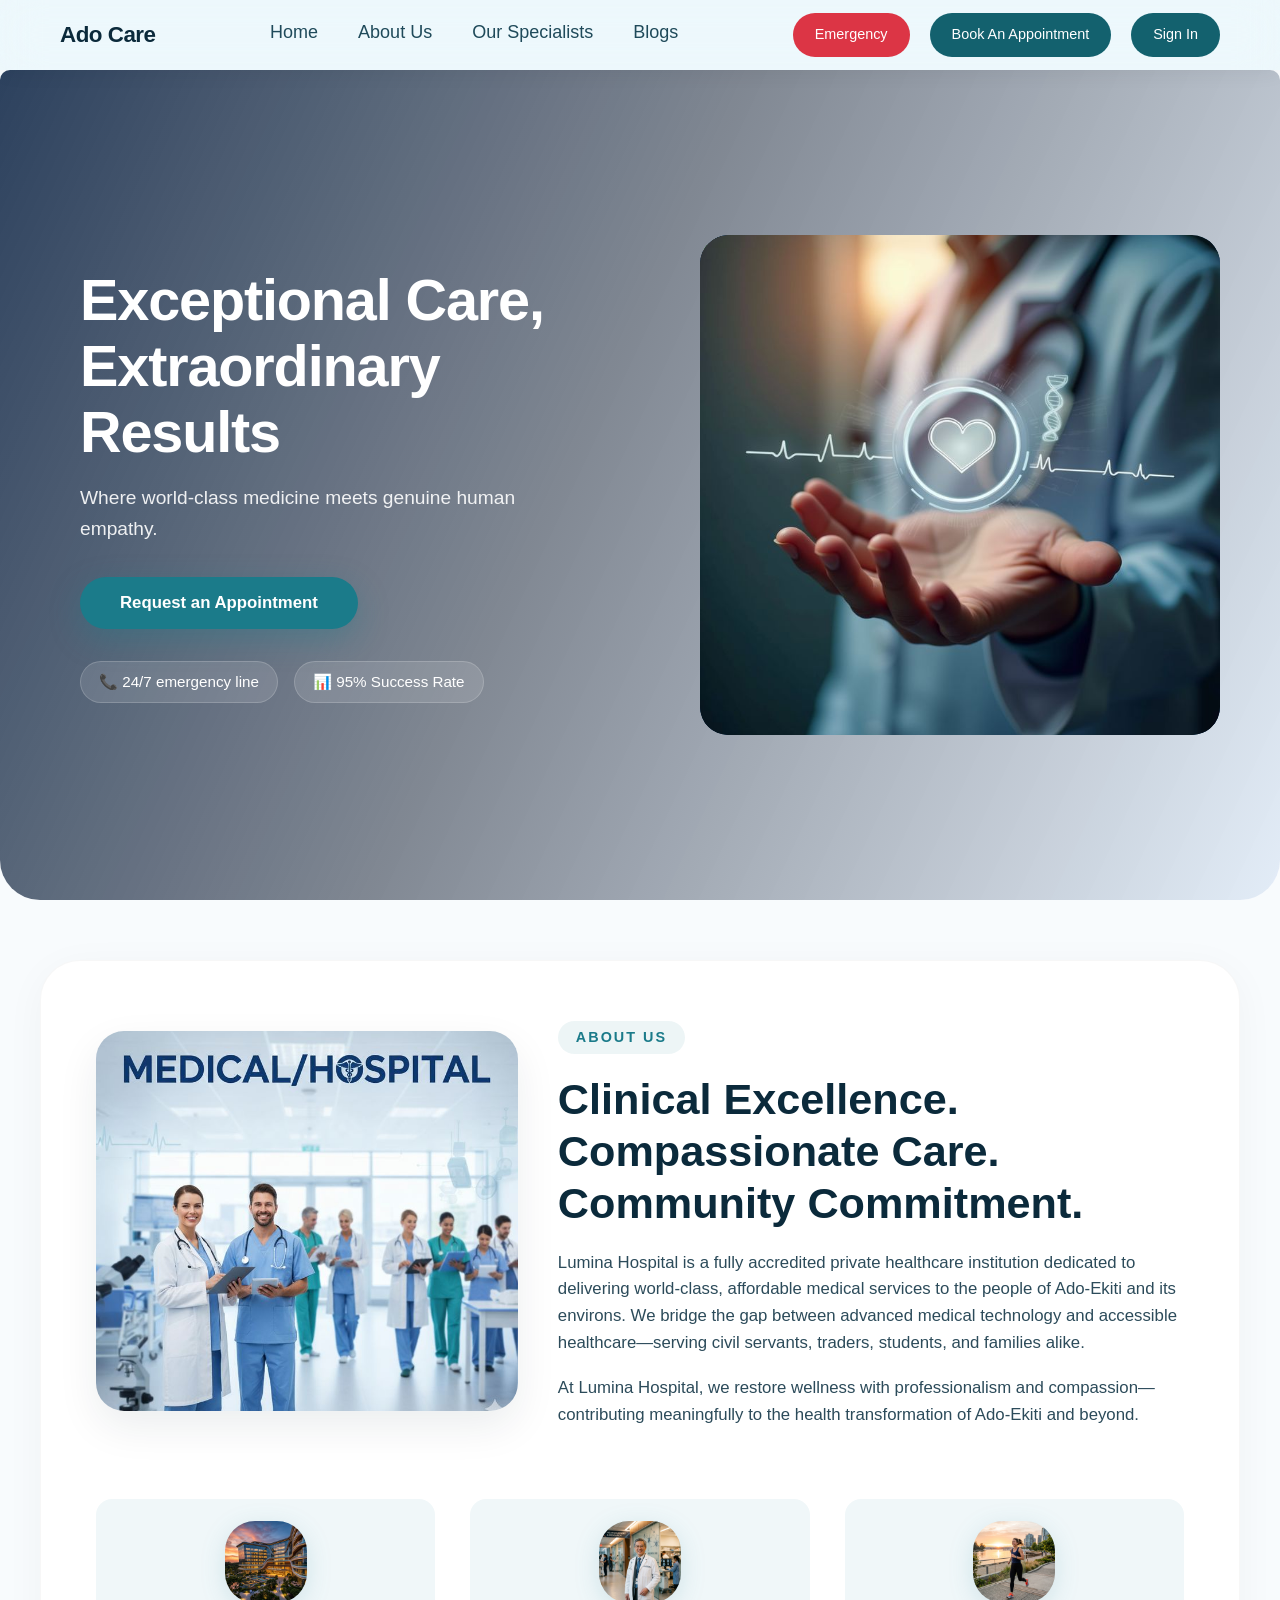
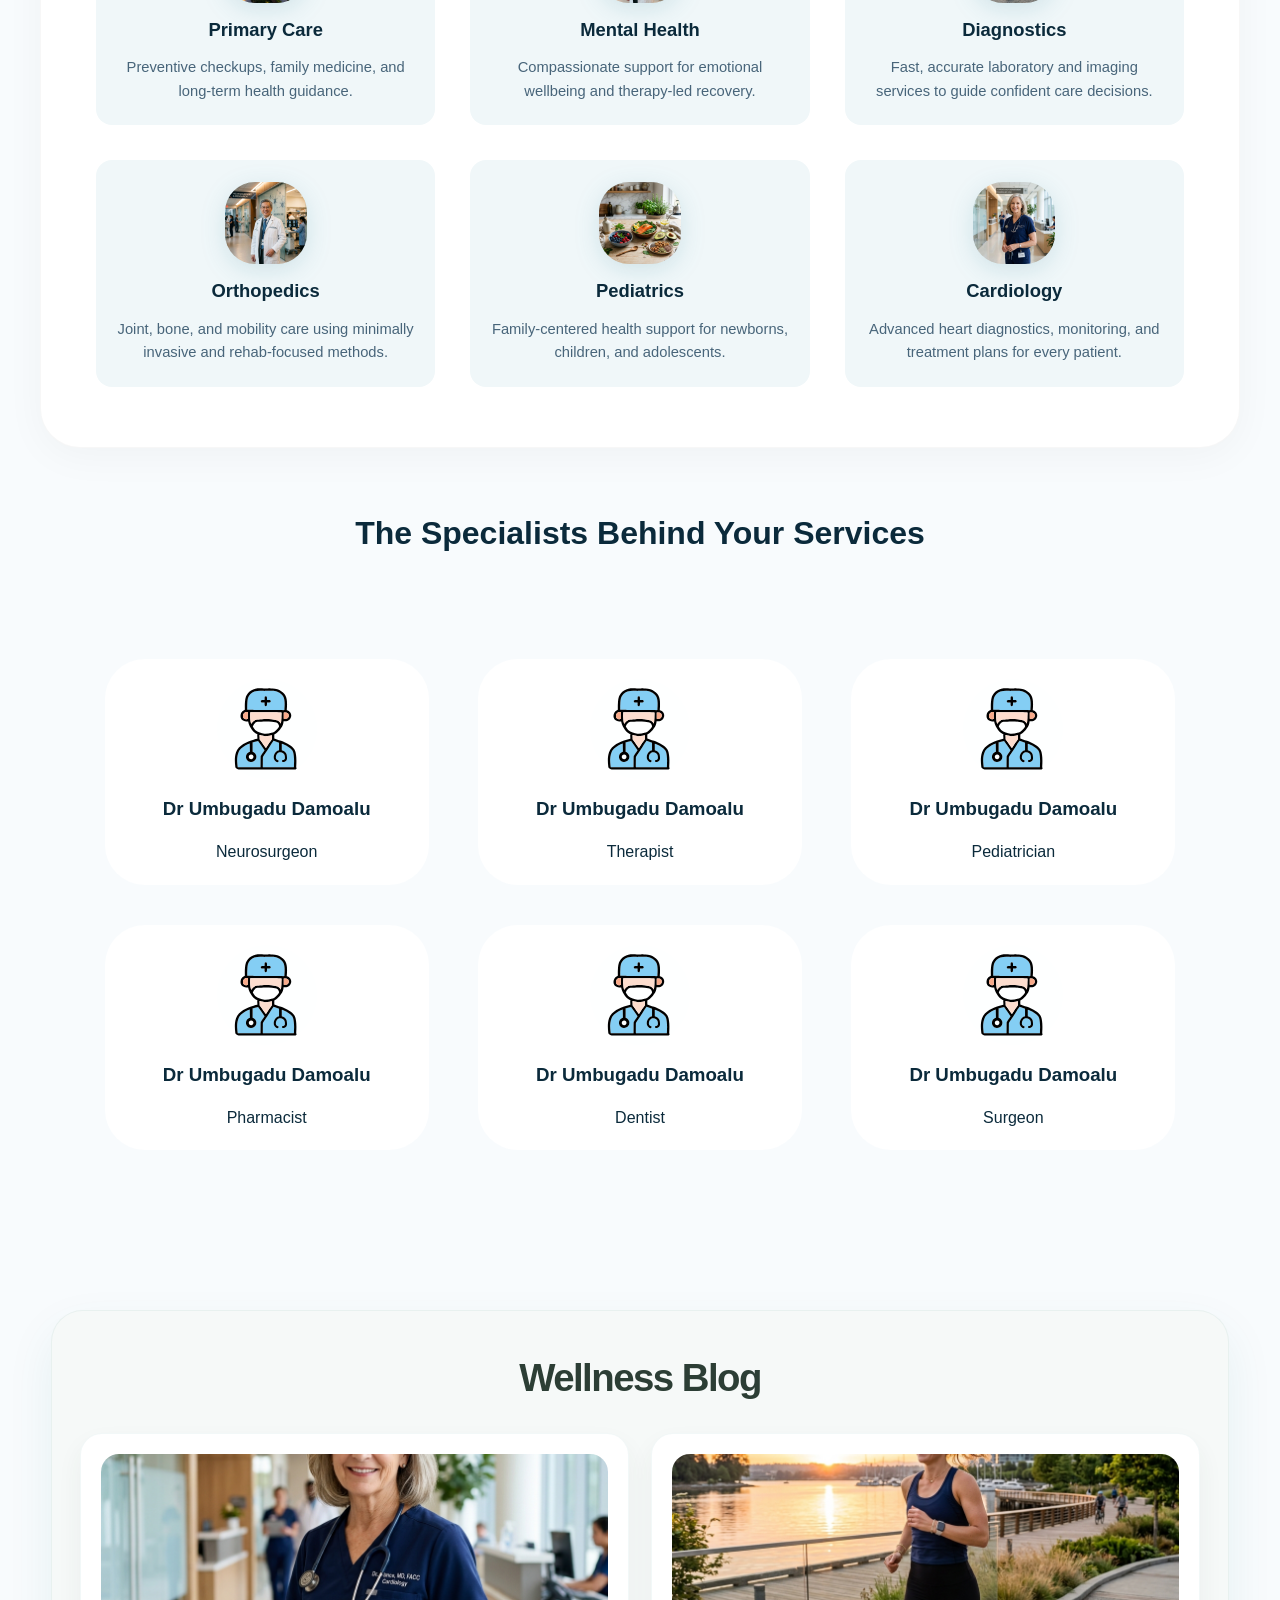
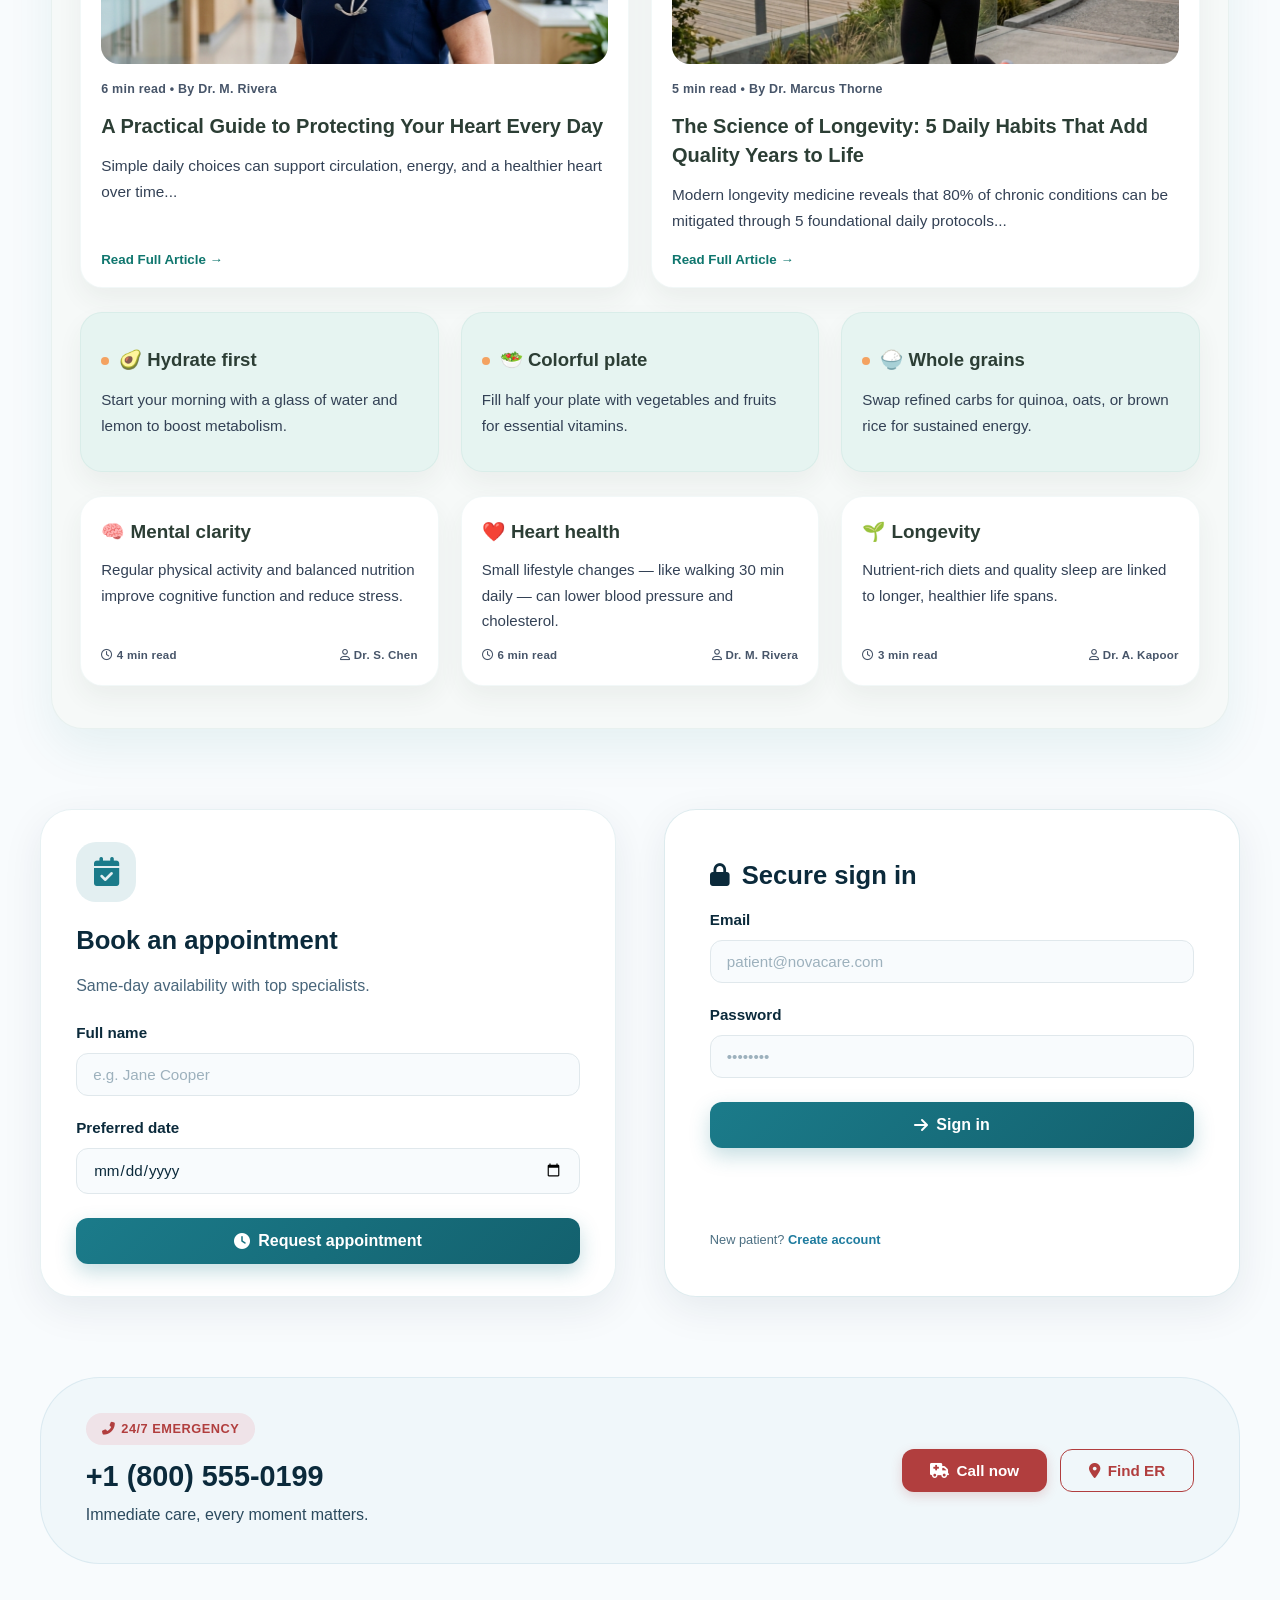
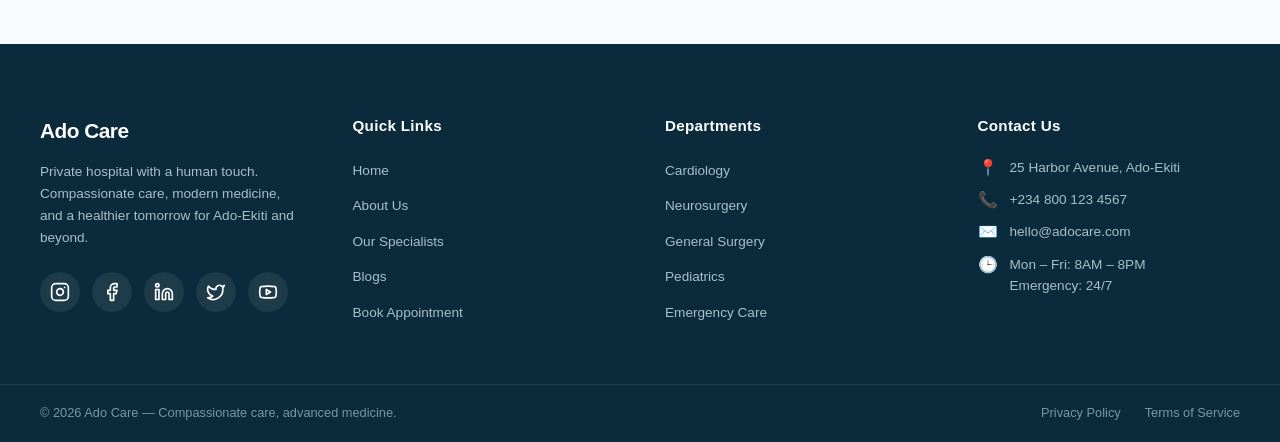
==== index.html @ afec9a69 "emercency, login and appointment pages" ====
<!DOCTYPE html>
<html lang="en">
<head>
    <meta charset="UTF-8">
    <meta name="viewport" content="width=device-width, initial-scale=1.0">
    <link rel="stylesheet" href="Style1.css">
    <link rel="stylesheet" href="https://cdnjs.cloudflare.com/ajax/libs/font-awesome/6.4.0/css/all.min.css">
    <title>Ado Care</title>
</head>
<body>
    <nav class="nav">
        <div class="logo">Ado Care</div>

        <div class="links">
            <a href="#">Home</a>
            <a href="about.html">About Us</a>
            <a href="specialists.html">Our Specialists</a>
            <a href="blogs.html">Blogs</a>
        </div>

        <div class="right-links">
            <a class="button emergency" href="">Emergency</a>
            <a class="button" href="#appointment">Book An Appointment</a>
            <a class="button" href="">Sign In</a>
        </div>

        <!-- Mobile Menu Toggle -->
        <button class="menu-toggle" id="menuToggle" aria-label="Toggle menu">
            <span></span>
            <span></span>
            <span></span>
        </button>

        <!-- Mobile Menu -->
        <div class="mobile-menu" id="mobileMenu">
            <div class="mobile-links">
                <a href="#">Home</a>
                <a href="#about-us">About Us</a>
                <a href="specialists.html">Our Specialists</a>
                <a href="blogs.html">Blogs</a>
            </div>
            <div class="mobile-actions">
                <a class="button emergency" href="">Emergency</a>
                <a class="button" href="#appointment">Book An Appointment</a>
                <a class="button" href="">Sign In</a>
            </div>
        </div>

    </nav>

    <main>
        <section>
            <div class="hero" id="home">
                <video class="hero-video" autoplay muted loop playsinline>
                    <source src="assets/background hero.mp4" type="video/mp4">
                    <!-- fallback if the browser doesn't support video -->
                    Your browser does not support the video tag.
                </video>
                <div class="hero-text">
                    <h1>Exceptional Care, Extraordinary Results</h1>
                    <p>Where world-class medicine meets genuine human empathy.</p>
                    <button>Request an Appointment</button>
                    <div>
                        <span>📞 24/7 emergency line</span>
                        <span>📊 95% Success Rate</span>
                    </div>
                </div>

                <div class="hero-img">
                    <img src="assets/hero2.jpg" alt="hospitalimg" class="hero-carousel-img">
                    <img src="assets/hero1.jpg" alt="hospitalimg" class="hero-carousel-img">
                    <img src="assets/hero3.jpg" alt="hospitalimg" class="hero-carousel-img">
                    <img src="assets/hero4.jpg" alt="hospitalimg" class="hero-carousel-img">
                    <img src="assets/hero5.jpg" alt="hospitalimg" class="hero-carousel-img">
                    <img src="assets/hero6.jpg" alt="hospitalimg" class="hero-carousel-img">
                </div>

            </div>

            <div class="about-us" id="about-us">
                <div class="about-image">
                    <img src="assets/download.jpg" alt="">
                </div>

                <div class="about-text">
                    <h2>About us</h2>

                    <h1>Clinical Excellence. Compassionate Care. Community Commitment.</h1>

                    <p>Lumina Hospital is a fully accredited private healthcare institution 
                        dedicated to delivering world-class, affordable medical services to the people of 
                        Ado-Ekiti and its environs. We bridge the gap between advanced medical technology 
                        and accessible healthcare—serving civil servants, traders, students, and families alike.
                    </p>

                    <p >
                        At Lumina Hospital, we restore wellness with professionalism and compassion—contributing meaningfully 
                        to the health transformation of Ado-Ekiti and beyond.
                    </p>

                </div>

                <div class="specializations">
                    <div>
                        <article class="service-card">
                        <img src="assets/hero_hospital.png" alt="Primary Care icon" class="service-icon">
                        <h3>Primary Care</h3>
                        <p>Preventive checkups, family medicine, and long-term health guidance.</p>
                        </article>
                    </div>
                    <div>
                        <article class="service-card">
                        <img src="assets/doctor_neurology.png" alt="Mental Health icon" class="service-icon">
                        <h3>Mental Health</h3>
                        <p>Compassionate support for emotional wellbeing and therapy-led recovery.</p>
                        </article>
                    </div>
                    <div>
                        <article class="service-card">
                        <img src="assets/healthy_lifestyle.png" alt="Diagnostics icon" class="service-icon">
                        <h3>Diagnostics</h3>
                        <p>Fast, accurate laboratory and imaging services to guide confident care decisions.</p>
                        </article>
                    </div>
                    <div>
                        <article class="service-card">
                        <img src="assets/doctor_neurology.png" alt="Orthopedics icon" class="service-icon">
                        <h3>Orthopedics</h3>
                        <p>Joint, bone, and mobility care using minimally invasive and rehab-focused methods.</p>
                        </article>
                    </div>
                    <div>
                        <article class="service-card">
                        <img src="assets/nutrition_superfoods.png" alt="Pediatrics icon" class="service-icon">
                        <h3>Pediatrics</h3>
                        <p>Family-centered health support for newborns, children, and adolescents.</p>
                        </article>
                    </div>

                    <div>
                        <article class="service-card">
                        <img src="assets/doctor_cardiology.png" alt="Cardiology icon" class="service-icon">
                        <h3>Cardiology</h3>
                        <p>Advanced heart diagnostics, monitoring, and treatment plans for every patient.</p>
                        </article>
                    </div>
                </div>

            </div>
        </section>


        <section id="specialists">
            <h1>The Specialists Behind Your Services</h1>

            <div class="doctor-cards">
                <div class="doctor-card">
                    <img src="assets/doctor.svg" alt="">
                    <h3>Dr Umbugadu Damoalu</h3>
                    <p>Neurosurgeon</p>
                </div>
                <div class="doctor-card">
                    <img src="assets/doctor.svg" alt="">
                    <h3>Dr Umbugadu Damoalu</h3>
                    <p>Therapist</p>
                </div>
                <div class="doctor-card">
                    <img src="assets/doctor.svg" alt="">
                    <h3>Dr Umbugadu Damoalu</h3>
                    <p>Pediatrician</p>
                </div>
                <div class="doctor-card">
                    <img src="assets/doctor.svg" alt="">
                    <h3>Dr Umbugadu Damoalu</h3>
                    <p>Pharmacist</p>
                </div>
                <div class="doctor-card">
                    <img src="assets/doctor.svg" alt="">
                    <h3>Dr Umbugadu Damoalu</h3>
                    <p>Dentist</p>
                </div>
                <div class="doctor-card">
                    <img src="assets/doctor.svg" alt="">
                    <h3>Dr Umbugadu Damoalu</h3>
                    <p>Surgeon</p>
                </div>
            </div>

        </section>


        <section id="blogs" class="blogs">
            
            <h1>Wellness Blog</h1>
            
            <div class="articles">
                <article class="article-card glass-card">
                    <div class="article-thumb">
                        <img src="assets/doctor_cardiology.png" alt="Heart health">
                    </div>
                    <div class="article-body">
                        <div class="article-meta">6 min read • By Dr. M. Rivera</div>
                        <h3 class="article-title">A Practical Guide to Protecting Your Heart Every Day</h3>
                        <p class="article-excerpt">
                        Simple daily choices can support circulation, energy, and a healthier heart over time...
                        </p>
                        <button class="btn-link read-article-btn" data-article="2">Read Full Article →</button>
                    </div>
                </article>
                
                <article class="article-card glass-card">
                    <div class="article-thumb">
                        <img src="assets/healthy_lifestyle.png" alt="Longevity Running">
                    </div>
                    <div class="article-body">
                        <div class="article-meta">5 min read • By Dr. Marcus Thorne</div>
                        <h3 class="article-title">The Science of Longevity: 5 Daily Habits That Add Quality Years to Life</h3>
                        <p class="article-excerpt">
                        Modern longevity medicine reveals that 80% of chronic conditions can be mitigated through 5 foundational daily protocols...
                        </p>
                        <button class="btn-link read-article-btn" data-article="1">Read Full Article →</button>
                    </div>
                </article>
            </div>

            <div class="health-matters">
                <div class="tip-card">
                    <h4>🥑 Hydrate first</h4>
                    <p>Start your morning with a glass of water and lemon to boost metabolism.</p>
                </div>
                <div class="tip-card">
                    <h4>🥗 Colorful plate</h4>
                    <p>Fill half your plate with vegetables and fruits for essential vitamins.</p>
                </div>
                <div class="tip-card">
                    <h4>🍚 Whole grains</h4>
                    <p>Swap refined carbs for quinoa, oats, or brown rice for sustained energy.</p>
                </div>
            </div>

            <div class="nutrition">
                <div class="article-card">
                    <h4>🧠 Mental clarity</h4>
                    <p>Regular physical activity and balanced nutrition improve cognitive function and reduce stress.</p>
                    <div class="article-meta"><span><i class="far fa-clock"></i> 4 min read</span> <span><i class="far fa-user"></i> Dr. S. Chen</span></div>
                </div>
                <div class="article-card">
                    <h4>❤️ Heart health</h4>
                    <p>Small lifestyle changes — like walking 30 min daily — can lower blood pressure and cholesterol.</p>
                    <div class="article-meta"><span><i class="far fa-clock"></i> 6 min read</span> <span><i class="far fa-user"></i> Dr. M. Rivera</span></div>
                </div>
                <div class="article-card">
                    <h4>🌱 Longevity</h4>
                    <p>Nutrient-rich diets and quality sleep are linked to longer, healthier life spans.</p>
                    <div class="article-meta"><span><i class="far fa-clock"></i> 3 min read</span> <span><i class="far fa-user"></i> Dr. A. Kapoor</span></div>
                </div>
            </div>

        </section>


        <section id="book-appointment">
            <div class="container grid-2col">
                <!-- Appointment booking -->
                <div class="card" style="padding:2rem 2.2rem;">
                    <div class="card-icon"><i class="fas fa-calendar-check"></i></div>
                    <h3>Book an appointment</h3>
                    <p style="margin-bottom:1.4rem;">Same-day availability with top specialists.</p>
                    <form id="appointmentForm">
                    <div class="form-group">
                        <label>Full name</label>
                        <input type="text" placeholder="e.g. Jane Cooper" required />
                    </div>
                    <div class="form-group">
                        <label>Preferred date</label>
                        <input type="date" required />
                    </div>
                    <button type="submit" class="btn-full"><i class="fas fa-clock" style="margin-right:8px;"></i>Request appointment</button>
                    </form>
                    <div id="appointmentMessage" style="margin-top:0.8rem; font-weight:500; color:#1e7b9e; display:none;">✓ Request received, we'll call you shortly.</div>
                </div>

                <!-- Sign in form -->
                <div class="signin-card" id="signinCard">
                    <h3><i class="fas fa-lock" style="font-size:1.4rem;"></i> Secure sign in</h3>
                    <form id="signinForm">
                    <div class="form-group">
                        <label>Email</label>
                        <input type="email" placeholder="patient@novacare.com" required />
                    </div>
                    <div class="form-group">
                        <label>Password</label>
                        <input type="password" placeholder="••••••••" required />
                    </div>
                    <button type="submit" class="btn-full"><i class="fas fa-arrow-right" style="margin-right:8px;"></i>Sign in</button>
                    </form>
                    <p style="margin-top:1.2rem; font-size:0.8rem; color:#4c6f82;">New patient? <a href="#" style="color:#1e7b9e; font-weight:600;">Create account</a></p>
                    <div id="signinMessage" style="margin-top:0.6rem; font-weight:500; color:#1e7b9e; display:none;">✓ Welcome back, you're signed in.</div>
                </div>
            </div>
        </section>

            <!-- EMERGENCY CONTACT -->
        <section style="padding-top:0;">
                <div class="container">
                <div style="background: #f0f7fa; border-radius: 60px; padding: 2.2rem 2.8rem; display: flex; flex-wrap: wrap; align-items: center; justify-content: space-between; border:1px solid rgba(30,123,158,0.1);">
                    <div>
                    <span class="emergency-badge"><i class="fas fa-phone-alt"></i> 24/7 emergency</span>
                    <h2 style="margin:0.5rem 0 0.2rem; font-weight:600; font-size:1.8rem;">+1 (800) 555‑0199</h2>
                    <p style="color:#2b4a5e;">Immediate care, every moment matters.</p>
                    </div>
                    <div style="display:flex; gap:0.8rem;">
                    <button class="btn-primary" style="background:#b13e3e; box-shadow:0 4px 12px rgba(177,62,62,0.2);"><i class="fas fa-ambulance"></i> Call now</button>
                    <button class="btn-outline" style="border-color:#b13e3e; color:#b13e3e;"><i class="fas fa-map-marker-alt"></i> Find ER</button>
                    </div>
                </div>
                </div>
        </section>

    </main>

   <footer class="footer">
        <div class="footer-container">

            <!-- Brand Column -->
            <div class="footer-brand">
                <div class="footer-logo">Ado Care</div>
                <p>
                    Private hospital with a human touch.  
                    Compassionate care, modern medicine, and a healthier tomorrow for Ado-Ekiti and beyond.
                </p>

                <div class="footer-social">
                    <a href="#" aria-label="Instagram" title="Instagram">
                        <svg xmlns="http://www.w3.org/2000/svg" width="20" height="20" viewBox="0 0 24 24" fill="none" stroke="currentColor" stroke-width="2" stroke-linecap="round" stroke-linejoin="round"><rect width="20" height="20" x="2" y="2" rx="5" ry="5"/><path d="M16 11.37A4 4 0 1 1 12.63 8 4 4 0 0 1 16 11.37z"/><line x1="17.5" x2="17.51" y1="6.5" y2="6.5"/></svg>
                    </a>
                    <a href="#" aria-label="Facebook" title="Facebook">
                        <svg xmlns="http://www.w3.org/2000/svg" width="20" height="20" viewBox="0 0 24 24" fill="none" stroke="currentColor" stroke-width="2" stroke-linecap="round" stroke-linejoin="round"><path d="M18 2h-3a5 5 0 0 0-5 5v3H7v4h3v8h4v-8h3l1-4h-4V7a1 1 0 0 1 1-1h3z"/></svg>
                    </a>
                    <a href="#" aria-label="LinkedIn" title="LinkedIn">
                        <svg xmlns="http://www.w3.org/2000/svg" width="20" height="20" viewBox="0 0 24 24" fill="none" stroke="currentColor" stroke-width="2" stroke-linecap="round" stroke-linejoin="round"><path d="M16 8a6 6 0 0 1 6 6v7h-4v-7a2 2 0 0 0-2-2 2 2 0 0 0-2 2v7h-4v-7a6 6 0 0 1 6-6z"/><rect width="4" height="12" x="2" y="9"/><circle cx="4" cy="4" r="2"/></svg>
                    </a>
                    <a href="#" aria-label="X (Twitter)" title="X">
                        <svg xmlns="http://www.w3.org/2000/svg" width="20" height="20" viewBox="0 0 24 24" fill="none" stroke="currentColor" stroke-width="2" stroke-linecap="round" stroke-linejoin="round"><path d="M22 4s-.7 2.1-2 3.4c1.6 10-9.4 17.3-18 11.6 2.2.1 4.4-.6 6-2C3 15.5.5 9.6 3 5c2.2 2.6 5.6 4.1 9 4-.9-4.2 4-6.6 7-3.8 1.1 0 3-1.2 3-1.2z"/></svg>
                    </a>
                    <a href="#" aria-label="YouTube" title="YouTube">
                        <svg xmlns="http://www.w3.org/2000/svg" width="20" height="20" viewBox="0 0 24 24" fill="none" stroke="currentColor" stroke-width="2" stroke-linecap="round" stroke-linejoin="round"><path d="M2.5 17a24.12 24.12 0 0 1 0-10 2 2 0 0 1 1.4-1.4 49.56 49.56 0 0 1 16.2 0A2 2 0 0 1 21.5 7a24.12 24.12 0 0 1 0 10 2 2 0 0 1-1.4 1.4 49.55 49.55 0 0 1-16.2 0A2 2 0 0 1 2.5 17"/><path d="m10 15 5-3-5-3z"/></svg>
                    </a>
                </div>
            </div>

            <!-- Quick Links -->
            <div class="footer-column">
                <h4>Quick Links</h4>
                <ul>
                    <li><a href="#">Home</a></li>
                    <li><a href="#">About Us</a></li>
                    <li><a href="specialists.html">Our Specialists</a></li>
                    <li><a href="blogs.html">Blogs</a></li>
                    <li><a href="#">Book Appointment</a></li>
                </ul>
            </div>

            <!-- Departments -->
            <div class="footer-column">
                <h4>Departments</h4>
                <ul>
                    <li><a href="#">Cardiology</a></li>
                    <li><a href="#">Neurosurgery</a></li>
                    <li><a href="#">General Surgery</a></li>
                    <li><a href="#">Pediatrics</a></li>
                    <li><a href="#">Emergency Care</a></li>
                </ul>
            </div>

            <!-- Contact -->
            <div class="footer-column">
                <h4>Contact Us</h4>
                <ul class="footer-contact">
                    <li>
                        <span>📍</span>
                        <span>25 Harbor Avenue, Ado-Ekiti</span>
                    </li>
                    <li>
                        <span>📞</span>
                        <span>+234 800 123 4567</span>
                    </li>
                    <li>
                        <span>✉️</span>
                        <span>hello@adocare.com</span>
                    </li>
                    <li>
                        <span>🕒</span>
                        <span>Mon – Fri: 8AM – 8PM<br>Emergency: 24/7</span>
                    </li>
                </ul>
            </div>

        </div>

        <!-- Bottom Bar -->
        <div class="footer-bottom">
            <p>© 2026 Ado Care — Compassionate care, advanced medicine.</p>
            <div class="footer-bottom-links">
                <a href="#">Privacy Policy</a>
                <a href="#">Terms of Service</a>
            </div>
        </div>
    </footer>
    
    <div class="article-reader" id="articleReader" aria-hidden="true">
        <div class="reader-backdrop" data-close-reader></div>
        <article class="reader-panel" role="dialog" aria-modal="true" aria-labelledby="readerTitle">
            <button class="reader-close" type="button" data-close-reader aria-label="Close article">&times;</button>
            <img class="reader-image" src="assets/healthy_lifestyle.png" alt="">
            <div class="reader-body">
                <span class="reader-category"></span>
                <h2 class="reader-title" id="readerTitle"></h2>
                <div class="reader-meta"></div>
                <div class="reader-content"></div>
            </div>
        </article>
    </div>

    <script src="script.js"></script>
</body>
</html>
---- Style1.css ----
/* ============================================
   1. RESET & BASE
============================================ */
* {
    margin: 0;
    padding: 0;
    box-sizing: border-box;
}

html {
    scroll-behavior: smooth;
}

body {
    font-family: "Manrope", sans-serif;
    color: #0b2a3b;
    background: #f8fbfd;
    line-height: 1.6;
}

main {
    padding-top: 70px; /* height of fixed navbar */
}

/* ============================================
   2. KEYFRAMES (defined once)
============================================ */
@keyframes carouselFade {
    0% {
        opacity: 1;
        transform: scale(1);
    }
    16.66% {
        opacity: 1;
        transform: scale(1);
    }
    20% {
        opacity: 0;
        transform: scale(1.05);
    }
    83.33% {
        opacity: 0;
        transform: scale(1.05);
    }
    86.66% {
        opacity: 1;
        transform: scale(1);
    }
    100% {
        opacity: 1;
        transform: scale(1);
    }
}

@keyframes slideInLeft {
    from {
        opacity: 0;
        transform: translateX(-30px);
    }
    to {
        opacity: 1;
        transform: translateX(0);
    }
}

@keyframes slideInRight {
    from {
        opacity: 0;
        transform: translateX(30px);
    }
    to {
        opacity: 1;
        transform: translateX(0);
    }
}

@keyframes slideInBottom {
    from {
        opacity: 0;
        transform: translateY(30px);
    }
    to {
        opacity: 1;
        transform: translateY(0);
    }
}

@keyframes fadeIn {
    from {
        opacity: 0;
    }
    to {
        opacity: 1;
    }
}

/* ============================================
   3. BUTTONS (shared)
============================================ */
.button {
    display: inline-flex;
    align-items: center;
    justify-content: center;
    padding: 10px 22px;
    border-radius: 999px;
    font-size: 0.9rem;
    font-weight: 500;
    text-decoration: none;
    border: none;
    cursor: pointer;
    transition: transform 0.2s ease, box-shadow 0.2s ease, background 0.2s ease;
}

.button:hover {
    transform: translateY(-2px);
    box-shadow: 0 6px 18px rgba(0, 0, 0, 0.12);
}

.emergency {
    background: #dc3545;
    color: #fff;
}

.emergency:hover {
    background: #c82333;
}

.button:not(.emergency) {
    background: #13616e;
    color: #fff;
}

.button:not(.emergency):hover {
    background: #13616e;
}

.btn-full {
    display: flex;
    align-items: center;
    justify-content: center;
    padding: 14px 28px;
    background: linear-gradient(135deg, #1b7b8a 0%, #13616e 100%);
    color: #ffffff;
    border: none;
    border-radius: 12px;
    font-size: 1rem;
    font-weight: 600;
    font-family: "Manrope", sans-serif;
    cursor: pointer;
    transition: all 0.3s ease;
    box-shadow: 0 8px 20px rgba(27, 123, 138, 0.25);
    width: 100%;
}

.btn-full:hover {
    background: linear-gradient(135deg, #13616e 0%, #0a4a5f 100%);
    transform: translateY(-2px);
    box-shadow: 0 12px 30px rgba(27, 123, 138, 0.35);
}

.btn-full:active {
    transform: translateY(0);
    box-shadow: 0 6px 15px rgba(27, 123, 138, 0.25);
}

.btn-primary,
.btn-outline {
    padding: 12px 28px;
    border-radius: 12px;
    font-size: 0.95rem;
    font-weight: 600;
    cursor: pointer;
    transition: all 0.3s ease;
    display: inline-flex;
    align-items: center;
    gap: 8px;
    border: none;
    font-family: "Manrope", sans-serif;
}

.btn-primary {
    background: #b13e3e;
    color: #ffffff;
    box-shadow: 0 6px 16px rgba(177, 62, 62, 0.25);
}

.btn-primary:hover {
    background: #9b3434;
    transform: translateY(-2px);
    box-shadow: 0 10px 24px rgba(177, 62, 62, 0.35);
}

.btn-outline {
    background: transparent;
    color: #b13e3e;
    border: 1.5px solid #b13e3e;
}

.btn-outline:hover {
    background: rgba(177, 62, 62, 0.08);
    transform: translateY(-2px);
}

.btn-link {
    border: none;
    background: transparent;
    color: #0F766E;
    font-weight: 700;
    text-align: left;
    padding: 0;
    cursor: pointer;
    margin-top: 6px;
}

/* ============================================
   4. NAVIGATION
============================================ */
.nav {
    position: fixed;
    top: 0;
    left: 0;
    width: 100%;
    height: 70px;
    padding: 0 40px;
    display: flex;
    justify-content: space-between;
    align-items: center;
    background: #afebf527;
    backdrop-filter: blur(20px);
    box-shadow: 0 2px 20px rgba(0, 0, 0, 0.06);
    z-index: 1000;
}

.nav .logo {
    font-size: 1.4rem;
    font-weight: 700;
    color: #0b2a3b;
    letter-spacing: -0.5px;
    padding-left: 100px;
}

.nav .links {
    display: flex;
    gap: 40px;
}

.nav .links a {
    text-decoration: none;
    color: #1f4a5a;
    font-size: 18px;
    font-weight: 500;
    padding-bottom: 4px;
    transition: color 0.25s ease, border-color 0.25s ease;
    border-bottom: 2px solid transparent;
}

.nav .links a:hover,
.nav .links a.active {
    color: #1b7b8a;
    border-bottom-color: #1b7b8a;
}

.nav .right-links {
    display: flex;
    gap: 20px;
    align-items: center;
}

/* Mobile menu toggle */
.menu-toggle {
    display: none;
    flex-direction: column;
    background: none;
    border: none;
    cursor: pointer;
    gap: 5px;
    padding: 8px;
}

.menu-toggle span {
    width: 24px;
    height: 2.5px;
    background: #0b2a3b;
    border-radius: 2px;
    transition: all 0.3s ease;
}

.menu-toggle.active span:nth-child(1) {
    transform: rotate(45deg) translate(10px, 10px);
}

.menu-toggle.active span:nth-child(2) {
    opacity: 0;
}

.menu-toggle.active span:nth-child(3) {
    transform: rotate(-45deg) translate(7px, -7px);
}

/* Mobile menu panel */
.mobile-menu {
    display: none;
    position: absolute;
    top: 70px;
    left: 0;
    right: 0;
    background: #ffffff;
    border-bottom: 1px solid rgba(27, 123, 138, 0.1);
    box-shadow: 0 8px 24px rgba(0, 0, 0, 0.12);
    z-index: 999;
    flex-direction: column;
    max-height: calc(100vh - 70px);
    overflow-y: auto;
}

.mobile-menu.active {
    display: flex;
}

.mobile-links {
    display: flex;
    flex-direction: column;
    padding: 20px 0;
    border-bottom: 1px solid rgba(0, 0, 0, 0.05);
}

.mobile-links a {
    padding: 14px 24px;
    color: #1f4a5a;
    text-decoration: none;
    font-weight: 500;
    transition: all 0.2s ease;
    border-left: 3px solid transparent;
}

.mobile-links a:hover {
    background: #f8fbfd;
    border-left-color: #1b7b8a;
    color: #1b7b8a;
}

.mobile-actions {
    display: flex;
    flex-direction: column;
    gap: 12px;
    padding: 16px 20px;
}

.mobile-actions .button {
    padding: 11px 16px;
    font-size: 0.85rem;
    border-radius: 8px;
}

/* --- Navigation Responsive --- */
@media (min-width: 1200px) {
    .nav {
        padding: 0 60px;
    }

    .nav .logo {
        padding-left: 0;
    }
}

@media (max-width: 1199px) {
    .nav {
        padding: 0 24px;
    }

    .nav .links {
        gap: 32px;
    }

    .nav .links a {
        font-size: 16px;
    }

    .nav .logo {
        font-size: 1.2rem;
        padding-left: 0;
    }
}

@media (max-width: 1023px) {
    .nav {
        padding: 0 20px;
    }

    .nav .logo {
        font-size: 1.1rem;
        padding-left: 0;
    }

    .nav .links {
        display: none;
    }

    .nav .right-links {
        gap: 12px;
    }

    .button {
        padding: 10px 18px;
        font-size: 0.85rem;
        border-radius: 8px;
    }

    .menu-toggle {
        display: flex;
    }

    .mobile-menu {
        position: fixed;
        top: 50px;
        right: 0;
        left: auto;
        width: 50%;
        max-width: 280px;
        border-left: 1px solid rgba(27, 123, 138, 0.1);
        box-shadow: -4px 8px 20px rgba(0, 0, 0, 0.1);
        max-height: calc(80vh - 50px);
    }
}

@media (max-width: 767px) {
    .nav {
        padding: 0 16px;
    }

    .nav .logo {
        font-size: 1rem;
        letter-spacing: -0.3px;
    }

    .nav .right-links {
        display: none;
    }

    .nav .links {
        display: none;
    }

    .menu-toggle {
        display: flex;
    }

    .mobile-menu {
        position: fixed;
        top: 50px;
        right: 0;
        left: auto;
        width: 50%;
        max-width: 200px;
        border-left: 1px solid rgba(27, 123, 138, 0.1);
        box-shadow: -4px 8px 20px rgba(0, 0, 0, 0.1);
        max-height: calc(80vh - 50px);
    }
}

@media (max-width: 599px) {
    * {
        -webkit-tap-highlight-color: transparent;
    }

    .nav {
        height: 50px;
        padding: 0 12px;
    }

    .nav .logo {
        font-size: 0.95rem;
        padding-left: 0;
    }

    .nav .right-links,
    .nav .links {
        display: none;
    }

    .menu-toggle {
        display: flex;
    }

    .menu-toggle span {
        width: 20px;
        height: 2px;
    }

    .mobile-menu {
        position: fixed;
        top: 50px;
        right: 0;
        left: auto;
        width: 50%;
        max-width: 150px;
        border-left: 1px solid rgba(27, 123, 138, 0.1);
        box-shadow: -4px 8px 20px rgba(0, 0, 0, 0.1);
        max-height: calc(100vh - 50px);
    }

    .mobile-links {
        padding: 12px 0;
    }

    .mobile-links a {
        padding: 12px 16px;
        font-size: 0.7rem;
    }

    .mobile-actions {
        gap: 8px;
        padding: 12px;
    }

    .mobile-actions .button {
        padding: 10px 14px;
        font-size: 0.6rem;
        border-radius: 8px;
    }

    main {
        padding-top: 50px;
    }
}

/* ============================================
   5. HERO SECTION
============================================ */
.hero {
    position: relative;
    width: 100%;
    min-height: calc(100vh - 70px);
    display: flex;
    align-items: center;
    justify-content: space-between;
    gap: 40px;
    padding: 60px 60px 60px 80px;
    overflow: hidden;
    border-radius: 10px 10px 40px 40px;
}

.hero-video {
    position: absolute;
    inset: 0;
    width: 100%;
    height: 100%;
    object-fit: cover;
    z-index: 0;
}

.hero::before {
    content: "";
    position: absolute;
    inset: 0;
    background: linear-gradient(
        115deg,
        rgba(42, 63, 92, 0.99) 0%,
        rgba(77, 86, 100, 0.7) 45%,
        rgba(214, 227, 245, 0.6) 100%
    );
    z-index: 1;
}

.hero-text {
    position: relative;
    z-index: 2;
    flex: 1 1 48%;
    max-width: 560px;
    color: #fff;
}

.hero-text h1 {
    font-size: clamp(2.4rem, 5vw, 3.6rem);
    font-weight: 700;
    line-height: 1.15;
    letter-spacing: -0.02em;
    margin-bottom: 18px;
    color: #fff;
    animation: slideInLeft 0.8s ease-out 0.2s both;
}

.hero-text p {
    font-size: 1.2rem;
    color: rgba(255, 255, 255, 0.9);
    margin-bottom: 32px;
    max-width: 460px;
    animation: slideInLeft 0.8s ease-out 0.4s both;
}

.hero-text button {
    background: #1b7b8a;
    color: #fff;
    border: none;
    padding: 16px 40px;
    border-radius: 60px;
    font-size: 1.05rem;
    font-weight: 600;
    cursor: pointer;
    transition: all 0.25s ease;
    box-shadow: 0 10px 30px rgba(27, 123, 138, 0.35);
    margin-bottom: 32px;
    animation: slideInLeft 0.8s ease-out 0.6s both;
}

.hero-text button:hover {
    background: #13616e;
    transform: translateY(-3px);
    box-shadow: 0 14px 40px rgba(27, 123, 138, 0.45);
}

.hero-text > div {
    display: flex;
    flex-wrap: wrap;
    gap: 16px;
    animation: slideInLeft 0.8s ease-out 0.8s both;
}

.hero-text > div span {
    display: inline-flex;
    align-items: center;
    gap: 8px;
    background: rgba(255, 255, 255, 0.12);
    backdrop-filter: blur(6px);
    padding: 8px 18px;
    border-radius: 40px;
    font-size: 0.95rem;
    font-weight: 500;
    border: 1px solid rgba(255, 255, 255, 0.18);
}

.hero-img {
    position: relative;
    z-index: 2;
    flex: 1 1 42%;
    max-width: 520px;
    overflow: hidden;
    border-radius: 28px;
    min-height: 500px;
    display: flex;
    align-items: center;
    justify-content: center;
    background: #f0f0f0;
}

.hero-carousel-img {
    position: absolute;
    top: 0;
    left: 0;
    width: 100%;
    height: 100%;
    object-fit: cover;
    border-radius: 28px;
    box-shadow: 0 25px 60px rgba(0, 0, 0, 0.25);
    animation: carouselFade 120s infinite;
}

.hero-carousel-img:nth-child(1) { animation-delay: 0s; }
.hero-carousel-img:nth-child(2) { animation-delay: -20s; }
.hero-carousel-img:nth-child(3) { animation-delay: -40s; }
.hero-carousel-img:nth-child(4) { animation-delay: -60s; }
.hero-carousel-img:nth-child(5) { animation-delay: -80s; }
.hero-carousel-img:nth-child(6) { animation-delay: -100s; }

/* --- Hero Responsive --- */
@media (min-width: 1200px) {
    .hero {
        padding: 60px 60px 60px 80px;
    }
}

@media (max-width: 1199px) {
    .hero {
        padding: 50px 40px;
        gap: 32px;
    }

    .hero-text h1 {
        font-size: 38px;
    }

    .hero-text p {
        font-size: 1.1rem;
    }

    .hero-img {
        max-width: 400px;
        min-height: 400px;
    }
}

@media (max-width: 1023px) {
    .hero {
        flex-direction: column;
        text-align: center;
        padding: 80px 80px 50px;
        min-height: auto;
        gap: 28px;
        border-radius: 0 0 32px 32px;
    }

    .hero-text {
        max-width: 100%;
    }

    .hero-text h1 {
        font-size: clamp(1.8rem, 5vw, 2.6rem);
    }

    .hero-text p {
        font-size: 1rem;
        margin-left: auto;
        margin-right: auto;
    }

    .hero-text button {
        padding: 14px 36px;
        font-size: 0.95rem;
    }

    .hero-text > div {
        justify-content: center;
    }

    .hero-text > div span {
        font-size: 0.88rem;
        padding: 7px 14px;
    }

    .hero-img {
        max-width: 100%;
        width: 100%;
        min-height: 380px;
        border-radius: 24px;
    }
}

@media (max-width: 767px) {
    .hero {
        padding: 60px 40px 40px;
        gap: 24px;
        border-radius: 0 0 24px 24px;
    }

    .hero-text h1 {
        font-size: clamp(1.5rem, 5vw, 2.2rem);
    }

    .hero-text p {
        font-size: 0.95rem;
    }

    .hero-text button {
        padding: 12px 30px;
        font-size: 0.7rem;
    }

    .hero-text > div span {
        font-size: 0.8rem;
        padding: 6px 12px;
        gap: 6px;
    }

    .hero-img {
        min-height: 320px;
        width: 50%;
        border-radius: 20px;
    }
}

@media (max-width: 599px) {
    .hero {
        flex-direction: column;
        text-align: center;
        padding: 28px 16px 32px;
        gap: 20px;
        border-radius: 0 0 20px 20px;
        min-height: auto;
    }

    .hero::before {
        background: linear-gradient(
            115deg,
            rgba(42, 63, 92, 0.98) 0%,
            rgba(77, 86, 100, 0.75) 50%,
            rgba(214, 227, 245, 0.65) 100%
        );
    }

    .hero-text h1 {
        font-size: clamp(1.4rem, 6vw, 1.9rem);
        margin-bottom: 14px;
    }

    .hero-text p {
        font-size: 0.7rem;
        margin-bottom: 20px;
    }

    .hero-text button {
        padding: 12px 28px;
        font-size: 0.6rem;
        margin-bottom: 20px;
        width: auto;
    }

    .hero-text > div {
        flex-direction: column;
        gap: 10px;
        align-items: center;
    }

    .hero-text > div span {
        font-size: 0.8rem;
        padding: 6px 14px;
        width: auto;
    }

    .hero-img {
        width: 50%;
        max-width: 60%;
        min-height: 240px;
        border-radius: 18px;
    }
}

/* ============================================
   6. ABOUT SECTION
============================================ */
.about-us {
    display: flex;
    flex-wrap: wrap;
    align-items: center;
    gap: 50px 40px;
    background: #ffffff;
    border-radius: 40px;
    padding: 60px 55px;
    margin: 60px 40px;
    box-shadow: 0 8px 40px rgba(0, 0, 0, 0.04);
    border: 1px solid rgba(0, 0, 0, 0.03);
}

.about-image {
    flex: 1 1 35%;
}

.about-image img {
    width: 100%;
    height: auto;
    max-height: 380px;
    object-fit: cover;
    border-radius: 28px;
    box-shadow: 0 16px 40px rgba(8, 40, 50, 0.08);
    transition: transform 0.3s ease;
    opacity: 0;
}

.about-image img.animate-on-scroll {
    animation: slideInLeft 0.8s ease-out 0.3s both;
}

.about-image img:hover {
    transform: scale(1.02);
}

.about-text {
    flex: 2 1 50%;
}

.about-text h2 {
    display: inline-block;
    font-size: 0.9rem;
    text-transform: uppercase;
    letter-spacing: 2px;
    color: #1b7b8a;
    font-weight: 600;
    background: rgba(27, 123, 138, 0.08);
    padding: 5px 18px;
    border-radius: 40px;
    margin-bottom: 12px;
    opacity: 0;
}

.about-text h2.animate-on-scroll {
    animation: slideInBottom 0.6s ease-out 0.2s both;
}

.about-text h1 {
    font-size: clamp(1.9rem, 4vw, 2.7rem);
    font-weight: 700;
    line-height: 1.2;
    color: #0b2a3b;
    margin: 8px 0 20px;
    opacity: 0;
}

.about-text h1.animate-on-scroll {
    animation: slideInRight 0.8s ease-out 0.4s both;
}

.about-text p {
    color: #2c4b5a;
    font-size: 1.05rem;
    max-width: 640px;
    margin-bottom: 18px;
    opacity: 0;
}

.about-text p.animate-on-scroll {
    animation: slideInRight 0.8s ease-out 0.5s both;
}

.about-text p:last-of-type {
    margin-bottom: 0;
}

/* Specializations grid (inside about) */
.specializations {
    width: 100%;
    display: grid;
    grid-template-columns: repeat(3, 1fr);
    gap: 35px;
    margin-top: 20px;
}

.specializations > div {
    background: #f0f7f9;
    border-radius: 16px;
    min-height: 200px;
    opacity: 0;
    padding: 22px 18px;
}

.service-card {
    display: flex;
    flex-direction: column;
    align-items: center;
    justify-content: center;
    text-align: center;
    height: 100%;
    gap: 12px;
}

.service-icon {
    width: 82px;
    height: 82px;
    border-radius: 30px;
    object-fit: contain;
    display: block;
    filter: drop-shadow(0 6px 12px rgba(27, 123, 138, 0.15));
}

.service-card h3 {
    font-size: 1.15rem;
    color: #0b2a3b;
    margin: 0;
}

.service-card p {
    font-size: 0.92rem;
    line-height: 1.6;
    color: #48657a;
    margin: 0;
}

.specializations > div.animate-on-scroll {
    animation: fadeIn 0.6s ease-out forwards;
}

.specializations > div.animate-on-scroll:nth-child(1) { animation-delay: 0.7s; }
.specializations > div.animate-on-scroll:nth-child(2) { animation-delay: 0.8s; }
.specializations > div.animate-on-scroll:nth-child(3) { animation-delay: 0.9s; }
.specializations > div.animate-on-scroll:nth-child(4) { animation-delay: 1s; }
.specializations > div.animate-on-scroll:nth-child(5) { animation-delay: 1.1s; }
.specializations > div.animate-on-scroll:nth-child(6) { animation-delay: 1.2s; }

/* Connected values network */
.values-about {
    margin-top: 0;
    padding-top: 30px;
}

.values-about > .about-text {
    margin-bottom: -8px;
}

.values-flow {
    width: min(88%, 820px);
    height: 28px;
    margin: 8px auto -2px;
    opacity: 0.9;
}

.values-flow svg {
    display: block;
    width: 100%;
    height: 100%;
    overflow: visible;
}

.values-flow path {
    fill: none;
    stroke: rgba(27, 123, 138, 0.3);
    stroke-width: 1.5;
    stroke-dasharray: 8 12;
}

.values-flow .flow-arrow {
    stroke: #1b7b8a;
    stroke-dasharray: none;
}

.values-flow circle {
    fill: #f0a261;
    filter: drop-shadow(0 2px 3px rgba(240, 162, 97, 0.35));
}

.values-network {
    width: 100%;
    min-height: 560px;
    margin-top: 38px;
    position: relative;
    isolation: isolate;
}

.values-wireframe {
    position: absolute;
    inset: 0;
    width: 100%;
    height: 100%;
    z-index: -1;
    overflow: visible;
}

.values-wireframe path {
    fill: none;
    stroke: rgba(27, 123, 138, 0.2);
    stroke-width: 1.5;
    stroke-dasharray: 6 90;
}

.values-wireframe circle {
    fill: #f0a261;
    opacity: 0.75;
}

.values-wireframe .wire-pulse {
    stroke: #1b7b8a;
    stroke-width: 2;
    stroke-dasharray: 6 90;
    animation: wireTravel 5s linear infinite;
}

@keyframes wireTravel {
    to { stroke-dashoffset: -150; }
}

.value-card {
    position: absolute;
    width: 22%;
    min-height: 158px;
    padding: 20px 22px;
    background: rgba(255, 255, 255, 0.94);
    border: 1px solid rgba(27, 123, 138, 0.14);
    border-radius: 18px;
    box-shadow: 0 14px 30px rgba(11, 42, 59, 0.09);
    transition: transform 0.3s ease, box-shadow 0.3s ease, border-color 0.3s ease, background 0.3s ease;
    opacity: 0;
    transform: translateY(18px) scale(0.98);
}

.value-card.animate-on-scroll {
    opacity: 1;
    transform: translateY(0) scale(1);
}

.value-card:hover {
    z-index: 3;
    background: #ffffff;
    border-color: #1b7b8a;
    box-shadow: 0 20px 38px rgba(11, 42, 59, 0.16);
    transform: translateY(-8px) scale(1.03);
}

.value-card i {
    display: block;
    margin-bottom: 12px;
    color: #1b7b8a;
    font-size: 1.2rem;
}

.value-card h3 {
    margin: 0 0 6px;
    color: #0b2a3b;
    font-size: 1.05rem;
}

.value-card p {
    margin: 0;
    color: #48657a;
    font-size: 0.82rem;
    line-height: 1.55;
}

.value-number {
    position: absolute;
    top: 16px;
    right: 18px;
    color: #b4d9d5;
    font-size: 0.7rem;
    font-weight: 800;
    letter-spacing: 0.08em;
}

.value-card--compassion { left: 0%; top: 3%; }
.value-card--excellence { right: 0%; top: 3%; }
.value-card--integrity { left: 0%; bottom: 3%; }
.value-card--access { right: 0%; bottom: 3%; }
.value-card--teamwork { left: 18%; top: 37%; }
.value-card--community { right: 18%; top: 37%; }

.values-center {
    position: absolute;
    left: 50%;
    top: 50%;
    display: grid;
    place-items: center;
    width: 100px;
    height: 100px;
    padding: 12px;
    border: 1px solid rgba(27, 123, 138, 0.25);
    border-radius: 50%;
    background: #e6f4f1;
    color: #0b2a3b;
    text-align: center;
    transform: translate(-50%, -50%);
    box-shadow: 0 0 0 12px rgba(230, 244, 241, 0.7), 0 12px 25px rgba(11, 42, 59, 0.1);
}

.values-center i {
    color: #1b7b8a;
    font-size: 1rem;
}

.values-center span {
    font-size: 0.65rem;
    font-weight: 800;
    line-height: 1.15;
    text-transform: uppercase;
    letter-spacing: 0.05em;
}

/* --- About Responsive --- */
@media (max-width: 1199px) {
    .about-us {
        margin: 50px 32px;
        padding: 50px 40px;
        gap: 36px;
    }

    .about-image img {
        max-height: 320px;
    }

    .specializations {
        grid-template-columns: repeat(2, 1fr);
        gap: 28px;
    }

    .value-card {
        width: 25%;
    }

    .value-card--teamwork { left: 15%; }
    .value-card--community { right: 15%; }
}

@media (max-width: 1023px) {
    .about-us {
        flex-direction: column;
        text-align: center;
        margin: 40px 20px;
        padding: 40px 28px;
        gap: 32px;
    }

    .about-text h2 {
        font-size: 0.8rem;
    }

    .about-text h1 {
        font-size: 20;
    }

    .about-text p {
        font-size: 0.8rem;
        margin-left: auto;
        margin-right: auto;
    }

    .about-image img {
        max-height: 300px;
        border-radius: 20px;
    }

    .specializations {
        grid-template-columns: 1fr 1fr;
        gap: 34px;
        margin-top: 16px;
    }

    .specializations > div {
        padding: 18px 16px;
        min-height: 150px;
    }

    .service-icon {
        width: 60px;
        height: 60px;
    }

    .service-card h3 {
        font-size: 0.95rem;
    }

    .service-card p {
        font-size: 0.7rem;
    }
}

@media (max-width: 767px) {
    .about-us {
        margin: 32px 16px;
        padding: 32px 40px;
        gap: 24px;
    }

    .about-text h2 {
        font-size: 0.75rem;
        margin-bottom: 8px;
    }

    .about-text h1 {
        font-size: 24;
    }

    .about-text p {
        font-size: 0.9rem;
    }

    .about-image img {
        max-height: 240px;
        border-radius: 18px;
    }

    .specializations {
        grid-template-columns: 1fr 1fr;
        gap: 20px;
    }

    .specializations > div {
        padding: 20px 18px;
        min-height: 150px;
    }

    .service-icon {
        width: 60px;
        height: 60px;
    }

    .service-card h3 {
        font-size: 1rem;
    }

    .service-card p {
        font-size: 0.65rem;
    }
}

@media (max-width: 599px) {
    .about-us {
        margin: 28px 12px;
        padding: 40px 35px;
        gap: 20px;
    }

    .about-text h2 {
        font-size: 0.7rem;
        margin-bottom: 6px;
    }

    .about-text h1 {
        font-size: 16px;
        line-height: 1.25;
        margin: 4px 0 12px;
    }

    .about-text p {
        font-size: 0.7rem;
        line-height: 1.55;
    }

    .about-image img {
        max-height: 200px;
        border-radius: 16px;
    }

    .specializations {
        grid-template-columns: 1fr 1fr;
        gap: 14px;
        margin-top: 12px;
    }

    .specializations > div {
        padding: 14px 10px;
        min-height: 140px;
    }

    .service-icon {
        width: 48px;
        height: 48px;
    }

    .service-card h3 {
        font-size: 0.7rem;
    }

    .service-card p {
        font-size: 0.58rem;
        line-height: 1.4;
    }
}

/* ============================================
   6b. SPECIALIZATIONS (about page — alternating rows)
============================================ */
.spec-section {
    background: #ffffff;
    border-radius: 40px;
    padding: 60px 55px 70px;
    margin: 40px 40px 60px;
    box-shadow: 0 8px 40px rgba(0, 0, 0, 0.04);
    border: 1px solid rgba(0, 0, 0, 0.03);
}

.spec-intro {
    text-align: center;
    max-width: 640px;
    margin: 0 auto 56px;
}

.spec-intro h2 {
    display: inline-flex;
    align-items: center;
    gap: 8px;
    font-size: 0.9rem;
    text-transform: uppercase;
    letter-spacing: 2px;
    color: #1b7b8a;
    font-weight: 600;
    background: rgba(27, 123, 138, 0.08);
    padding: 5px 18px;
    border-radius: 40px;
    margin-bottom: 14px;
}

.spec-intro h1 {
    font-size: clamp(1.8rem, 3.4vw, 2.4rem);
    font-weight: 700;
    line-height: 1.25;
    color: #0b2a3b;
    margin: 0;
}

.spec-list {
    display: flex;
    flex-direction: column;
    gap: 90px;
}

.spec-row {
    display: flex;
    align-items: center;
    gap: 64px;
}

.spec-row.reverse {
    flex-direction: row-reverse;
}

.spec-content {
    flex: 1 1 44%;
}

.spec-content .specialist-dept {
    margin-bottom: 14px;
}

.spec-content h3 {
    font-size: 1.55rem;
    font-weight: 700;
    color: #0b2a3b;
    line-height: 1.3;
    margin: 0 0 14px;
}

.spec-content p {
    font-size: 1rem;
    line-height: 1.75;
    color: #2c4b5a;
    max-width: 480px;
    margin: 0;
}

/* Image pair */
.spec-images {
    position: relative;
    flex: 1 1 56%;
    height: 380px;
}

.spec-images .img-a,
.spec-images .img-b {
    position: absolute;
    object-fit: cover;
    border-radius: 24px;
    box-shadow: 0 20px 44px rgba(8, 40, 50, 0.14);
    transition: transform 0.5s cubic-bezier(0.22, 1, 0.36, 1), box-shadow 0.5s ease, filter 0.5s ease;
}

.spec-images .img-a {
    top: 0;
    left: 0;
    width: 76%;
    height: 82%;
    z-index: 1;
}

.spec-images .img-b {
    right: 0;
    bottom: 0;
    width: 52%;
    height: 54%;
    border: 6px solid #ffffff;
    z-index: 2;
}

.spec-row.reverse .spec-images .img-a {
    left: auto;
    right: 0;
}

.spec-row.reverse .spec-images .img-b {
    right: auto;
    left: 0;
}

/* Hover: images trade places — the front image steps forward, the back one eases away */
.spec-images:hover .img-a {
    transform: scale(0.94) translateY(6px);
    filter: brightness(0.92);
}

.spec-images:hover .img-b {
    transform: scale(1.1);
    box-shadow: 0 26px 56px rgba(8, 40, 50, 0.22);
}

/* --- Specializations Responsive --- */
@media (max-width: 1199px) {
    .spec-section {
        margin: 32px 32px 50px;
        padding: 50px 40px 60px;
    }

    .spec-list {
        gap: 70px;
    }

    .spec-row,
    .spec-row.reverse {
        gap: 44px;
    }

    .spec-images {
        height: 320px;
    }
}

@media (max-width: 1023px) {
    .spec-section {
        margin: 24px 20px 40px;
        padding: 40px 28px 50px;
        border-radius: 32px;
    }

    .spec-row,
    .spec-row.reverse {
        flex-direction: column;
        gap: 28px;
    }

    .spec-content {
        text-align: center;
    }

    .spec-content p {
        margin-left: auto;
        margin-right: auto;
    }

    .spec-images {
        width: 100%;
        height: 300px;
    }
}

@media (max-width: 767px) {
    .spec-section {
        margin: 20px 16px 32px;
        padding: 32px 20px 40px;
        border-radius: 26px;
    }

    .spec-intro {
        margin-bottom: 40px;
    }

    .spec-list {
        gap: 48px;
    }

    .spec-content h3 {
        font-size: 1.25rem;
    }

    .spec-content p {
        font-size: 0.9rem;
    }

    .spec-images {
        height: 240px;
    }

    .spec-images .img-b {
        border-width: 4px;
    }
}

@media (max-width: 599px) {
    .spec-section {
        margin: 16px 12px 28px;
        padding: 28px 16px 32px;
        border-radius: 22px;
    }

    .spec-intro h2 {
        font-size: 0.7rem;
    }

    .spec-content .specialist-dept {
        font-size: 0.65rem;
    }

    .spec-content h3 {
        font-size: 1.05rem;
    }

    .spec-content p {
        font-size: 0.75rem;
        line-height: 1.6;
    }

    .spec-images {
        height: 190px;
    }
}

/* ============================================
   7. SPECIALISTS SECTION
============================================ */
#specialists h1 {
    font-size: 32px;
    text-align: center;
}

.doctor-cards {
    display: flex;
    padding: 100px;
    flex-wrap: wrap;
    justify-content: space-around;
    gap: 40px;
}

.doctor-cards img {
    width: 100px;
    border-radius: 50%;
}

.doctor-card {
    display: flex;
    gap: 15px;
    justify-content: center;
    flex-direction: column;
    flex-basis: 30%;
    align-items: center;
    background: white;
    border-radius: 40px;
    padding: 20px 0;
    transition: all 0.3s ease;
}

.doctor-card:hover {
    transform: translateY(-20px);
    cursor: pointer;
    background: transparent;
}

/* --- Specialists Responsive --- */
@media (max-width: 1199px) {
    .doctor-cards {
        padding: 60px 40px;
        gap: 30px;
    }

    .doctor-card {
        flex-basis: 28%;
    }
}

@media (max-width: 1023px) {
    #specialists h1 {
        font-size: clamp(1.8rem, 5vw, 2.4rem);
        margin: 40px 0;
    }

    .doctor-cards {
        padding: 50px 24px;
        gap: 24px;
    }

    .doctor-cards img {
        width: 90px;
    }

    .doctor-card {
        flex-basis: 30%;
        padding: 18px 0;
        border-radius: 32px;
    }

    .doctor-card h3 {
        font-size: 1rem;
    }

    .doctor-card p {
        font-size: 0.9rem;
    }
}

@media (max-width: 767px) {
    #specialists h1 {
        font-size: clamp(1.6rem, 4vw, 2.2rem);
        margin: 32px 16px;
    }

    .doctor-cards {
        padding: 40px 16px;
        gap: 20px;
    }

    .doctor-cards img {
        width: 80px;
    }

    .doctor-card {
        flex-basis: 30%;
        padding: 14px 0;
        border-radius: 28px;
    }

    .doctor-card h3 {
        font-size: 0.75rem;
    }

    .doctor-card p {
        font-size: 0.55rem;
    }
}

@media (max-width: 599px) {
    #specialists h1 {
        font-size: clamp(1.4rem, 5vw, 1.8rem);
        margin: 28px 14px;
    }

    .doctor-cards {
        padding: 28px 14px;
        gap: 16px;
    }

    .doctor-cards img {
        width: 50px;
    }

    .doctor-card {
        flex-basis: 30%;
        width: 100%;
        padding: 16px 0;
        border-radius: 24px;
        text-align: center;
    }

    .doctor-card h3 {
        font-size: 0.75rem;
    }

    .doctor-card p {
        font-size: 0.65rem;
    }
}

/* ============================================
   8. BLOG SECTION
============================================ */
.blogs {
    display: flex;
    flex-direction: column;
    gap: 24px;
    margin: 60px auto 0;
    padding: 36px 28px 42px;
    background: #F6F9F8;
    width: min(92%, 1200px);
    border-radius: 32px;
    box-shadow: 0 20px 48px rgba(15, 118, 110, 0.08);
    border: 1px solid rgba(15, 118, 110, 0.06);
}

#blogs > h1 {
    color: #2C3E35;
    font-size: clamp(2.1rem, 3vw, 3rem);
    text-align: center;
    margin: 0;
    letter-spacing: -0.04em;
}

.articles,
.health-matters,
.nutrition {
    width: 100%;
    display: grid;
    gap: 22px;
    box-sizing: border-box;
}

.articles {
    grid-template-columns: repeat(2, minmax(0, 1fr));
}

.health-matters {
    grid-template-columns: repeat(3, minmax(0, 1fr));
}

.nutrition {
    grid-template-columns: repeat(3, minmax(0, 1fr));
}

.article-card,
.tip-card {
    background: #FFFFFF;
    padding: 20px;
    border-radius: 22px;
    display: flex;
    flex-direction: column;
    height: 100%;
    box-sizing: border-box;
    box-shadow: 0 12px 26px rgba(44, 62, 53, 0.06);
    border: 1px solid rgba(15, 118, 110, 0.05);
    transition: transform 0.25s ease, box-shadow 0.25s ease;
}

.article-card:hover,
.tip-card:hover {
    transform: translateY(-4px);
    box-shadow: 0 18px 34px rgba(44, 62, 53, 0.08);
}

.article-card {
    overflow: hidden;
}

.article-thumb img {
    width: 100%;
    height: 210px;
    object-fit: cover;
    border-radius: 18px;
    display: block;
}

.article-body {
    display: flex;
    flex-direction: column;
    gap: 12px;
    flex: 1;
    padding-top: 16px;
}

.article-meta {
    color: #475569;
    font-size: 0.78rem;
    font-weight: 700;
    letter-spacing: 0.02em;
}

.article-title {
    font-size: 1.25rem;
    line-height: 1.45;
    margin: 0;
    color: #2C3E35;
}

.article-excerpt {
    color: #334155;
    line-height: 1.7;
    margin: 0;
    flex: 1;
    font-size: 0.96rem;
}

.tip-card {
    background: #E6F4F1;
    border: 1px solid rgba(15, 118, 110, 0.06);
    min-height: 160px;
    justify-content: center;
}

.tip-card h4 {
    margin: 0 0 12px;
    font-size: 1.16rem;
    color: #2C3E35;
}

.tip-card h4::before {
    content: "";
    display: inline-block;
    width: 8px;
    height: 8px;
    background: #F4A261;
    border-radius: 50%;
    margin-right: 10px;
    vertical-align: middle;
}

.tip-card p {
    margin: 0;
    line-height: 1.7;
    color: #334155;
    font-size: 0.95rem;
}

.nutrition .article-card {
    background: #FFFFFF;
    min-height: 190px;
}

.nutrition .article-card h4 {
    margin: 0 0 10px;
    color: #2C3E35;
    font-size: 1.18rem;
}

.nutrition .article-card p {
    margin: 0 0 12px;
    color: #334155;
    line-height: 1.7;
    flex: 1;
    font-size: 0.94rem;
}

.nutrition .article-meta {
    display: flex;
    justify-content: space-between;
    gap: 12px;
    font-size: 0.72rem;
    color: #475569;
}

/* --- Blog Responsive --- */
@media (max-width: 1023px) {
    .blogs {
        margin: 50px auto 0;
        padding: 28px 20px 36px;
        width: min(95%, 1100px);
        border-radius: 28px;
    }

    #blogs > h1 {
        font-size: clamp(1.8rem, 4vw, 2.4rem);
    }

    .articles,
    .health-matters,
    .nutrition {
        gap: 18px;
    }

    .article-card,
    .tip-card {
        padding: 18px;
        border-radius: 18px;
    }

    .article-thumb img {
        height: 180px;
        border-radius: 14px;
    }

    .article-title {
        font-size: 1.1rem;
    }

    .article-excerpt {
        font-size: 0.9rem;
    }

    .tip-card h4 {
        font-size: 1.05rem;
    }

    .tip-card p {
        font-size: 0.9rem;
    }
}

@media (max-width: 900px) {
    .articles {
        grid-template-columns: 1fr 1fr;
    }

    .health-matters,
    .nutrition {
        grid-template-columns: 1fr 1fr 1fr;
    }
}

@media (max-width: 767px) {
    .blogs {
        margin: 40px auto 0;
        padding: 20px 30px 28px;
        width: min(98%, 600px);
        border-radius: 24px;
    }

    #blogs > h1 {
        font-size: 24;
    }

    .articles {
        grid-template-columns: 1fr 1fr;
    }

    .health-matters,
    .nutrition {
        grid-template-columns: 1fr 1fr;
    }

    .article-card,
    .tip-card {
        padding: 20px;
        border-radius: 16px;
    }

    .article-thumb img {
        height: 120px;
        border-radius: 12px;
        width: 70%;
    }

    .article-body {
        gap: 10px;
        padding-top: 12px;
    }

    .article-meta {
        font-size: 0.6rem;
    }

    .article-title {
        font-size: 0.9rem;
    }

    .article-excerpt {
        font-size: 0.78rem;
    }

    .tip-card h4 {
        font-size: 0.85rem;
        margin-bottom: 8px;
    }

    .tip-card p {
        font-size: 0.75rem;
    }

    .nutrition .article-card h4 {
        font-size: 0.9rem;
    }

    .nutrition .article-card p {
        font-size: 0.78rem;
    }
}

@media (max-width: 599px) {
    .blogs {
        margin: 32px auto 0;
        padding: 32px 14px 28px;
        width: min(99%, 100%);
        border-radius: 20px;
    }

    #blogs > h1 {
        font-size: 1rem;
        margin: 0 0 16px 0;
    }

    .articles,
    .health-matters,
    .nutrition {
        gap: 12px;
        grid-template-columns: 1fr 1fr;
    }

    .article-card,
    .tip-card {
        padding: 20px;
        border-radius: 14px;
    }

    .article-thumb img {
        height: 100px;
        border-radius: 12px;
    }

    .article-body {
        gap: 10px;
        padding-top: 10px;
    }

    .article-meta {
        font-size: 0.5rem;
    }

    .article-title {
        font-size: 0.75rem;
        line-height: 1.2;
    }

    .article-excerpt {
        font-size: 0.65rem;
        line-height: 1.5;
    }

    .btn-link {
        font-size: 0.65rem;
        margin-top: 4px;
    }

    .tip-card {
        min-height: 120px;
    }

    .tip-card h4 {
        font-size: 0.7rem;
        margin-bottom: 6px;
    }

    .tip-card p {
        font-size: 0.6rem;
        line-height: 1.5;
    }

    .nutrition .article-card h4 {
        font-size: 0.75rem;
    }

    .nutrition .article-card p {
        font-size: 0.62rem;
        margin-bottom: 8px;
    }

    .nutrition .article-meta {
        flex-direction: row;
        gap: 8px;
        font-size: 0.48rem;
    }
}

@media (max-width: 379px) {
    .article-body {
        gap: 8px;
        padding-top: 8px;
        height: 50vh;
    }
    .article-meta {
        font-size: 0.1rem;
    }

    .article-title {
        font-size: 0.5rem;
        line-height: 1.2;
    }

    .article-excerpt {
        font-size: 0.3rem;
        line-height: 1.5;
    }

    .article-thumb img {
        height: 80px;
        border-radius: 15px;
    }

}

/* ============================================
   BLOG PAGE & ARTICLE READER
============================================ */
.blog-page {
    background: linear-gradient(145deg, #f8fbfd 0%, #e6f4f1 48%, #fff8ef 100%);
}

.blog-hero {
    max-width: 1120px;
    margin: 0 auto;
    padding: 90px 28px 44px;
    text-align: center;
}

.blog-hero p,
.blog-intro {
    max-width: 650px;
    margin: 12px auto 0;
    color: #475569;
}

.blog-hero h1 {
    color: #0b2a3b;
    font-size: clamp(2.4rem, 5vw, 4.4rem);
    line-height: 1.05;
}

.blog-page .blogs {
    margin-top: 0;
    background: rgba(255, 255, 255, 0.72);
}

.blog-page .articles {
    grid-template-columns: repeat(3, minmax(0, 1fr));
}

.blog-page .blog-reveal {
    opacity: 0;
    transform: translateY(22px);
    transition: opacity 0.65s ease, transform 0.65s ease;
}

.blog-page .blog-reveal.animate-on-scroll {
    opacity: 1;
    transform: translateY(0);
}

.article-reader {
    display: none;
    position: fixed;
    inset: 0;
    z-index: 2000;
}

.article-reader.is-open {
    display: block;
    animation: fadeIn 0.25s ease both;
}

.reader-backdrop {
    position: absolute;
    inset: 0;
    background: rgba(11, 42, 59, 0.58);
    backdrop-filter: blur(5px);
}

.reader-panel {
    position: relative;
    width: min(92%, 760px);
    max-height: 88vh;
    margin: 6vh auto;
    overflow-y: auto;
    background: #fff;
    border-radius: 22px;
    box-shadow: 0 24px 70px rgba(11, 42, 59, 0.28);
    animation: slideInBottom 0.35s ease both;
}

.reader-image {
    display: block;
    width: 100%;
    height: 260px;
    object-fit: cover;
}

.reader-body {
    padding: 32px 40px 42px;
}

.reader-category {
    color: #0f766e;
    font-size: 0.78rem;
    font-weight: 800;
    letter-spacing: 0.12em;
    text-transform: uppercase;
}

.reader-title {
    margin: 10px 0 8px;
    color: #0b2a3b;
    font-size: clamp(1.65rem, 4vw, 2.5rem);
    line-height: 1.15;
}

.reader-meta {
    color: #64748b;
    font-size: 0.82rem;
    font-weight: 700;
}

.reader-content {
    margin-top: 24px;
    color: #334155;
    line-height: 1.85;
}

.reader-content p + p {
    margin-top: 16px;
}

.reader-close {
    position: absolute;
    top: 14px;
    right: 16px;
    width: 38px;
    height: 38px;
    border: 0;
    border-radius: 50%;
    background: rgba(255, 255, 255, 0.9);
    color: #0b2a3b;
    font-size: 1.8rem;
    line-height: 1;
    cursor: pointer;
    z-index: 1;
}

body.reader-open {
    overflow: hidden;
}

/* ============================================
   ABOUT MISSION
============================================ */
.mission-section {
    width: min(92%, 1200px);
    margin: 20px auto 0;
    padding: clamp(34px, 5vw, 68px);
    background: #0b2a3b;
    color: #fff;
    border-radius: 30px;
    overflow: hidden;
    position: relative;
}

.mission-section::after {
    content: "";
    position: absolute;
    width: 340px;
    height: 340px;
    right: -150px;
    top: -160px;
    border: 1px solid rgba(129, 211, 198, 0.28);
    border-radius: 50%;
    box-shadow: 0 0 0 32px rgba(129, 211, 198, 0.04), 0 0 0 64px rgba(129, 211, 198, 0.03);
    pointer-events: none;
}

.mission-layout {
    display: grid;
    grid-template-columns: minmax(0, 1fr) minmax(300px, 0.8fr);
    align-items: center;
    gap: clamp(34px, 7vw, 90px);
    position: relative;
    z-index: 1;
}

.mission-copy {
    max-width: 610px;
}

.mission-label {
    display: flex;
    align-items: center;
    gap: 10px;
    color: #81d3c6;
    font-size: 0.78rem;
    font-weight: 800;
    letter-spacing: 0.14em;
    text-transform: uppercase;
}

.mission-mark,
.mission-note-icon {
    display: grid;
    place-items: center;
    width: 34px;
    height: 34px;
    border-radius: 50%;
    background: rgba(129, 211, 198, 0.14);
}

.mission-copy h1 {
    max-width: 540px;
    margin: 18px 0 20px;
    color: #fff;
    font-size: clamp(2.25rem, 4.5vw, 4.2rem);
    line-height: 1.04;
    letter-spacing: -0.04em;
}

.mission-copy p {
    max-width: 590px;
    color: #c5d9de;
    line-height: 1.8;
}

.mission-copy .mission-lead {
    color: #f3fbfa;
    font-size: 1.12rem;
    line-height: 1.65;
    margin-bottom: 14px;
}

.mission-link {
    display: inline-flex;
    align-items: center;
    gap: 10px;
    margin-top: 28px;
    color: #81d3c6;
    font-weight: 800;
    text-decoration: none;
}

.mission-link i {
    transition: transform 0.25s ease;
}

.mission-link:hover i {
    transform: translateX(5px);
}

.mission-visual {
    position: relative;
    min-height: 390px;
}

.mission-visual > img {
    display: block;
    width: 100%;
    height: 390px;
    object-fit: cover;
    border-radius: 20px;
    filter: saturate(0.9);
}

.mission-note {
    position: absolute;
    right: -22px;
    bottom: 24px;
    display: flex;
    align-items: center;
    gap: 12px;
    width: min(88%, 270px);
    padding: 15px 18px;
    background: #fff;
    color: #0b2a3b;
    border-radius: 12px;
    box-shadow: 0 16px 34px rgba(0, 0, 0, 0.2);
}

.mission-note-icon {
    flex: 0 0 auto;
    color: #0f766e;
}

.mission-note p {
    font-size: 0.82rem;
    font-weight: 800;
    line-height: 1.4;
}

.mission-commitments {
    display: grid;
    grid-template-columns: repeat(3, 1fr);
    gap: 1px;
    margin-top: 58px;
    border-top: 1px solid rgba(197, 217, 222, 0.2);
    position: relative;
    z-index: 1;
}

.commitment {
    display: flex;
    gap: 16px;
    padding: 24px 22px 0 0;
}

.commitment + .commitment {
    padding-left: 22px;
    border-left: 1px solid rgba(197, 217, 222, 0.2);
}

.commitment strong {
    color: #81d3c6;
    font-size: 0.78rem;
    letter-spacing: 0.08em;
}

.commitment h3 {
    margin-bottom: 5px;
    color: #fff;
    font-size: 1rem;
}

.commitment p {
    color: #a9c3ca;
    font-size: 0.82rem;
    line-height: 1.5;
}

.mission-reveal {
    opacity: 0;
    transform: translateY(20px);
    transition: opacity 0.65s ease, transform 0.65s ease;
}

.mission-reveal.animate-on-scroll {
    opacity: 1;
    transform: translateY(0);
}

@media (max-width: 767px) {
    .mission-section {
        width: min(94%, 600px);
        padding: 32px 22px;
        border-radius: 22px;
    }

    .mission-layout {
        grid-template-columns: 1fr;
        gap: 30px;
    }

    .mission-copy h1 {
        font-size: clamp(2.2rem, 11vw, 3.3rem);
    }

    .mission-visual,
    .mission-visual > img {
        min-height: 300px;
        height: 300px;
    }

    .mission-note {
        right: 12px;
        bottom: 14px;
    }

    .mission-commitments {
        grid-template-columns: 1fr;
        margin-top: 42px;
    }

    .commitment,
    .commitment + .commitment {
        padding: 20px 0 0;
        border-left: 0;
    }

    .values-network {
        min-height: 0;
        display: grid;
        grid-template-columns: 1fr 1fr;
        gap: 14px;
        padding: 4px 0;
    }

    .values-about {
        padding-top: 24px;
    }

    .values-flow {
        width: 94%;
        margin-top: 4px;
    }

    .values-wireframe,
    .values-center {
        display: none;
    }

    .value-card,
    .value-card--compassion,
    .value-card--excellence,
    .value-card--integrity,
    .value-card--access,
    .value-card--teamwork,
    .value-card--community {
        position: relative;
        inset: auto;
        width: auto;
        min-height: 170px;
    }

    .value-card:hover {
        transform: translateY(-5px) scale(1.01);
    }
}

@media (max-width: 767px) {
    .blog-hero {
        padding: 78px 20px 30px;
    }

    .blog-page .articles {
        grid-template-columns: 1fr;
    }

    .reader-panel {
        width: 94%;
        margin: 4vh auto;
        max-height: 92vh;
    }

    .reader-image {
        height: 180px;
    }

    .reader-body {
        padding: 26px 24px 32px;
    }
}


/* ============================================
   9. APPOINTMENT & SIGN-IN SECTION
============================================ */
#book-appointment {
    margin: 80px 40px;
    padding: 0;
}

.container {
    max-width: 1200px;
    margin: 0 auto;
    padding: 0;
}

.grid-2col {
    display: grid;
    grid-template-columns: 1fr 1fr;
    gap: 48px;
    align-items: stretch;
}

.card,
.signin-card {
    background: #ffffff;
    border-radius: 32px;
    padding: 2.8rem;
    box-shadow: 0 12px 40px rgba(11, 42, 59, 0.08);
    border: 1px solid rgba(27, 123, 138, 0.1);
    display: flex;
    flex-direction: column;
    transition: all 0.3s ease;
    position: relative;
}

.card:hover,
.signin-card:hover {
    box-shadow: 0 20px 60px rgba(11, 42, 59, 0.12);
    transform: translateY(-4px);
}

.card-icon {
    display: inline-flex;
    align-items: center;
    justify-content: center;
    width: 60px;
    height: 60px;
    background: rgba(27, 123, 138, 0.12);
    border-radius: 20px;
    font-size: 1.8rem;
    color: #1b7b8a;
    margin-bottom: 18px;
}

.card h3,
.signin-card h3 {
    font-size: 1.6rem;
    font-weight: 700;
    color: #0b2a3b;
    margin: 0 0 12px 0;
    display: flex;
    align-items: center;
    gap: 12px;
}

.card p {
    color: #48657a;
    font-size: 1rem;
    line-height: 1.6;
    margin: 0 0 24px 0;
}

.signin-card p {
    color: #48657a;
    font-size: 0.95rem;
    line-height: 1.6;
    margin: 0;
}

.signin-card {
    border: 1.5px solid rgba(27, 123, 138, 0.15);
}

.signin-card form {
    flex: 1;
}

.signin-card p a {
    text-decoration: none;
    transition: color 0.2s ease;
}

.signin-card p a:hover {
    color: #13616e;
}

.form-group {
    display: flex;
    flex-direction: column;
    margin-bottom: 20px;
}

.form-group:last-of-type {
    margin-bottom: 24px;
}

.form-group label {
    font-size: 0.95rem;
    font-weight: 600;
    color: #0b2a3b;
    margin-bottom: 8px;
    display: block;
}

.form-group input {
    padding: 12px 16px;
    border: 1.5px solid #e0e8ec;
    border-radius: 12px;
    font-size: 0.95rem;
    font-family: "Manrope", sans-serif;
    color: #0b2a3b;
    background: #f8fbfd;
    transition: all 0.25s ease;
}

.form-group input:focus {
    outline: none;
    border-color: #1b7b8a;
    background: #ffffff;
    box-shadow: 0 0 0 3px rgba(27, 123, 138, 0.1);
}

.form-group input::placeholder {
    color: #9db1bd;
}

#appointmentMessage,
#signinMessage {
    padding: 12px 16px;
    background: rgba(27, 123, 138, 0.1);
    border-left: 4px solid #1b7b8a;
    border-radius: 8px;
    color: #1b7b8a;
    font-weight: 500;
    font-size: 0.9rem;
    animation: slideInBottom 0.4s ease-out;
}

/* Emergency contact block */
.emergency-badge {
    display: inline-flex;
    align-items: center;
    gap: 6px;
    background: rgba(220, 53, 69, 0.1);
    color: #b13e3e;
    padding: 6px 16px;
    border-radius: 20px;
    font-size: 0.8rem;
    font-weight: 600;
    text-transform: uppercase;
    letter-spacing: 0.5px;
}

/* --- Appointment / Sign-in Responsive --- */
@media (max-width: 1024px) {
    #book-appointment {
        margin: 60px 24px;
    }

    .grid-2col {
        gap: 36px;
    }

    .card,
    .signin-card {
        padding: 2.2rem;
    }
}

@media (max-width: 1023px) {
    #book-appointment {
        margin: 60px 20px;
    }

    .grid-2col {
        gap: 32px;
    }

    .card,
    .signin-card {
        padding: 2rem;
        border-radius: 28px;
    }

    .card h3,
    .signin-card h3 {
        font-size: 1.4rem;
    }

    .card p {
        font-size: 0.95rem;
        margin-bottom: 20px;
    }

    .form-group label {
        font-size: 0.9rem;
    }

    .form-group input {
        padding: 11px 14px;
        font-size: 0.9rem;
    }

    .btn-full {
        padding: 12px 24px;
        font-size: 0.95rem;
    }
}

@media (max-width: 768px) {
    #book-appointment {
        margin: 50px auto;
        width: 70%;
        align-self: center;
    }

    .grid-2col {
        grid-template-columns: 1fr;
        gap: 50px;
    }

    .card,
    .signin-card {
        padding: 5rem;
    }

    .card h3,
    .signin-card h3 {
        font-size: 0.8rem;
    }

    .btn-full {
        padding: 12px 24px;
        font-size: 0.55rem;
    }
}

@media (max-width: 767px) {
    #book-appointment {
        margin: 50px auto;
        width: 70%;
        align-self: center;
    }

    .grid-2col {
        gap: 24px;
    }

    .card,
    .signin-card {
        padding: 1.8rem;
        border-radius: 24px;
    }

    .card-icon {
        width: 50px;
        height: 50px;
        font-size: 1.6rem;
        margin-bottom: 14px;
    }

    .card h3,
    .signin-card h3 {
        font-size: 0.5rem;
        margin-bottom: 10px;
    }

    .card p {
        font-size: 0.5rem;
        margin-bottom: 18px;
    }

    .form-group {
        margin-bottom: 16px;
    }

    .form-group label {
        font-size: 0.5rem;
        margin-bottom: 6px;
    }

    .form-group input {
        padding: 10px 12px;
        font-size: 0.5rem;
        border-radius: 10px;
    }

    .btn-full {
        padding: 11px 20px;
        font-size: 0.5rem;
    }
    .emergency-badge {
        font-size: 0.5rem;
        padding: 5px 12px;
        gap: 4px;
    }

    .emergency {
        font-size: 0.5rem;
        padding: 5px 12px;
        gap: 4px;
    }
}

@media (max-width: 599px) {
    .container {
        padding: 0;
    }

    .grid-2col {
        grid-template-columns: 1fr;
        gap: 20px;
    }

    .card,
    .signin-card {
        padding: 1.5rem;
        border-radius: 20px;
    }

    .card-icon {
        width: 46px;
        height: 46px;
        font-size: 1.4rem;
        margin-bottom: 12px;
    }

    .card h3,
    .signin-card h3 {
        font-size: 0.5rem;
        margin-bottom: 8px;
        gap: 8px;
    }

    .card p {
        font-size: 0.58rem;
        margin-bottom: 16px;
    }

    .signin-card p {
        font-size: 0.5rem;
    }

    .form-group {
        margin-bottom: 14px;
    }

    .form-group label {
        font-size: 0.5rem;
        margin-bottom: 5px;
    }

    .form-group input {
        padding: 10px 12px;
        font-size: 0.5rem;
        border-radius: 8px;
    }

    .btn-full {
        padding: 12px 18px;
        font-size: 0.5rem;
    }

    .emergency-badge {
        font-size: 0.5rem;
        padding: 5px 12px;
        gap: 4px;
    }

    .btn-primary,
    .btn-outline {
        padding: 10px 16px;
        font-size: 0.5rem;
        gap: 6px;
    }
}

@media (max-width: 480px) {

    .card,
    .signin-card {
        padding: 1.6rem;
        border-radius: 24px;
    }

    .card h3,
    .signin-card h3 {
        font-size: 0.5rem;
    }

    .form-group input {
        padding: 10px 14px;
        font-size: 0.5rem;
    }

    .btn-full {
        padding: 11px 20px;
        font-size: 0.5rem;
    }
    .emergency-badge {
        font-size: 0.5rem;
        padding: 5px 12px;
        gap: 4px;
    }
}

/* ============================================
   10. FOOTER
============================================ */
.footer {
    background: #0b2a3b;
    color: #c8d9e0;
    padding-top: 70px;
    margin-top: 80px;
}

.footer-container {
    max-width: 1280px;
    margin: 0 auto;
    padding: 0 40px 50px;
    display: grid;
    grid-template-columns: 1fr 1fr 1fr 1fr;
    gap: 50px;
}

.footer-logo {
    font-size: 1.3rem;
    font-weight: 700;
    color: #ffffff;
    margin-bottom: 14px;
    letter-spacing: -0.5px;
}

.footer-brand p {
    font-size: 0.85rem;
    line-height: 1.6;
    margin-bottom: 24px;
    max-width: 320px;
    color: #a8c0ca;
}

.footer-social {
    display: flex;
    gap: 12px;
}

.footer-social a {
    display: flex;
    align-items: center;
    justify-content: center;
    width: 40px;
    height: 40px;
    border-radius: 50%;
    background: rgba(255, 255, 255, 0.08);
    color: #ffffff;
    transition: all 0.25s ease;
}

.footer-social a:hover {
    background: #1b7b8a;
    transform: translateY(-3px);
}

.footer-column h4 {
    color: #ffffff;
    font-size: 0.95rem;
    font-weight: 600;
    margin-bottom: 18px;
    letter-spacing: 0.3px;
}

.footer-column ul {
    list-style: none;
}

.footer-column ul li {
    margin-bottom: 10px;
}

.footer-column ul li a {
    color: #a8c0ca;
    text-decoration: none;
    font-size: 0.85rem;
    transition: color 0.2s ease;
}

.footer-column ul li a:hover {
    color: #1b7b8a;
}

.footer-contact li {
    display: flex;
    gap: 12px;
    align-items: flex-start;
    margin-bottom: 14px;
    font-size: 0.85rem;
    color: #a8c0ca;
}

.footer-contact li span:first-child {
    font-size: 1rem;
    line-height: 1.4;
}

.footer-bottom {
    border-top: 1px solid rgba(255, 255, 255, 0.08);
    padding: 18px 40px;
    display: flex;
    justify-content: space-between;
    align-items: center;
    max-width: 1280px;
    margin: 0 auto;
    font-size: 0.8rem;
    color: #7a96a3;
}

.footer-bottom-links {
    display: flex;
    gap: 24px;
}

.footer-bottom-links a {
    color: #7a96a3;
    text-decoration: none;
    transition: color 0.2s ease;
}

.footer-bottom-links a:hover {
    color: #1b7b8a;
}

/* --- Footer Responsive --- */
@media (max-width: 1024px) {
    .footer-container {
        grid-template-columns: 1fr 1fr;
        gap: 40px;
        padding: 0 30px 40px;
    }

    .footer-logo {
        font-size: 1.15rem;
    }

    .footer-brand p {
        font-size: 0.8rem;
    }

    .footer-column h4 {
        font-size: 0.9rem;
    }

    .footer-column ul li a {
        font-size: 0.8rem;
    }

    .footer-contact li {
        font-size: 0.8rem;
    }
}

@media (max-width: 767px) {
    .footer {
        padding-top: 50px;
        margin-top: 60px;
    }

    .footer-container {
        grid-template-columns: 1fr 1fr;
        padding: 0 20px 30px;
        gap: 28px;
    }

    .footer-logo {
        font-size: 1rem;
        margin-bottom: 10px;
    }

    .footer-brand p {
        font-size: 0.75rem;
        line-height: 1.5;
        margin-bottom: 18px;
    }

    .footer-social {
        gap: 10px;
    }

    .footer-social a {
        width: 36px;
        height: 36px;
    }

    .footer-column h4 {
        font-size: 0.85rem;
        margin-bottom: 14px;
    }

    .footer-column ul li {
        margin-bottom: 8px;
    }

    .footer-column ul li a {
        font-size: 0.75rem;
    }

    .footer-contact li {
        font-size: 0.75rem;
        margin-bottom: 10px;
        gap: 8px;
    }

    .footer-contact li span:first-child {
        font-size: 0.9rem;
    }

    .footer-bottom {
        flex-direction: column;
        gap: 12px;
        text-align: center;
        padding: 16px 20px;
        font-size: 0.75rem;
    }
}

@media (max-width: 599px) {
    .footer {
        padding-top: 40px;
        margin-top: 50px;
    }

    .footer-container {
        grid-template-columns: 1fr 1fr;
        padding: 0 16px 24px;
        gap: 24px;
    }

    .footer-logo {
        font-size: 0.55rem;
        margin-bottom: 8px;
    }

    .footer-brand p {
        font-size: 0.5rem;
        line-height: 1.45;
        margin-bottom: 14px;
    }

    .footer-social {
        gap: 8px;
    }

    .footer-social a {
        width: 20px;
        height: 20px;
    }

    .footer-column h4 {
        font-size: 0.45rem;
        margin-bottom: 12px;
    }

    .footer-column ul li {
        margin-bottom: 6px;
    }

    .footer-column ul li a {
        font-size: 0.4rem;
    }

    .footer-contact li {
        font-size: 0.5rem;
        margin-bottom: 8px;
        gap: 6px;
    }

    .footer-contact li span:first-child {
        font-size: 0.5rem;
    }

    .footer-bottom {
        flex-direction: column;
        gap: 10px;
        text-align: center;
        padding: 14px 16px;
        font-size: 0.45rem;
    }

    .footer-bottom-links {
        gap: 12px;
        flex-direction: column;
    }
}

/* ============================================
   11. SPECIALISTS PAGE
============================================ */

/* --- Specialists Hero --- */
.specialists-hero {
    background: #ffffff;
    border-radius: 40px;
    padding: 60px 55px;
    margin: 100px 40px 0;
    box-shadow: 0 8px 40px rgba(0, 0, 0, 0.04);
    border: 1px solid rgba(0, 0, 0, 0.03);
    text-align: center;
}

.specialists-hero-content h2 {
    display: inline-flex;
    align-items: center;
    gap: 8px;
    font-size: 0.9rem;
    text-transform: uppercase;
    letter-spacing: 2px;
    color: #1b7b8a;
    font-weight: 600;
    background: rgba(27, 123, 138, 0.08);
    padding: 5px 18px;
    border-radius: 40px;
    margin-bottom: 12px;
    animation: slideInBottom 0.6s ease-out 0.2s both;
}

.specialists-hero-content h1 {
    font-size: clamp(1.9rem, 4vw, 2.7rem);
    font-weight: 700;
    line-height: 1.2;
    color: #0b2a3b;
    margin: 8px 0 20px;
    animation: slideInBottom 0.8s ease-out 0.4s both;
}

.specialists-hero-content p {
    color: #2c4b5a;
    font-size: 1.05rem;
    max-width: 680px;
    margin: 0 auto;
    line-height: 1.7;
    animation: slideInBottom 0.8s ease-out 0.6s both;
}

/* --- Specialists Grid --- */
.specialists-section {
    padding: 40px 40px 20px;
}

.specialists-grid {
    display: grid;
    grid-template-columns: repeat(2, 1fr);
    gap: 32px;
    max-width: 1200px;
    margin: 0 auto;
}

/* --- Specialist Card --- */
.specialist-card {
    background: #ffffff;
    border-radius: 28px;
    overflow: hidden;
    box-shadow: 0 8px 32px rgba(0, 0, 0, 0.06);
    border: 1px solid rgba(27, 123, 138, 0.06);
    transition: transform 0.35s ease, box-shadow 0.35s ease;
    display: flex;
    flex-direction: column;
    animation: fadeIn 0.6s ease-out both;
}

.specialist-card:nth-child(1) { animation-delay: 0.1s; }
.specialist-card:nth-child(2) { animation-delay: 0.2s; }
.specialist-card:nth-child(3) { animation-delay: 0.3s; }
.specialist-card:nth-child(4) { animation-delay: 0.4s; }
.specialist-card:nth-child(5) { animation-delay: 0.5s; }
.specialist-card:nth-child(6) { animation-delay: 0.6s; }

.specialist-card:hover {
    transform: translateY(-8px);
    box-shadow: 0 20px 48px rgba(27, 123, 138, 0.12);
}

/* --- Specialist Image --- */
.specialist-image-wrapper {
    position: relative;
    width: 100%;
    height: 320px;
    overflow: hidden;
    background: linear-gradient(135deg, #e8f4f6 0%, #d0eef3 100%);
}

.specialist-image-wrapper img {
    width: 100%;
    height: 100%;
    object-fit: cover;
    transition: transform 0.5s ease;
}

.specialist-card:hover .specialist-image-wrapper img {
    transform: scale(1.05);
}

.specialist-badge {
    position: absolute;
    bottom: 16px;
    right: 16px;
    width: 48px;
    height: 48px;
    background: linear-gradient(135deg, #1b7b8a 0%, #13616e 100%);
    border-radius: 14px;
    display: flex;
    align-items: center;
    justify-content: center;
    color: #ffffff;
    font-size: 1.2rem;
    box-shadow: 0 6px 20px rgba(27, 123, 138, 0.35);
    transition: transform 0.3s ease;
}

.specialist-card:hover .specialist-badge {
    transform: scale(1.1) rotate(-5deg);
}

/* --- Specialist Info --- */
.specialist-info {
    padding: 28px 28px 32px;
    display: flex;
    flex-direction: column;
    gap: 10px;
    flex: 1;
}

.specialist-dept {
    display: inline-block;
    font-size: 0.78rem;
    text-transform: uppercase;
    letter-spacing: 1.5px;
    color: #1b7b8a;
    font-weight: 700;
    background: rgba(27, 123, 138, 0.08);
    padding: 4px 14px;
    border-radius: 20px;
    width: fit-content;
}

.specialist-info h3 {
    font-size: 1.35rem;
    font-weight: 700;
    color: #0b2a3b;
    margin: 2px 0 0;
    line-height: 1.3;
}

.specialist-title {
    font-size: 0.88rem;
    color: #48657a;
    font-weight: 500;
    margin: 0;
    font-style: italic;
}

.specialist-bio {
    font-size: 0.94rem;
    color: #2c4b5a;
    line-height: 1.7;
    margin: 4px 0 8px;
}

/* --- Specialist Stats --- */
.specialist-stats {
    display: flex;
    gap: 16px;
    margin: 8px 0 12px;
}

.specialist-stats .stat {
    flex: 1;
    text-align: center;
    background: #f0f7f9;
    border-radius: 14px;
    padding: 12px 8px;
    transition: background 0.3s ease;
}

.specialist-stats .stat:hover {
    background: rgba(27, 123, 138, 0.1);
}

.stat-number {
    display: block;
    font-size: 1.25rem;
    font-weight: 800;
    color: #1b7b8a;
    line-height: 1.2;
}

.stat-label {
    display: block;
    font-size: 0.72rem;
    color: #48657a;
    font-weight: 600;
    text-transform: uppercase;
    letter-spacing: 0.5px;
    margin-top: 2px;
}

/* --- Specialist Book Button --- */
.specialist-book-btn {
    margin-top: auto;
    gap: 8px;
    font-size: 0.88rem;
    padding: 12px 24px;
    border-radius: 14px;
    width: 100%;
    justify-content: center;
    background: linear-gradient(135deg, #1b7b8a 0%, #13616e 100%) !important;
    box-shadow: 0 6px 18px rgba(27, 123, 138, 0.2);
}

.specialist-book-btn:hover {
    background: linear-gradient(135deg, #13616e 0%, #0a4a5f 100%) !important;
    box-shadow: 0 10px 28px rgba(27, 123, 138, 0.3);
}

/* --- Specialists Responsive --- */
@media (max-width: 1199px) {
    .specialists-hero {
        margin: 90px 32px 0;
        padding: 50px 40px;
    }

    .specialists-section {
        padding: 32px 32px 16px;
    }

    .specialists-grid {
        gap: 28px;
    }

    .specialist-image-wrapper {
        height: 280px;
    }
}

@media (max-width: 1023px) {
    .specialists-hero {
        margin: 80px 20px 0;
        padding: 40px 28px;
    }

    .specialists-hero-content h1 {
        font-size: clamp(1.5rem, 4vw, 2.2rem);
    }

    .specialists-hero-content p {
        font-size: 0.9rem;
    }

    .specialists-section {
        padding: 28px 20px 16px;
    }

    .specialists-grid {
        grid-template-columns: 1fr;
        gap: 24px;
        max-width: 600px;
        margin: 0 auto;
    }

    .specialist-image-wrapper {
        height: 300px;
    }

    .specialist-info {
        padding: 24px 24px 28px;
    }
}

@media (max-width: 767px) {
    .specialists-hero {
        margin: 70px 16px 0;
        padding: 32px 24px;
    }

    .specialists-hero-content h2 {
        font-size: 0.75rem;
    }

    .specialists-hero-content h1 {
        font-size: clamp(1.3rem, 4vw, 1.8rem);
    }

    .specialists-hero-content p {
        font-size: 0.85rem;
    }

    .specialists-section {
        padding: 24px 16px 12px;
    }

    .specialist-image-wrapper {
        height: 260px;
    }

    .specialist-info {
        padding: 20px 20px 24px;
    }

    .specialist-info h3 {
        font-size: 1.15rem;
    }

    .specialist-bio {
        font-size: 0.85rem;
    }

    .specialist-stats .stat {
        padding: 10px 6px;
    }

    .stat-number {
        font-size: 1.1rem;
    }

    .stat-label {
        font-size: 0.65rem;
    }
}

@media (max-width: 599px) {
    .specialists-hero {
        margin: 60px 12px 0;
        padding: 28px 20px;
    }

    .specialists-hero-content h2 {
        font-size: 0.68rem;
    }

    .specialists-hero-content h1 {
        font-size: clamp(1.1rem, 5vw, 1.5rem);
        margin: 4px 0 12px;
    }

    .specialists-hero-content p {
        font-size: 0.78rem;
    }

    .specialists-section {
        padding: 20px 12px 10px;
    }

    .specialists-grid {
        gap: 20px;
    }

    .specialist-card {
        border-radius: 22px;
    }

    .specialist-image-wrapper {
        height: 220px;
    }

    .specialist-badge {
        width: 40px;
        height: 40px;
        border-radius: 12px;
        font-size: 1rem;
        bottom: 12px;
        right: 12px;
    }

    .specialist-info {
        padding: 18px 16px 22px;
        gap: 8px;
    }

    .specialist-dept {
        font-size: 0.68rem;
        padding: 3px 10px;
    }

    .specialist-info h3 {
        font-size: 1.05rem;
    }

    .specialist-title {
        font-size: 0.78rem;
    }

    .specialist-bio {
        font-size: 0.78rem;
        line-height: 1.6;
    }

    .specialist-stats {
        gap: 10px;
    }

    .specialist-stats .stat {
        padding: 8px 4px;
        border-radius: 10px;
    }

    .stat-number {
        font-size: 0.95rem;
    }

    .stat-label {
        font-size: 0.58rem;
    }

    .specialist-book-btn {
        padding: 10px 20px;
        font-size: 0.8rem;
        border-radius: 12px;
    }
}
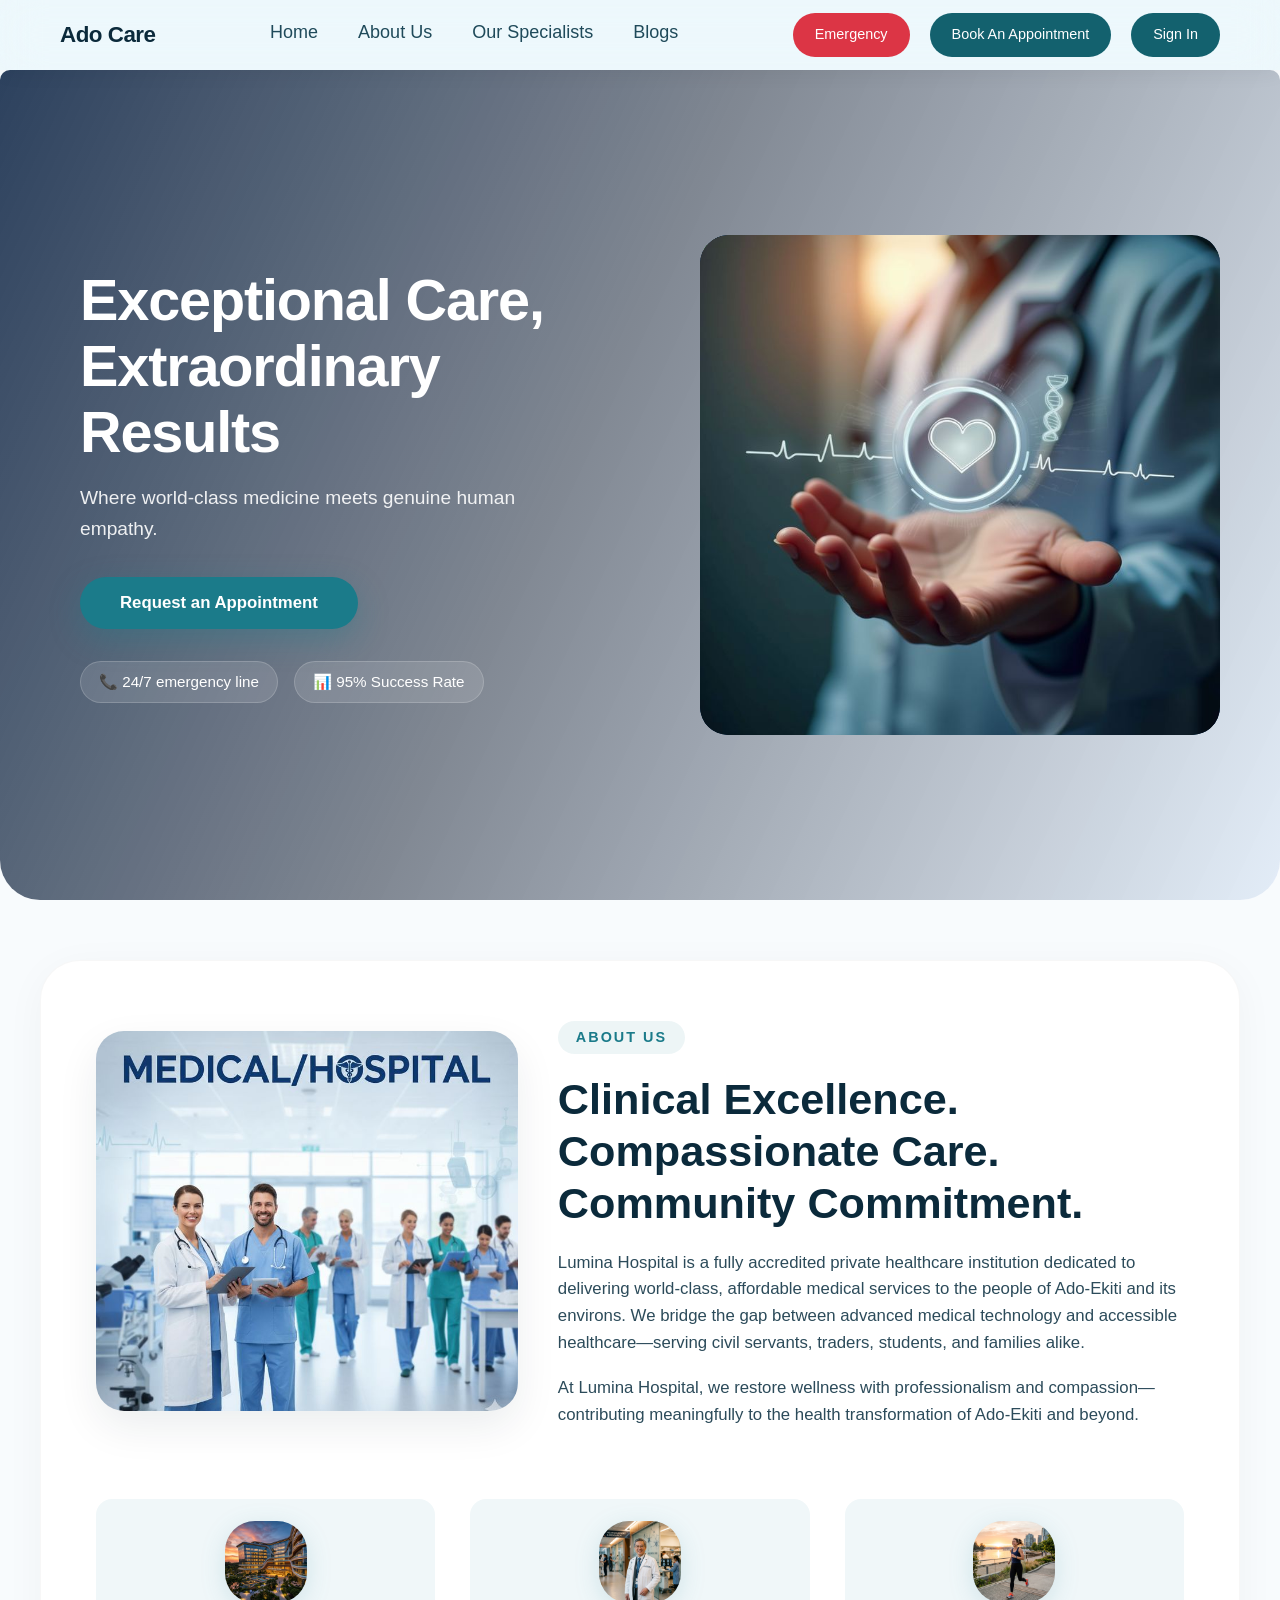
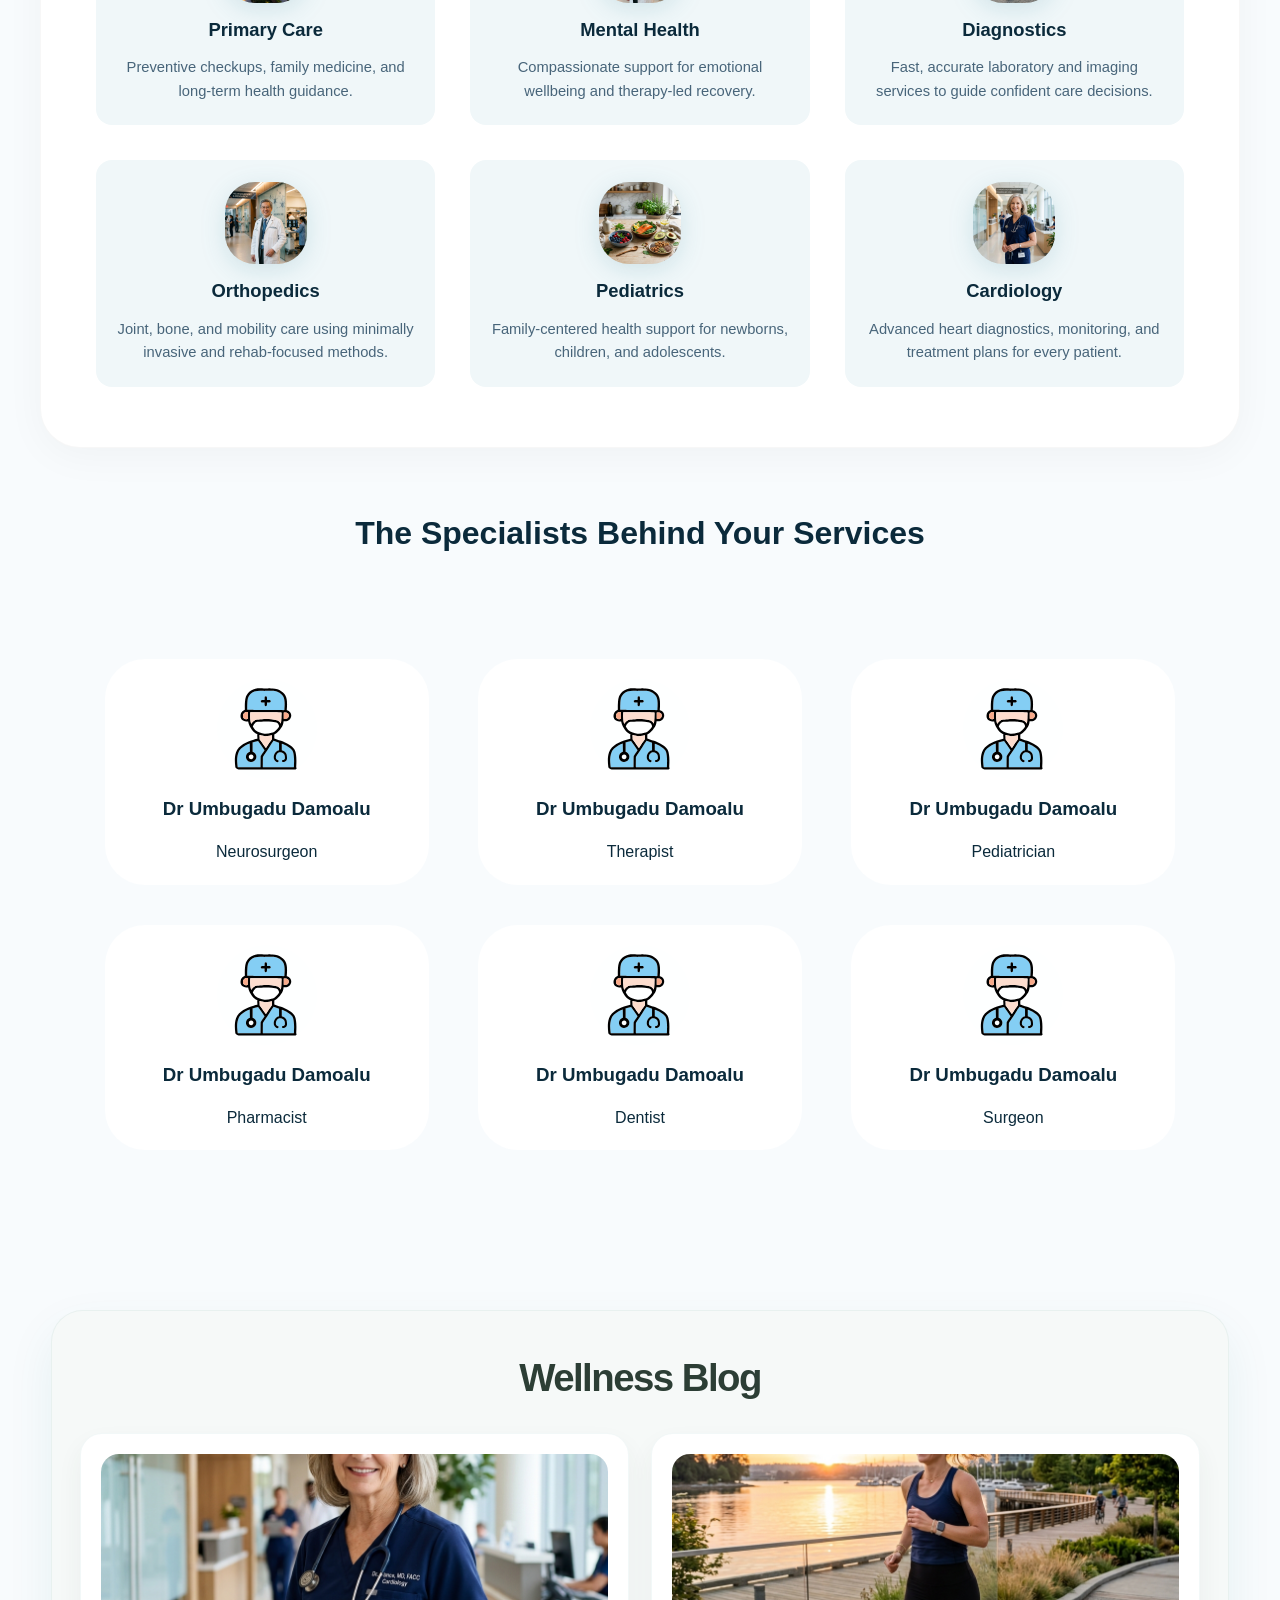
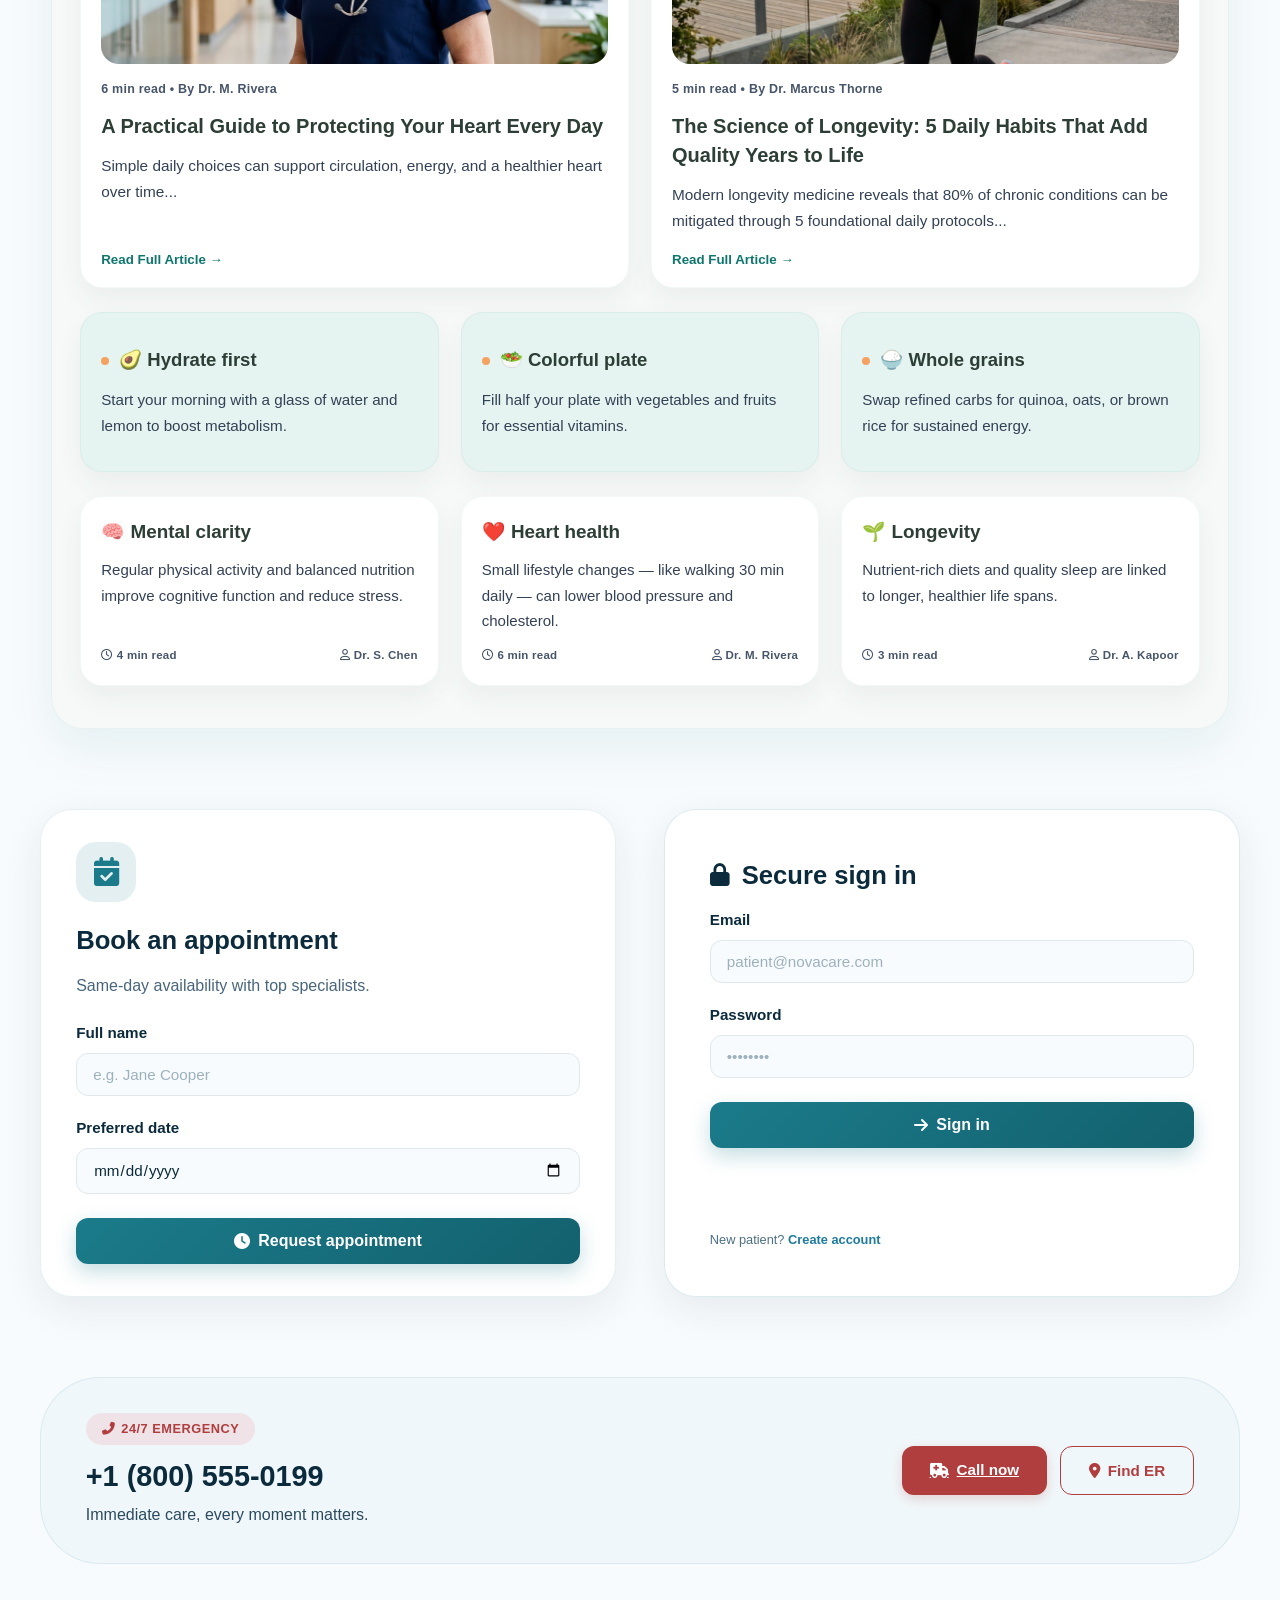
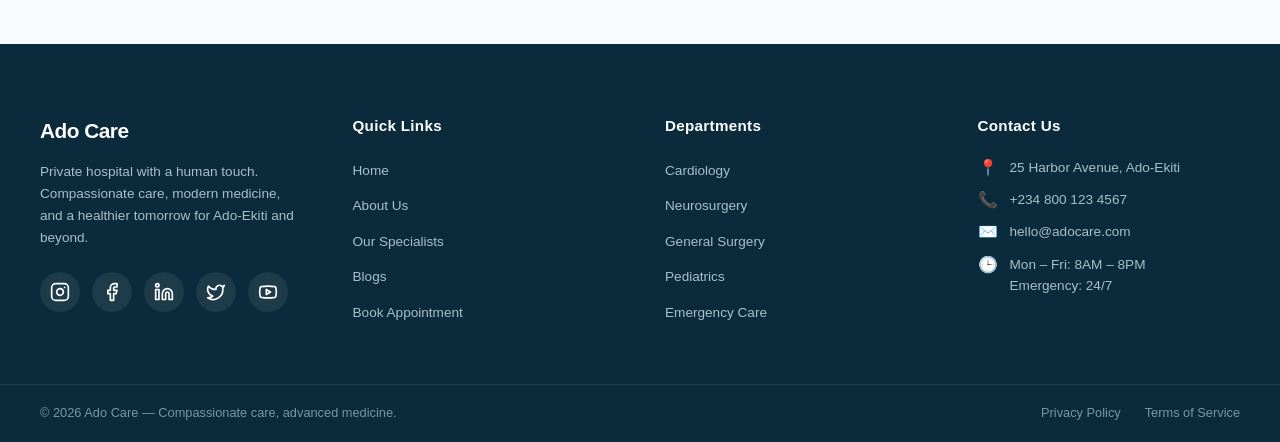
==== commit b4865f63: "review" ====
--- a/index.html
+++ b/index.html
@@ -19,9 +19,9 @@
         </div>
 
         <div class="right-links">
-            <a class="button emergency" href="">Emergency</a>
-            <a class="button" href="#appointment">Book An Appointment</a>
-            <a class="button" href="">Sign In</a>
+            <a class="button emergency" href="emergency.html">Emergency</a>
+            <a class="button" href="appointment.html">Book An Appointment</a>
+            <a class="button nav-auth-link" href="appointment.html#auth-panel">Sign In</a>
         </div>
 
         <!-- Mobile Menu Toggle -->
@@ -40,9 +40,9 @@
                 <a href="blogs.html">Blogs</a>
             </div>
             <div class="mobile-actions">
-                <a class="button emergency" href="">Emergency</a>
-                <a class="button" href="#appointment">Book An Appointment</a>
-                <a class="button" href="">Sign In</a>
+                <a class="button emergency" href="emergency.html">Emergency</a>
+                <a class="button" href="appointment.html">Book An Appointment</a>
+                <a class="button nav-auth-link" href="appointment.html#auth-panel">Sign In</a>
             </div>
         </div>
 
@@ -297,6 +297,16 @@
                     <p style="margin-top:1.2rem; font-size:0.8rem; color:#4c6f82;">New patient? <a href="#" style="color:#1e7b9e; font-weight:600;">Create account</a></p>
                     <div id="signinMessage" style="margin-top:0.6rem; font-weight:500; color:#1e7b9e; display:none;">✓ Welcome back, you're signed in.</div>
                 </div>
+
+                <div class="signed-in-home" id="signedInHome" hidden>
+                    <img src="assets/Modern miracle workers - Catholic Review.jpg" alt="Ado Care team member supporting a patient">
+                    <div class="signed-in-overlay">
+                        <span class="appointment-kicker">Welcome back</span>
+                        <h3>Your care is in good hands.</h3>
+                        <p>Review your visits, manage appointments, and keep your health goals moving forward.</p>
+                        <a class="button" href="dashboard.html"><i class="fas fa-chart-line"></i> Open dashboard</a>
+                    </div>
+                </div>
             </div>
         </section>
 
@@ -310,7 +320,7 @@
                     <p style="color:#2b4a5e;">Immediate care, every moment matters.</p>
                     </div>
                     <div style="display:flex; gap:0.8rem;">
-                    <button class="btn-primary" style="background:#b13e3e; box-shadow:0 4px 12px rgba(177,62,62,0.2);"><i class="fas fa-ambulance"></i> Call now</button>
+                    <a class="btn-primary" href="tel:+2348001234567" style="background:#b13e3e; box-shadow:0 4px 12px rgba(177,62,62,0.2);"><i class="fas fa-ambulance"></i> Call now</a>
                     <button class="btn-outline" style="border-color:#b13e3e; color:#b13e3e;"><i class="fas fa-map-marker-alt"></i> Find ER</button>
                     </div>
                 </div>
@@ -369,7 +379,7 @@
                     <li><a href="#">Neurosurgery</a></li>
                     <li><a href="#">General Surgery</a></li>
                     <li><a href="#">Pediatrics</a></li>
-                    <li><a href="#">Emergency Care</a></li>
+                    <li><a href="emergency.html">Emergency Care</a></li>
                 </ul>
             </div>
 
--- a/Style1.css
+++ b/Style1.css
@@ -984,6 +984,10 @@
     margin-bottom: -8px;
 }
 
+.values-about .values-heading {
+    opacity: 1;
+}
+
 .values-flow {
     width: min(88%, 820px);
     height: 28px;
@@ -1150,6 +1154,119 @@
     letter-spacing: 0.05em;
 }
 
+/* SVG-free values cards */
+.values-grid {
+    display: grid;
+    grid-template-columns: repeat(3, minmax(0, 1fr));
+    gap: 18px;
+    width: 100%;
+    margin-top: 10px;
+}
+
+.values-grid .value-card,
+.values-grid .value-card--compassion,
+.values-grid .value-card--excellence,
+.values-grid .value-card--integrity,
+.values-grid .value-card--access,
+.values-grid .value-card--teamwork,
+.values-grid .value-card--community {
+    position: relative;
+    inset: auto;
+    width: auto;
+    min-height: 190px;
+    padding: 25px 22px 22px;
+    overflow: hidden;
+    background: #f0f7f9;
+    border: 1px solid rgba(27, 123, 138, 0.08);
+    border-radius: 17px;
+    opacity: 0;
+    transform: translateY(18px);
+    box-shadow: none;
+}
+
+.values-grid .value-card:nth-child(even) {
+    background: #fff8ef;
+}
+
+.values-grid .value-card::before {
+    content: "";
+    position: absolute;
+    inset: 0 auto 0 0;
+    width: 4px;
+    background: #1b7b8a;
+    transition: width 0.25s ease;
+}
+
+.values-grid .value-card:nth-child(even)::before {
+    background: #f0a261;
+}
+
+.values-grid .value-card.animate-on-scroll {
+    opacity: 1;
+    transform: translateY(0);
+    transition: opacity 0.6s ease, transform 0.6s ease, box-shadow 0.25s ease, border-color 0.25s ease;
+}
+
+.values-grid .value-card:hover {
+    z-index: 2;
+    border-color: rgba(27, 123, 138, 0.3);
+    box-shadow: 0 16px 30px rgba(11, 42, 59, 0.1);
+    transform: translateY(-7px);
+}
+
+.values-grid .value-card:hover::before {
+    width: 8px;
+}
+
+.values-grid .value-card i {
+    display: grid;
+    place-items: center;
+    width: 42px;
+    height: 42px;
+    margin-bottom: 20px;
+    border-radius: 12px;
+    background: rgba(255, 255, 255, 0.8);
+    color: #1b7b8a;
+    font-size: 1rem;
+}
+
+.values-grid .value-card:nth-child(even) i {
+    color: #cf783d;
+}
+
+.values-grid .value-card h3 {
+    margin-bottom: 7px;
+    font-size: 1.08rem;
+}
+
+.values-grid .value-card p {
+    max-width: 250px;
+    font-size: 0.84rem;
+}
+
+@media (max-width: 767px) {
+    .values-grid {
+        grid-template-columns: 1fr 1fr;
+        gap: 14px;
+        margin-top: 20px;
+    }
+
+    .values-grid .value-card,
+    .values-grid .value-card--compassion,
+    .values-grid .value-card--excellence,
+    .values-grid .value-card--integrity,
+    .values-grid .value-card--access,
+    .values-grid .value-card--teamwork,
+    .values-grid .value-card--community {
+        min-height: 175px;
+        padding: 20px 17px 18px;
+    }
+
+    .values-grid .value-card i {
+        margin-bottom: 14px;
+    }
+}
+
 /* --- About Responsive --- */
 @media (max-width: 1199px) {
     .about-us {
@@ -2261,6 +2378,838 @@
 
 body.reader-open {
     overflow: hidden;
+}
+
+/* ============================================
+   APPOINTMENT PAGE
+============================================ */
+.appointment-page {
+    background: #f8fbfd;
+}
+
+.appointment-hero {
+    max-width: 900px;
+    margin: 0 auto;
+    padding: 86px 24px 38px;
+    text-align: center;
+}
+
+.appointment-kicker {
+    display: inline-flex;
+    align-items: center;
+    gap: 9px;
+    color: #1b7b8a;
+    font-size: 0.76rem;
+    font-weight: 800;
+    letter-spacing: 0.12em;
+    text-transform: uppercase;
+}
+
+.appointment-hero h1 {
+    margin: 16px 0 12px;
+    color: #0b2a3b;
+    font-size: clamp(2.4rem, 5vw, 4.5rem);
+    line-height: 1.05;
+    letter-spacing: -0.05em;
+}
+
+.appointment-hero p {
+    max-width: 620px;
+    margin: 0 auto;
+    color: #48657a;
+    font-size: 1.05rem;
+    line-height: 1.75;
+}
+
+.appointment-workspace {
+    display: grid;
+    gap: 24px;
+    width: min(920px, calc(100% - 40px));
+    margin: 0 auto 80px;
+}
+
+.auth-panel,
+.booking-panel {
+    padding: clamp(24px, 5vw, 44px);
+    background: #fff;
+    border: 1px solid rgba(27, 123, 138, 0.1);
+    border-radius: 22px;
+    box-shadow: 0 15px 38px rgba(11, 42, 59, 0.07);
+}
+
+.auth-heading h2,
+.booking-heading h2 {
+    margin: 9px 0 5px;
+    color: #0b2a3b;
+    font-size: clamp(1.6rem, 3vw, 2.2rem);
+}
+
+.auth-heading p,
+.booking-heading p {
+    color: #597084;
+}
+
+.auth-tabs {
+    display: flex;
+    gap: 6px;
+    width: fit-content;
+    margin: 28px 0 24px;
+    padding: 5px;
+    background: #e6f4f1;
+    border-radius: 10px;
+}
+
+.auth-tab {
+    padding: 10px 24px;
+    border: 0;
+    border-radius: 7px;
+    background: transparent;
+    color: #48657a;
+    font: inherit;
+    font-weight: 800;
+    cursor: pointer;
+}
+
+.auth-tab.is-active {
+    background: #13616e;
+    color: #fff;
+    box-shadow: 0 4px 12px rgba(19, 97, 110, 0.18);
+}
+
+.auth-form,
+.booking-form {
+    display: grid;
+    gap: 18px;
+}
+
+.auth-form.is-hidden {
+    display: none;
+}
+
+.appointment-page .form-group {
+    display: grid;
+    gap: 7px;
+}
+
+.appointment-page .form-group label {
+    color: #2c4b5a;
+    font-size: 0.83rem;
+    font-weight: 800;
+}
+
+.appointment-page .form-group input,
+.appointment-page .form-group select,
+.appointment-page .form-group textarea {
+    width: 100%;
+    padding: 13px 14px;
+    border: 1px solid #d7e3e7;
+    border-radius: 9px;
+    background: #f8fbfd;
+    color: #0b2a3b;
+    font: inherit;
+    outline: none;
+    transition: border-color 0.2s ease, box-shadow 0.2s ease;
+}
+
+.appointment-page .form-group input:focus,
+.appointment-page .form-group select:focus,
+.appointment-page .form-group textarea:focus {
+    border-color: #1b7b8a;
+    box-shadow: 0 0 0 3px rgba(27, 123, 138, 0.12);
+}
+
+.appointment-page .btn-full {
+    gap: 9px;
+    margin-top: 4px;
+}
+
+.form-message {
+    min-height: 1.3em;
+    margin: 0;
+    font-size: 0.85rem;
+    font-weight: 700;
+}
+
+.form-message.is-success { color: #1b7b8a; }
+.form-message.is-error { color: #b13e3e; }
+
+.booking-heading {
+    margin-bottom: 24px;
+}
+
+.booking-form-grid {
+    display: grid;
+    grid-template-columns: 1fr 1fr;
+    gap: 18px;
+}
+
+.booking-full {
+    grid-column: 1 / -1;
+}
+
+.dashboard-shell {
+    width: min(760px, calc(100% - 40px));
+    margin: 90px auto;
+    padding: clamp(30px, 6vw, 64px);
+    background: #fff;
+    border-radius: 24px;
+    box-shadow: 0 15px 38px rgba(11, 42, 59, 0.07);
+}
+
+.dashboard-shell h1 {
+    margin: 14px 0 10px;
+    color: #0b2a3b;
+    font-size: clamp(2rem, 5vw, 3.5rem);
+    line-height: 1.05;
+}
+
+.dashboard-shell > p {
+    max-width: 530px;
+    color: #48657a;
+}
+
+.dashboard-actions {
+    display: flex;
+    flex-wrap: wrap;
+    gap: 12px;
+    margin-top: 28px;
+}
+
+.dashboard-signout {
+    border: 1px solid #d7e3e7;
+}
+
+.signed-in-home {
+    position: relative;
+    min-height: 390px;
+    overflow: hidden;
+    border-radius: 18px;
+    background: #0b2a3b;
+    box-shadow: 0 15px 32px rgba(11, 42, 59, 0.14);
+}
+
+.signed-in-home[hidden] {
+    display: none;
+}
+
+.signed-in-home > img {
+    display: block;
+    width: 100%;
+    height: 100%;
+    min-height: 390px;
+    object-fit: cover;
+    opacity: 0.68;
+}
+
+.signed-in-overlay {
+    position: absolute;
+    inset: auto 0 0;
+    padding: 30px 28px 28px;
+    background: linear-gradient(transparent, rgba(11, 42, 59, 0.94) 32%);
+    color: #fff;
+}
+
+.signed-in-overlay .appointment-kicker {
+    color: #81d3c6;
+}
+
+.signed-in-overlay h3 {
+    margin: 8px 0 7px;
+    color: #fff;
+    font-size: 1.6rem;
+}
+
+.signed-in-overlay p {
+    margin-bottom: 18px;
+    color: #d5e4e7;
+    font-size: 0.88rem;
+    line-height: 1.6;
+}
+
+.signed-in-overlay .button {
+    gap: 9px;
+}
+
+.dashboard-main {
+    width: min(1180px, calc(100% - 48px));
+    margin: 0 auto;
+    padding: 78px 0 80px;
+}
+
+.dashboard-header {
+    display: flex;
+    align-items: end;
+    justify-content: space-between;
+    gap: 30px;
+    margin-bottom: 32px;
+}
+
+.dashboard-header h1 {
+    margin: 12px 0 8px;
+    color: #0b2a3b;
+    font-size: clamp(2.2rem, 5vw, 4rem);
+    line-height: 1.05;
+    letter-spacing: -0.05em;
+}
+
+.dashboard-header p {
+    color: #48657a;
+}
+
+.dashboard-grid {
+    display: grid;
+    grid-template-columns: minmax(0, 1.12fr) minmax(320px, 0.88fr);
+    gap: 22px;
+}
+
+.dashboard-column {
+    display: grid;
+    align-content: start;
+    gap: 22px;
+}
+
+.dashboard-card {
+    padding: 26px;
+    background: #fff;
+    border: 1px solid rgba(27, 123, 138, 0.1);
+    border-radius: 18px;
+    box-shadow: 0 14px 32px rgba(11, 42, 59, 0.06);
+}
+
+.dashboard-card-top {
+    display: flex;
+    align-items: start;
+    justify-content: space-between;
+    gap: 15px;
+}
+
+.dashboard-card h2 {
+    margin: 7px 0 0;
+    color: #0b2a3b;
+    font-size: 1.35rem;
+}
+
+.status-pill,
+.visit-count {
+    padding: 6px 10px;
+    border-radius: 999px;
+    background: #e6f4f1;
+    color: #1b7b8a;
+    font-size: 0.7rem;
+    font-weight: 800;
+    white-space: nowrap;
+}
+
+.next-visit-card {
+    display: grid;
+    grid-template-columns: auto 1fr;
+    gap: 18px 22px;
+    background: #e6f4f1;
+}
+
+.next-visit-card .dashboard-card-top,
+.next-visit-card .dashboard-text-link {
+    grid-column: 1 / -1;
+}
+
+.next-visit-date {
+    display: flex;
+    align-items: center;
+    gap: 7px;
+    color: #1b7b8a;
+}
+
+.next-visit-date strong {
+    font-size: 3.4rem;
+    line-height: 0.9;
+}
+
+.next-visit-date span {
+    font-size: 0.72rem;
+    font-weight: 800;
+    line-height: 1.3;
+}
+
+.next-visit-card h2 {
+    margin: 0 0 8px;
+}
+
+.next-visit-card p {
+    margin-top: 5px;
+    color: #48657a;
+    font-size: 0.82rem;
+}
+
+.dashboard-text-link {
+    display: inline-flex;
+    align-items: center;
+    gap: 9px;
+    width: fit-content;
+    color: #1b7b8a;
+    font-size: 0.84rem;
+    font-weight: 800;
+    text-decoration: none;
+}
+
+.visit-list {
+    display: grid;
+    margin-top: 20px;
+}
+
+.visit-row {
+    display: grid;
+    grid-template-columns: 58px 1fr auto;
+    align-items: center;
+    gap: 14px;
+    padding: 16px 0;
+    border-top: 1px solid #edf2f4;
+}
+
+.visit-date {
+    color: #1b7b8a;
+    font-size: 1.3rem;
+    font-weight: 800;
+    line-height: 1;
+}
+
+.visit-date small {
+    color: #79939d;
+    font-size: 0.55rem;
+    letter-spacing: 0.06em;
+}
+
+.visit-row h3,
+.tip-line h3 {
+    margin: 0 0 3px;
+    color: #0b2a3b;
+    font-size: 0.91rem;
+}
+
+.visit-row p,
+.tip-line p {
+    margin: 0;
+    color: #718594;
+    font-size: 0.75rem;
+}
+
+.visit-row > i {
+    color: #1b7b8a;
+}
+
+.tips-card {
+    background: #fff8ef;
+}
+
+.dashboard-feature-icon {
+    color: #f0a261;
+    font-size: 1.4rem;
+}
+
+.tip-line {
+    display: flex;
+    gap: 14px;
+    padding: 18px 0;
+    border-bottom: 1px solid rgba(240, 162, 97, 0.2);
+}
+
+.tip-line i {
+    display: grid;
+    place-items: center;
+    flex: 0 0 auto;
+    width: 34px;
+    height: 34px;
+    border-radius: 10px;
+    background: #fff;
+    color: #d78346;
+}
+
+.tips-card .dashboard-text-link {
+    margin-top: 20px;
+}
+
+.feedback-card > p {
+    margin: 12px 0 20px;
+    color: #597084;
+    font-size: 0.86rem;
+    line-height: 1.65;
+}
+
+.feedback-card form {
+    display: grid;
+    gap: 14px;
+}
+
+.rating {
+    display: flex;
+    gap: 5px;
+}
+
+.rating-star {
+    padding: 0 2px;
+    border: 0;
+    background: transparent;
+    color: #d7e3e7;
+    font-size: 2rem;
+    cursor: pointer;
+    transition: color 0.2s ease, transform 0.2s ease;
+}
+
+.rating-star:hover,
+.rating-star.is-selected {
+    color: #f0a261;
+    transform: translateY(-2px);
+}
+
+.feedback-card textarea {
+    width: 100%;
+    padding: 12px 14px;
+    resize: vertical;
+    border: 1px solid #d7e3e7;
+    border-radius: 9px;
+    background: #f8fbfd;
+    color: #0b2a3b;
+    font: inherit;
+}
+
+.sr-only {
+    position: absolute;
+    width: 1px;
+    height: 1px;
+    padding: 0;
+    margin: -1px;
+    overflow: hidden;
+    clip: rect(0, 0, 0, 0);
+    white-space: nowrap;
+    border: 0;
+}
+
+@media (max-width: 600px) {
+    .appointment-hero {
+        padding-top: 74px;
+    }
+
+    .appointment-workspace,
+    .dashboard-shell {
+        width: min(94%, 560px);
+    }
+
+    .booking-form-grid {
+        grid-template-columns: 1fr;
+    }
+
+    .booking-full {
+        grid-column: auto;
+    }
+
+    .dashboard-main {
+        width: min(94%, 560px);
+        padding-top: 70px;
+    }
+
+    .dashboard-header {
+        display: block;
+    }
+
+    .dashboard-header .dashboard-actions {
+        margin-top: 22px;
+    }
+
+    .dashboard-grid {
+        grid-template-columns: 1fr;
+    }
+
+    .dashboard-card {
+        padding: 22px;
+    }
+}
+
+/* ============================================
+   EMERGENCY PAGE
+============================================ */
+.emergency-page {
+    background: #f8fbfd;
+}
+
+.emergency-hero {
+    display: grid;
+    grid-template-columns: minmax(0, 1.25fr) minmax(260px, 0.75fr);
+    align-items: center;
+    gap: 60px;
+    max-width: 1200px;
+    min-height: 480px;
+    margin: 0 auto;
+    padding: 82px 40px 54px;
+}
+
+.emergency-hero-copy {
+    max-width: 700px;
+}
+
+.emergency-kicker {
+    display: inline-flex;
+    align-items: center;
+    gap: 9px;
+    color: #b13e3e;
+    font-size: 0.76rem;
+    font-weight: 800;
+    letter-spacing: 0.12em;
+    text-transform: uppercase;
+}
+
+.emergency-hero h1 {
+    max-width: 680px;
+    margin: 18px 0;
+    color: #0b2a3b;
+    font-size: clamp(2.6rem, 6vw, 5.3rem);
+    line-height: 1.02;
+    letter-spacing: -0.05em;
+}
+
+.emergency-hero-copy > p {
+    max-width: 610px;
+    color: #48657a;
+    font-size: 1.08rem;
+    line-height: 1.75;
+}
+
+.emergency-actions {
+    display: flex;
+    flex-wrap: wrap;
+    gap: 14px;
+    margin-top: 28px;
+}
+
+.emergency-actions .button {
+    gap: 10px;
+    padding: 14px 26px;
+    font-size: 1rem;
+}
+
+.emergency-hero-panel {
+    display: flex;
+    flex-direction: column;
+    gap: 9px;
+    padding: 32px;
+    background: #dc3545;
+    border-radius: 24px;
+    color: #c5d9de;
+    box-shadow: 18px 18px 0 rgba(220, 53, 69, 0.18);
+}
+
+.emergency-hero-panel strong {
+    margin: 12px 0 2px;
+    color: #fff;
+    font-size: clamp(1.65rem, 3vw, 2.3rem);
+    line-height: 1.1;
+}
+
+.emergency-hero-panel small {
+    color: #fff;
+    font-weight: 700;
+}
+
+.live-dot {
+    width: 12px;
+    height: 12px;
+    border-radius: 50%;
+    background: #f0a261;
+    box-shadow: 0 0 0 7px rgba(240, 162, 97, 0.15);
+}
+
+.emergency-alert {
+    display: flex;
+    align-items: center;
+    gap: 16px;
+    width: min(1120px, calc(100% - 80px));
+    margin: 0 auto 72px;
+    padding: 18px 22px;
+    border-left: 4px solid #b13e3e;
+    background: #fff;
+    color: #5c3a3a;
+    box-shadow: 0 10px 25px rgba(177, 62, 62, 0.07);
+}
+
+.emergency-alert > i {
+    color: #b13e3e;
+    font-size: 1.25rem;
+}
+
+.emergency-alert p {
+    font-size: 0.92rem;
+}
+
+.emergency-content,
+.emergency-columns {
+    width: min(1120px, calc(100% - 80px));
+    margin: 0 auto 78px;
+}
+
+.emergency-heading {
+    max-width: 650px;
+    margin-bottom: 30px;
+}
+
+.emergency-heading h2,
+.emergency-info-card h2 {
+    margin: 10px 0 12px;
+    color: #0b2a3b;
+    font-size: clamp(1.75rem, 3vw, 2.7rem);
+    line-height: 1.15;
+}
+
+.emergency-heading p,
+.emergency-info-card p {
+    color: #48657a;
+    line-height: 1.7;
+}
+
+.procedure-grid {
+    display: grid;
+    grid-template-columns: repeat(4, 1fr);
+    gap: 16px;
+}
+
+.procedure-card {
+    position: relative;
+    min-height: 238px;
+    padding: 24px 20px;
+    background: #fff;
+    border: 1px solid rgba(177, 62, 62, 0.12);
+    border-radius: 16px;
+    box-shadow: 0 12px 25px rgba(11, 42, 59, 0.06);
+    transition: transform 0.25s ease, box-shadow 0.25s ease;
+}
+
+.procedure-card:hover {
+    transform: translateY(-7px);
+    box-shadow: 0 19px 32px rgba(11, 42, 59, 0.11);
+}
+
+.procedure-card > span {
+    position: absolute;
+    top: 18px;
+    right: 18px;
+    color: #e9b8ae;
+    font-size: 0.72rem;
+    font-weight: 800;
+}
+
+.procedure-card > i {
+    display: grid;
+    place-items: center;
+    width: 42px;
+    height: 42px;
+    margin-bottom: 20px;
+    border-radius: 12px;
+    background: #fff0ed;
+    color: #b13e3e;
+}
+
+.procedure-card h3 {
+    margin-bottom: 9px;
+    color: #0b2a3b;
+    font-size: 1.05rem;
+}
+
+.procedure-card p {
+    color: #597084;
+    font-size: 0.86rem;
+    line-height: 1.65;
+}
+
+.emergency-columns {
+    display: grid;
+    grid-template-columns: 1fr 1fr;
+    gap: 20px;
+}
+
+.emergency-info-card {
+    padding: 32px;
+    background: #fff;
+    border-radius: 20px;
+    box-shadow: 0 12px 25px rgba(11, 42, 59, 0.05);
+}
+
+.emergency-info-card--soft {
+    background: #e6f4f1;
+}
+
+.emergency-info-card ul {
+    display: grid;
+    gap: 15px;
+    margin-top: 24px;
+    list-style: none;
+}
+
+.emergency-info-card li {
+    display: flex;
+    align-items: flex-start;
+    gap: 12px;
+    color: #48657a;
+    font-size: 0.92rem;
+}
+
+.emergency-info-card li i {
+    margin-top: 4px;
+    color: #1b7b8a;
+}
+
+.emergency-info-card .muted {
+    margin-top: 12px;
+    color: #597084;
+    font-size: 0.9rem;
+}
+
+.emergency-text-link {
+    display: inline-flex;
+    gap: 9px;
+    margin-top: 24px;
+    color: #1b7b8a;
+    font-weight: 800;
+    text-decoration: none;
+}
+
+@media (max-width: 800px) {
+    .emergency-hero {
+        grid-template-columns: 1fr;
+        gap: 34px;
+        padding: 72px 22px 42px;
+    }
+
+    .emergency-hero h1 {
+        font-size: clamp(2.7rem, 12vw, 4.2rem);
+    }
+
+    .emergency-alert,
+    .emergency-content,
+    .emergency-columns {
+        width: min(92%, 600px);
+    }
+
+    .emergency-alert {
+        margin-bottom: 50px;
+    }
+
+    .procedure-grid,
+    .emergency-columns {
+        grid-template-columns: 1fr 1fr;
+    }
+}
+
+@media (max-width: 540px) {
+    .procedure-grid,
+    .emergency-columns {
+        grid-template-columns: 1fr;
+    }
+
+    .emergency-hero-panel,
+    .emergency-info-card {
+        padding: 24px;
+    }
+
+    .emergency-alert {
+        align-items: flex-start;
+    }
 }
 
 /* ============================================
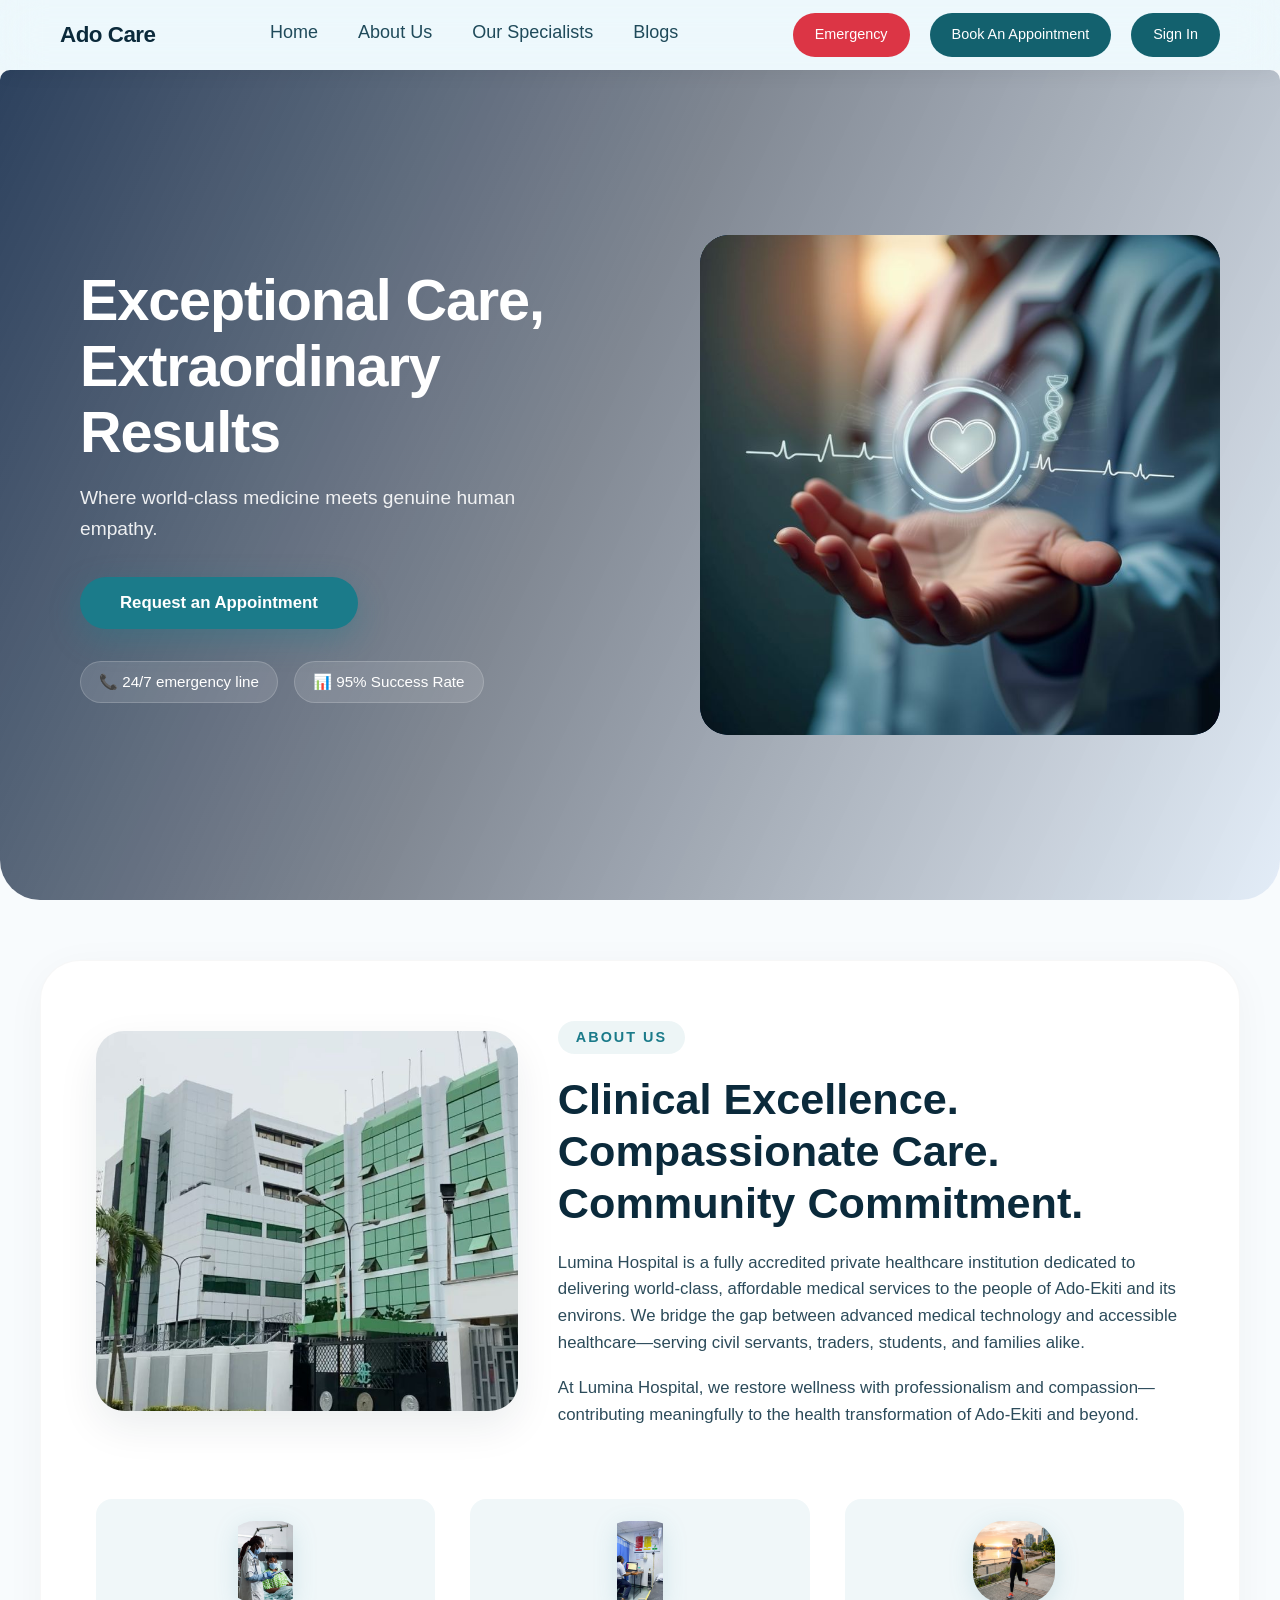
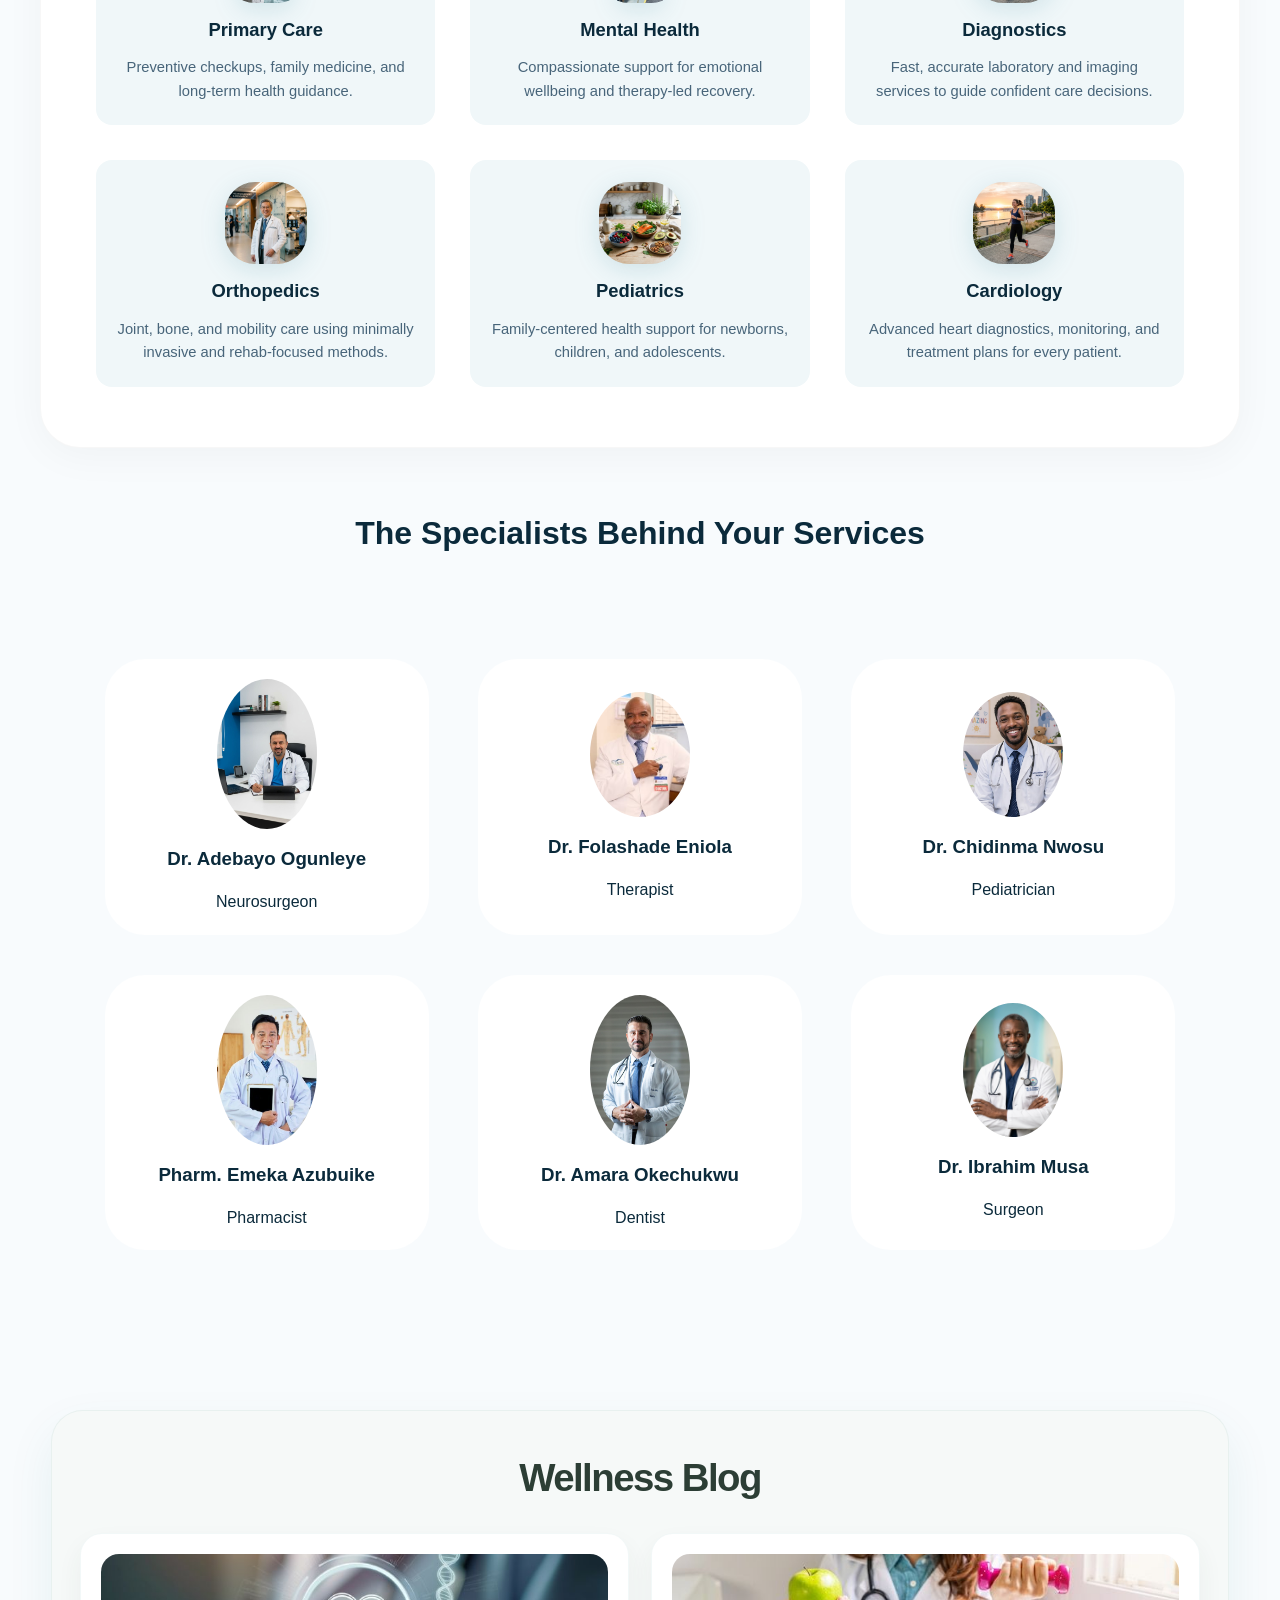
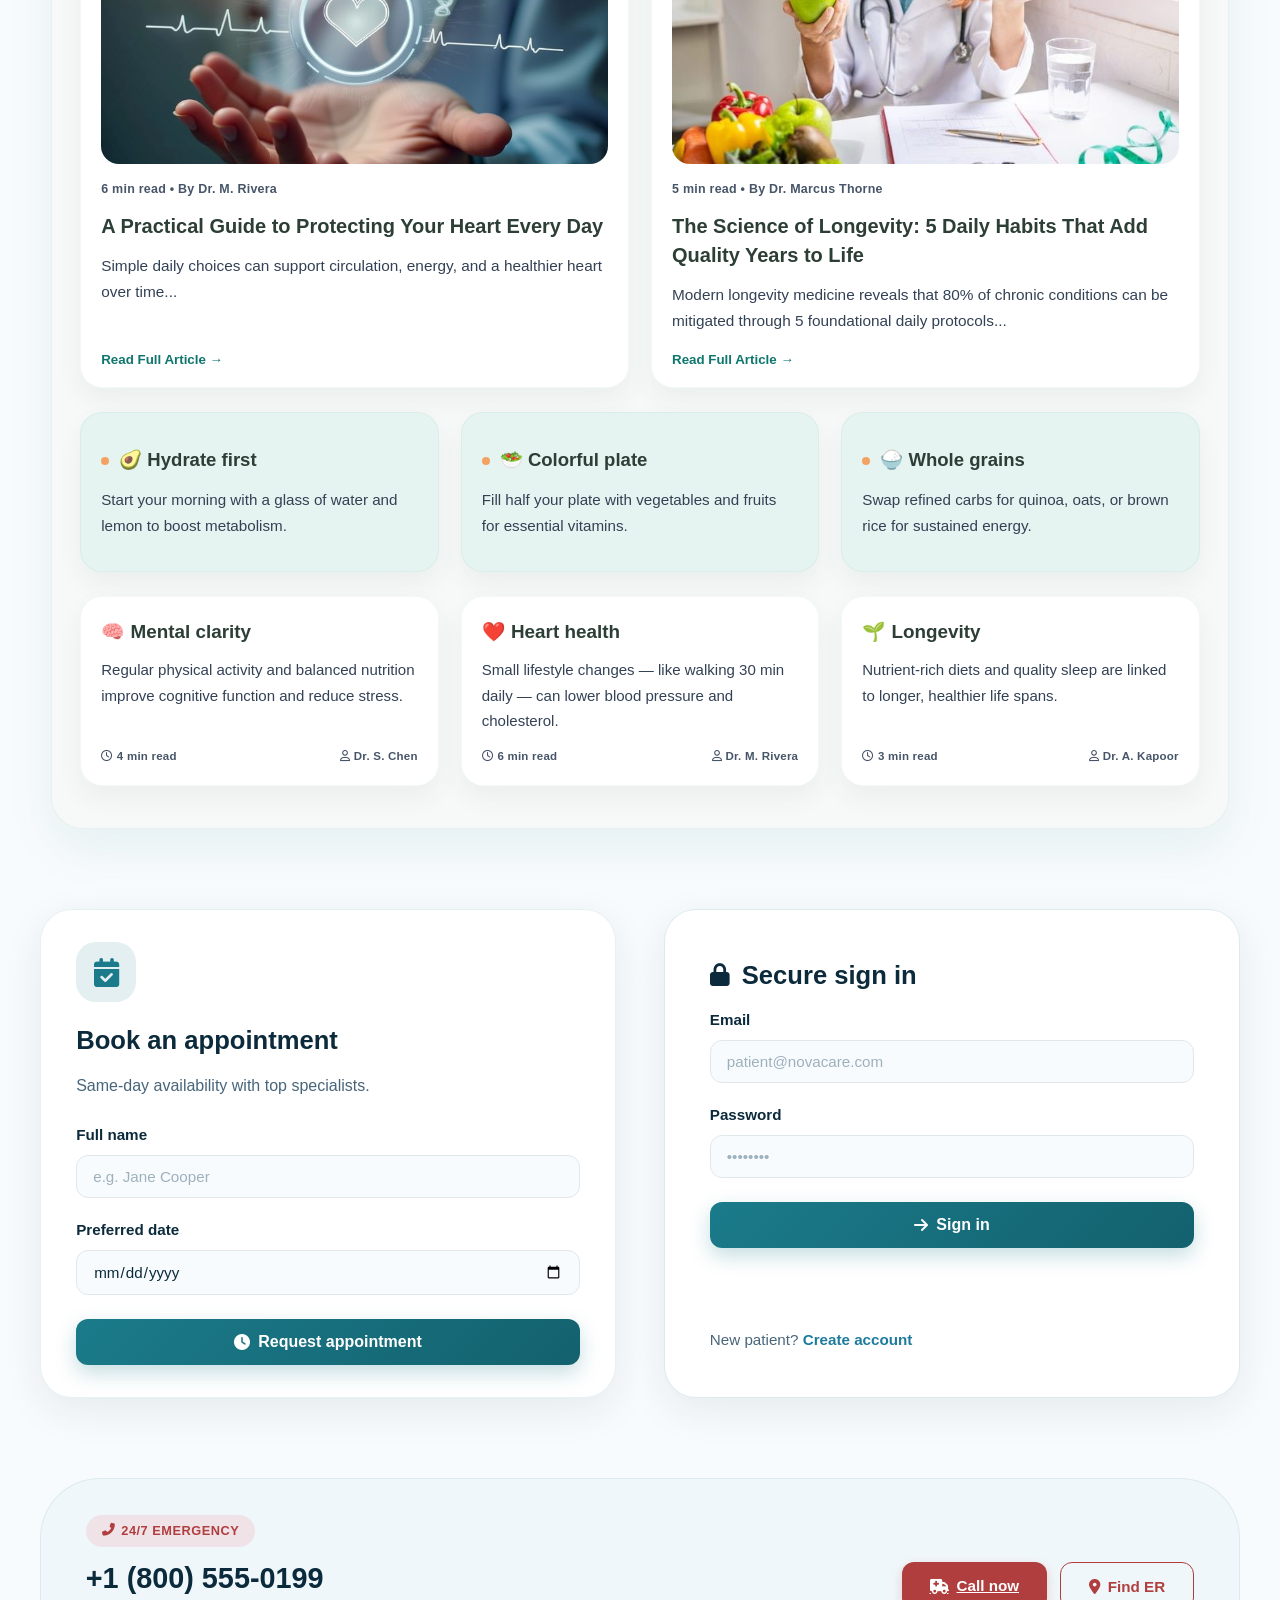
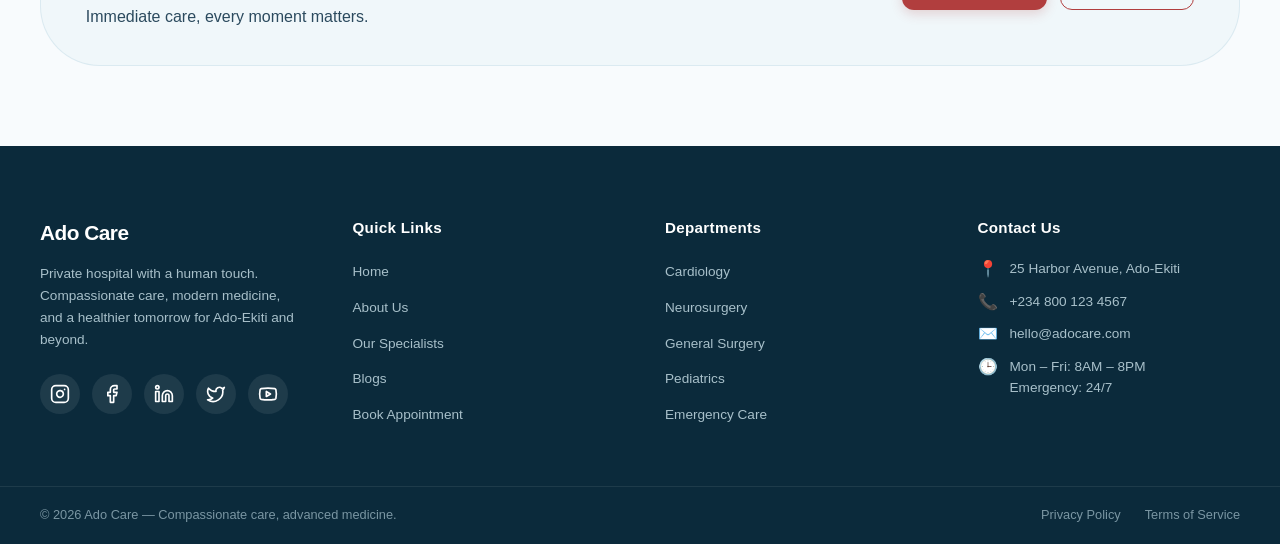
==== commit f56c1e01: "first commit" ====
--- a/index.html
+++ b/index.html
@@ -79,7 +79,7 @@
 
             <div class="about-us" id="about-us">
                 <div class="about-image">
-                    <img src="assets/download.jpg" alt="">
+                    <img src="assets/Ahmadu Bello way.jpg" alt="hospital">
                 </div>
 
                 <div class="about-text">
@@ -103,14 +103,14 @@
                 <div class="specializations">
                     <div>
                         <article class="service-card">
-                        <img src="assets/hero_hospital.png" alt="Primary Care icon" class="service-icon">
+                        <img src="assets/family.jpg" alt="Primary Care icon" class="service-icon">
                         <h3>Primary Care</h3>
                         <p>Preventive checkups, family medicine, and long-term health guidance.</p>
                         </article>
                     </div>
                     <div>
                         <article class="service-card">
-                        <img src="assets/doctor_neurology.png" alt="Mental Health icon" class="service-icon">
+                        <img src="assets/diagnostics.jpg" alt="Mental Health icon" class="service-icon">
                         <h3>Mental Health</h3>
                         <p>Compassionate support for emotional wellbeing and therapy-led recovery.</p>
                         </article>
@@ -139,7 +139,7 @@
 
                     <div>
                         <article class="service-card">
-                        <img src="assets/doctor_cardiology.png" alt="Cardiology icon" class="service-icon">
+                        <img src="assets/healthy_lifestyle.png" alt="Cardiology icon" class="service-icon">
                         <h3>Cardiology</h3>
                         <p>Advanced heart diagnostics, monitoring, and treatment plans for every patient.</p>
                         </article>
@@ -155,33 +155,33 @@
 
             <div class="doctor-cards">
                 <div class="doctor-card">
-                    <img src="assets/doctor.svg" alt="">
-                    <h3>Dr Umbugadu Damoalu</h3>
+                    <img src="assets/doctor1.jpg" alt="doctor">
+                    <h3>Dr. Adebayo Ogunleye</h3>
                     <p>Neurosurgeon</p>
                 </div>
                 <div class="doctor-card">
-                    <img src="assets/doctor.svg" alt="">
-                    <h3>Dr Umbugadu Damoalu</h3>
+                    <img src="assets/doctor2.jpg" alt="doctor">
+                    <h3>Dr. Folashade Eniola</h3>
                     <p>Therapist</p>
                 </div>
                 <div class="doctor-card">
-                    <img src="assets/doctor.svg" alt="">
-                    <h3>Dr Umbugadu Damoalu</h3>
+                    <img src="assets/doctor3.jpg" alt="doctor">
+                    <h3>Dr. Chidinma Nwosu</h3>
                     <p>Pediatrician</p>
                 </div>
                 <div class="doctor-card">
-                    <img src="assets/doctor.svg" alt="">
-                    <h3>Dr Umbugadu Damoalu</h3>
+                    <img src="assets/doctor4.jpg" alt="doctor">
+                    <h3>Pharm. Emeka Azubuike</h3>
                     <p>Pharmacist</p>
                 </div>
                 <div class="doctor-card">
-                    <img src="assets/doctor.svg" alt="">
-                    <h3>Dr Umbugadu Damoalu</h3>
+                    <img src="assets/doctor5.jpg" alt="doctor">
+                    <h3>Dr. Amara Okechukwu</h3>
                     <p>Dentist</p>
                 </div>
                 <div class="doctor-card">
-                    <img src="assets/doctor.svg" alt="">
-                    <h3>Dr Umbugadu Damoalu</h3>
+                    <img src="assets/doctor60.jpg" alt="doctor">
+                    <h3>Dr. Ibrahim Musa</h3>
                     <p>Surgeon</p>
                 </div>
             </div>
@@ -196,7 +196,7 @@
             <div class="articles">
                 <article class="article-card glass-card">
                     <div class="article-thumb">
-                        <img src="assets/doctor_cardiology.png" alt="Heart health">
+                        <img src="assets/hero8.jpg" alt="Heart health">
                     </div>
                     <div class="article-body">
                         <div class="article-meta">6 min read • By Dr. M. Rivera</div>
@@ -210,7 +210,7 @@
                 
                 <article class="article-card glass-card">
                     <div class="article-thumb">
-                        <img src="assets/healthy_lifestyle.png" alt="Longevity Running">
+                        <img src="assets/blog2.jpg" alt="Longevity Running">
                     </div>
                     <div class="article-body">
                         <div class="article-meta">5 min read • By Dr. Marcus Thorne</div>
@@ -262,10 +262,10 @@
         <section id="book-appointment">
             <div class="container grid-2col">
                 <!-- Appointment booking -->
-                <div class="card" style="padding:2rem 2.2rem;">
+                <div class="card appointment-card">
                     <div class="card-icon"><i class="fas fa-calendar-check"></i></div>
                     <h3>Book an appointment</h3>
-                    <p style="margin-bottom:1.4rem;">Same-day availability with top specialists.</p>
+                    <p class="appointment-intro">Same-day availability with top specialists.</p>
                     <form id="appointmentForm">
                     <div class="form-group">
                         <label>Full name</label>
@@ -275,14 +275,14 @@
                         <label>Preferred date</label>
                         <input type="date" required />
                     </div>
-                    <button type="submit" class="btn-full"><i class="fas fa-clock" style="margin-right:8px;"></i>Request appointment</button>
+                    <button type="submit" class="btn-full"><i class="fas fa-clock button-icon"></i>Request appointment</button>
                     </form>
-                    <div id="appointmentMessage" style="margin-top:0.8rem; font-weight:500; color:#1e7b9e; display:none;">✓ Request received, we'll call you shortly.</div>
+                    <div id="appointmentMessage" class="form-message">✓ Request received, we'll call you shortly.</div>
                 </div>
 
                 <!-- Sign in form -->
                 <div class="signin-card" id="signinCard">
-                    <h3><i class="fas fa-lock" style="font-size:1.4rem;"></i> Secure sign in</h3>
+                    <h3><i class="fas fa-lock signin-icon"></i> Secure sign in</h3>
                     <form id="signinForm">
                     <div class="form-group">
                         <label>Email</label>
@@ -292,10 +292,10 @@
                         <label>Password</label>
                         <input type="password" placeholder="••••••••" required />
                     </div>
-                    <button type="submit" class="btn-full"><i class="fas fa-arrow-right" style="margin-right:8px;"></i>Sign in</button>
+                    <button type="submit" class="btn-full"><i class="fas fa-arrow-right button-icon"></i>Sign in</button>
                     </form>
-                    <p style="margin-top:1.2rem; font-size:0.8rem; color:#4c6f82;">New patient? <a href="#" style="color:#1e7b9e; font-weight:600;">Create account</a></p>
-                    <div id="signinMessage" style="margin-top:0.6rem; font-weight:500; color:#1e7b9e; display:none;">✓ Welcome back, you're signed in.</div>
+                    <p class="signin-help">New patient? <a href="#">Create account</a></p>
+                    <div id="signinMessage" class="form-message">✓ Welcome back, you're signed in.</div>
                 </div>
 
                 <div class="signed-in-home" id="signedInHome" hidden>
@@ -311,17 +311,17 @@
         </section>
 
             <!-- EMERGENCY CONTACT -->
-        <section style="padding-top:0;">
+        <section class="emergency-contact-section">
                 <div class="container">
-                <div style="background: #f0f7fa; border-radius: 60px; padding: 2.2rem 2.8rem; display: flex; flex-wrap: wrap; align-items: center; justify-content: space-between; border:1px solid rgba(30,123,158,0.1);">
+            <div class="emergency-contact">
                     <div>
                     <span class="emergency-badge"><i class="fas fa-phone-alt"></i> 24/7 emergency</span>
-                    <h2 style="margin:0.5rem 0 0.2rem; font-weight:600; font-size:1.8rem;">+1 (800) 555‑0199</h2>
-                    <p style="color:#2b4a5e;">Immediate care, every moment matters.</p>
-                    </div>
-                    <div style="display:flex; gap:0.8rem;">
-                    <a class="btn-primary" href="tel:+2348001234567" style="background:#b13e3e; box-shadow:0 4px 12px rgba(177,62,62,0.2);"><i class="fas fa-ambulance"></i> Call now</a>
-                    <button class="btn-outline" style="border-color:#b13e3e; color:#b13e3e;"><i class="fas fa-map-marker-alt"></i> Find ER</button>
+                <h2 class="emergency-phone">+1 (800) 555‑0199</h2>
+                <p class="emergency-copy">Immediate care, every moment matters.</p>
+                    </div>
+                <div class="emergency-actions">
+                <a class="btn-primary" href="tel:+2348001234567"><i class="fas fa-ambulance"></i> Call now</a>
+                <button class="btn-outline"><i class="fas fa-map-marker-alt"></i> Find ER</button>
                     </div>
                 </div>
                 </div>
--- a/Style1.css
+++ b/Style1.css
@@ -840,6 +840,10 @@
     border: 1px solid rgba(0, 0, 0, 0.03);
 }
 
+.about-page-intro {
+    margin-top: 40px;
+}
+
 .about-image {
     flex: 1 1 35%;
 }
@@ -982,6 +986,11 @@
 
 .values-about > .about-text {
     margin-bottom: -8px;
+}
+
+.values-heading-block {
+    flex: 1 1 100%;
+    max-width: 100%;
 }
 
 .values-about .values-heading {
@@ -3653,6 +3662,132 @@
     animation: slideInBottom 0.4s ease-out;
 }
 
+#appointmentMessage,
+#signinMessage {
+    display: none;
+}
+
+#appointmentMessage.is-visible,
+#signinMessage.is-visible {
+    display: block;
+}
+
+.appointment-card {
+    padding: 2rem 2.2rem;
+}
+
+.appointment-intro {
+    margin-bottom: 1.4rem;
+}
+
+.button-icon {
+    margin-right: 8px;
+}
+
+.signin-icon {
+    font-size: 1.4rem;
+}
+
+.signin-help {
+    margin-top: 1.2rem;
+    font-size: 0.8rem;
+    color: #4c6f82;
+}
+
+.signin-help a {
+    color: #1e7b9e;
+    font-weight: 600;
+}
+
+.form-group input.is-empty {
+    background-color: #f8fbfd;
+}
+
+.form-group input.is-invalid {
+    border-color: #dc3545;
+}
+
+.emergency-contact-section {
+    padding-top: 0;
+}
+
+.emergency-contact {
+    background: #f0f7fa;
+    border-radius: 60px;
+    padding: 2.2rem 2.8rem;
+    display: flex;
+    flex-wrap: wrap;
+    align-items: center;
+    justify-content: space-between;
+    border: 1px solid rgba(30, 123, 158, 0.1);
+}
+
+.emergency-phone {
+    margin: 0.5rem 0 0.2rem;
+    font-weight: 600;
+    font-size: 1.8rem;
+}
+
+.emergency-copy {
+    color: #2b4a5e;
+}
+
+.emergency-actions {
+    display: flex;
+    gap: 0.8rem;
+}
+
+.emergency-actions .btn-primary,
+.emergency-actions .btn-outline {
+    border-color: #b13e3e;
+}
+
+.emergency-actions .btn-primary {
+    background: #b13e3e;
+    box-shadow: 0 4px 12px rgba(177, 62, 62, 0.2);
+}
+
+.emergency-actions .btn-outline {
+    color: #b13e3e;
+}
+
+.about-cta-section {
+    padding: 20px 0 40px;
+}
+
+.about-cta-container {
+    max-width: 900px;
+    padding: 0 20px;
+    text-align: center;
+}
+
+.about-cta {
+    margin: 0;
+    flex-direction: column;
+    text-align: center;
+    gap: 20px;
+}
+
+.about-cta-text {
+    flex: none;
+    max-width: 100%;
+}
+
+.about-cta-text h2,
+.about-cta-text h1,
+.about-cta-text p {
+    opacity: 1;
+}
+
+.about-cta-text h1 {
+    margin-bottom: 12px;
+}
+
+.about-cta-text p {
+    margin: 0 auto 20px;
+    max-width: 520px;
+}
+
 /* Emergency contact block */
 .emergency-badge {
     display: inline-flex;
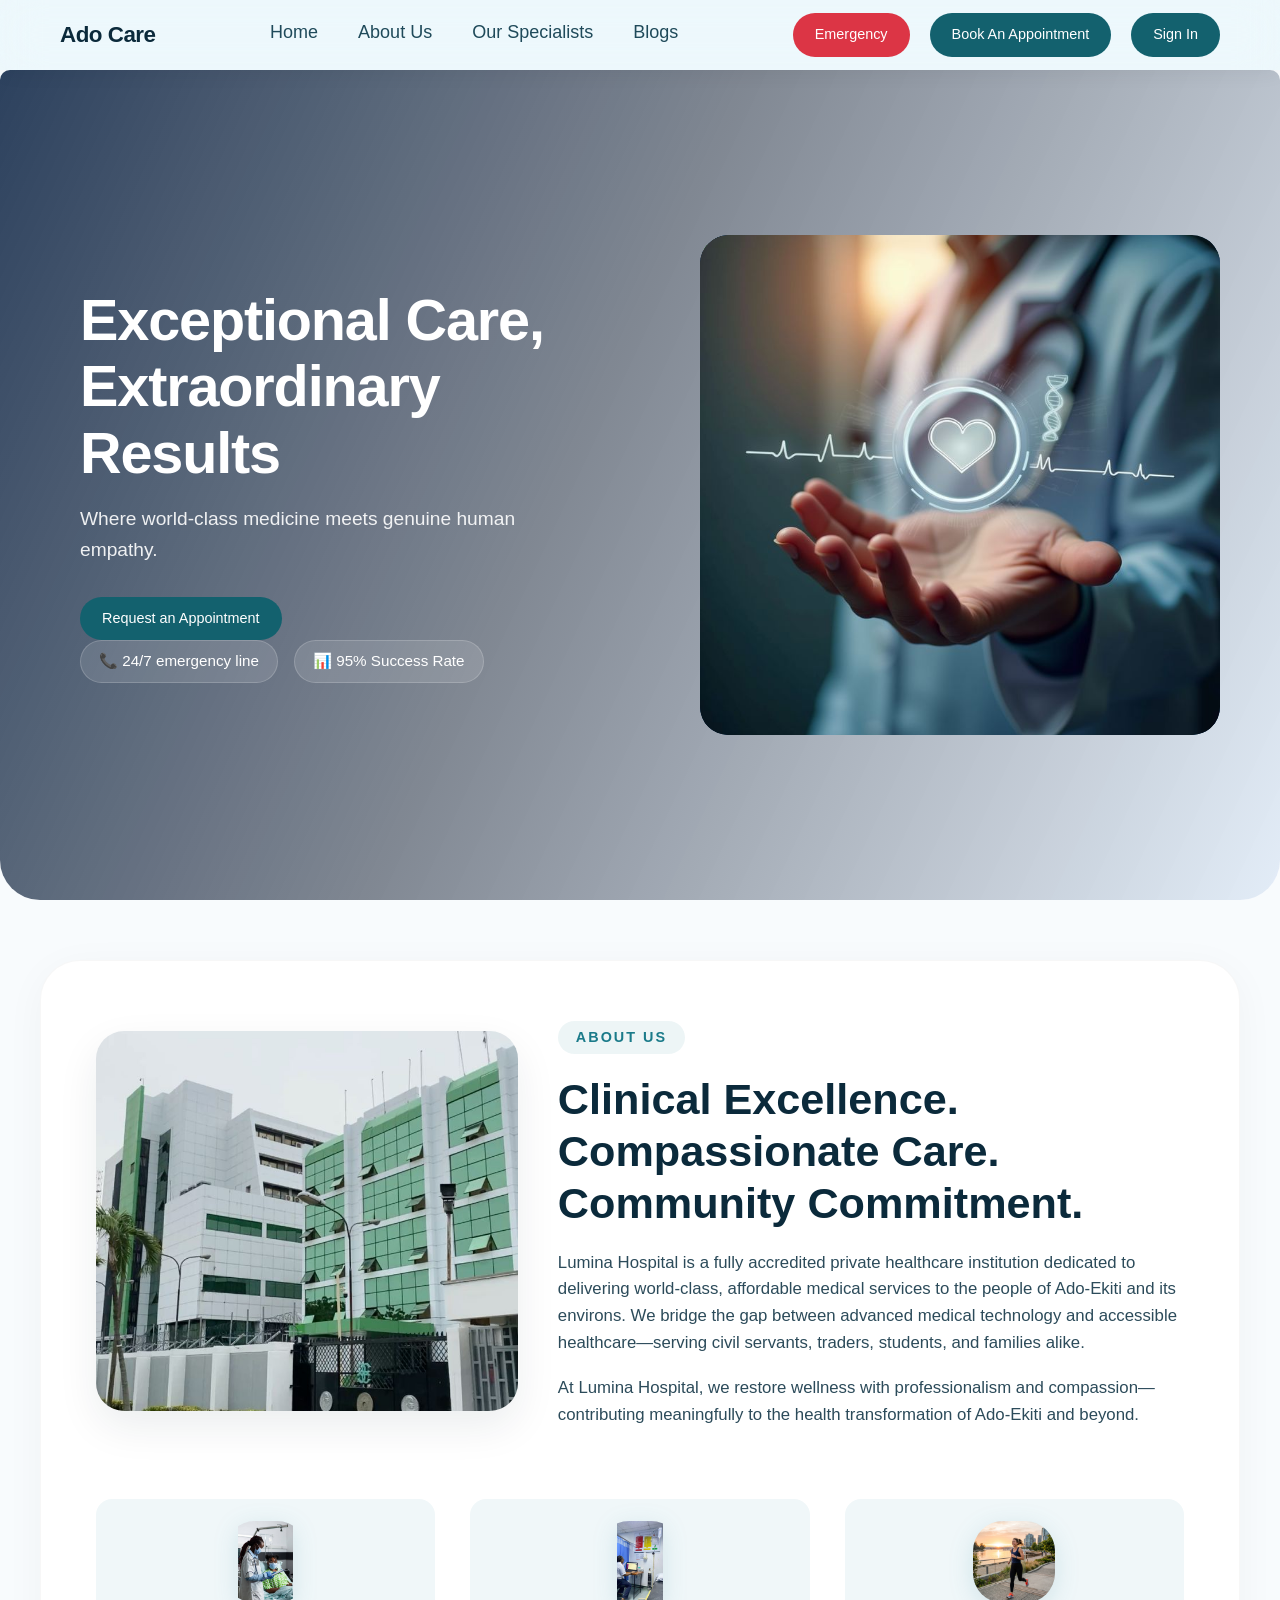
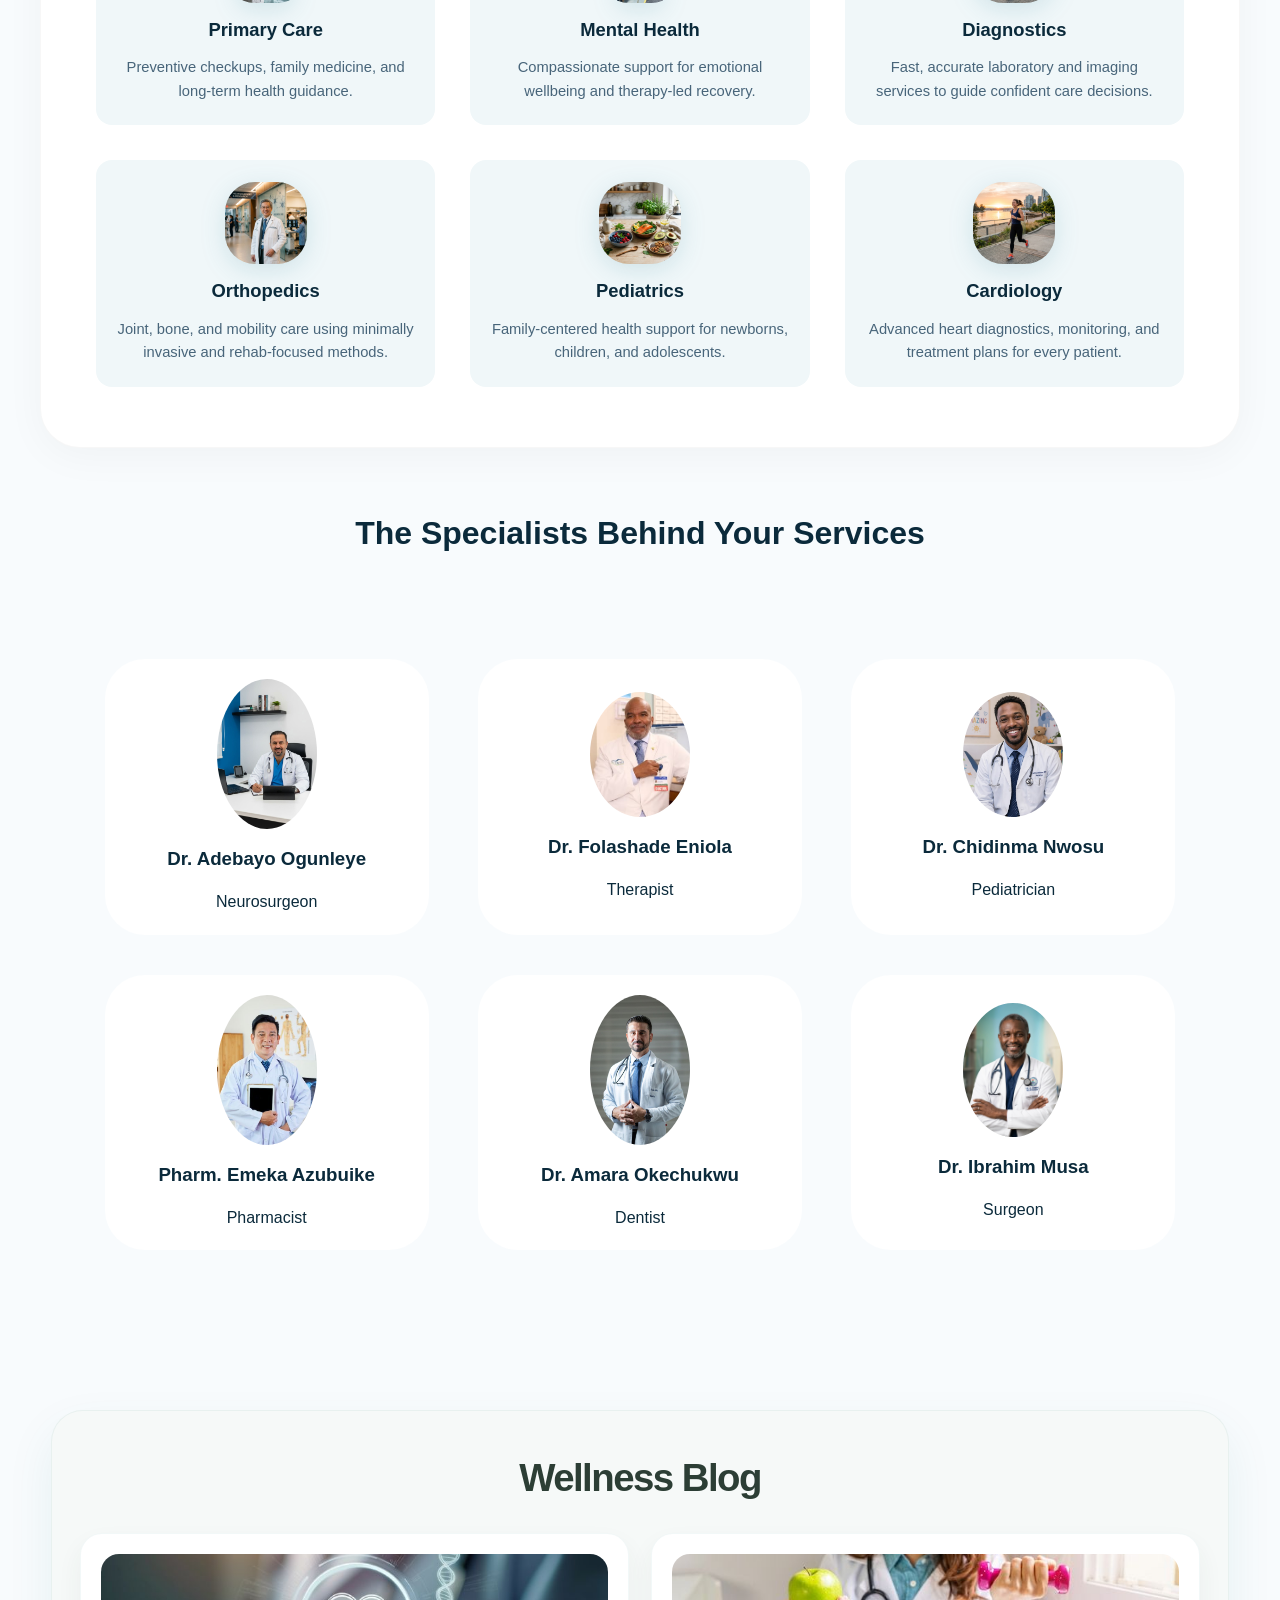
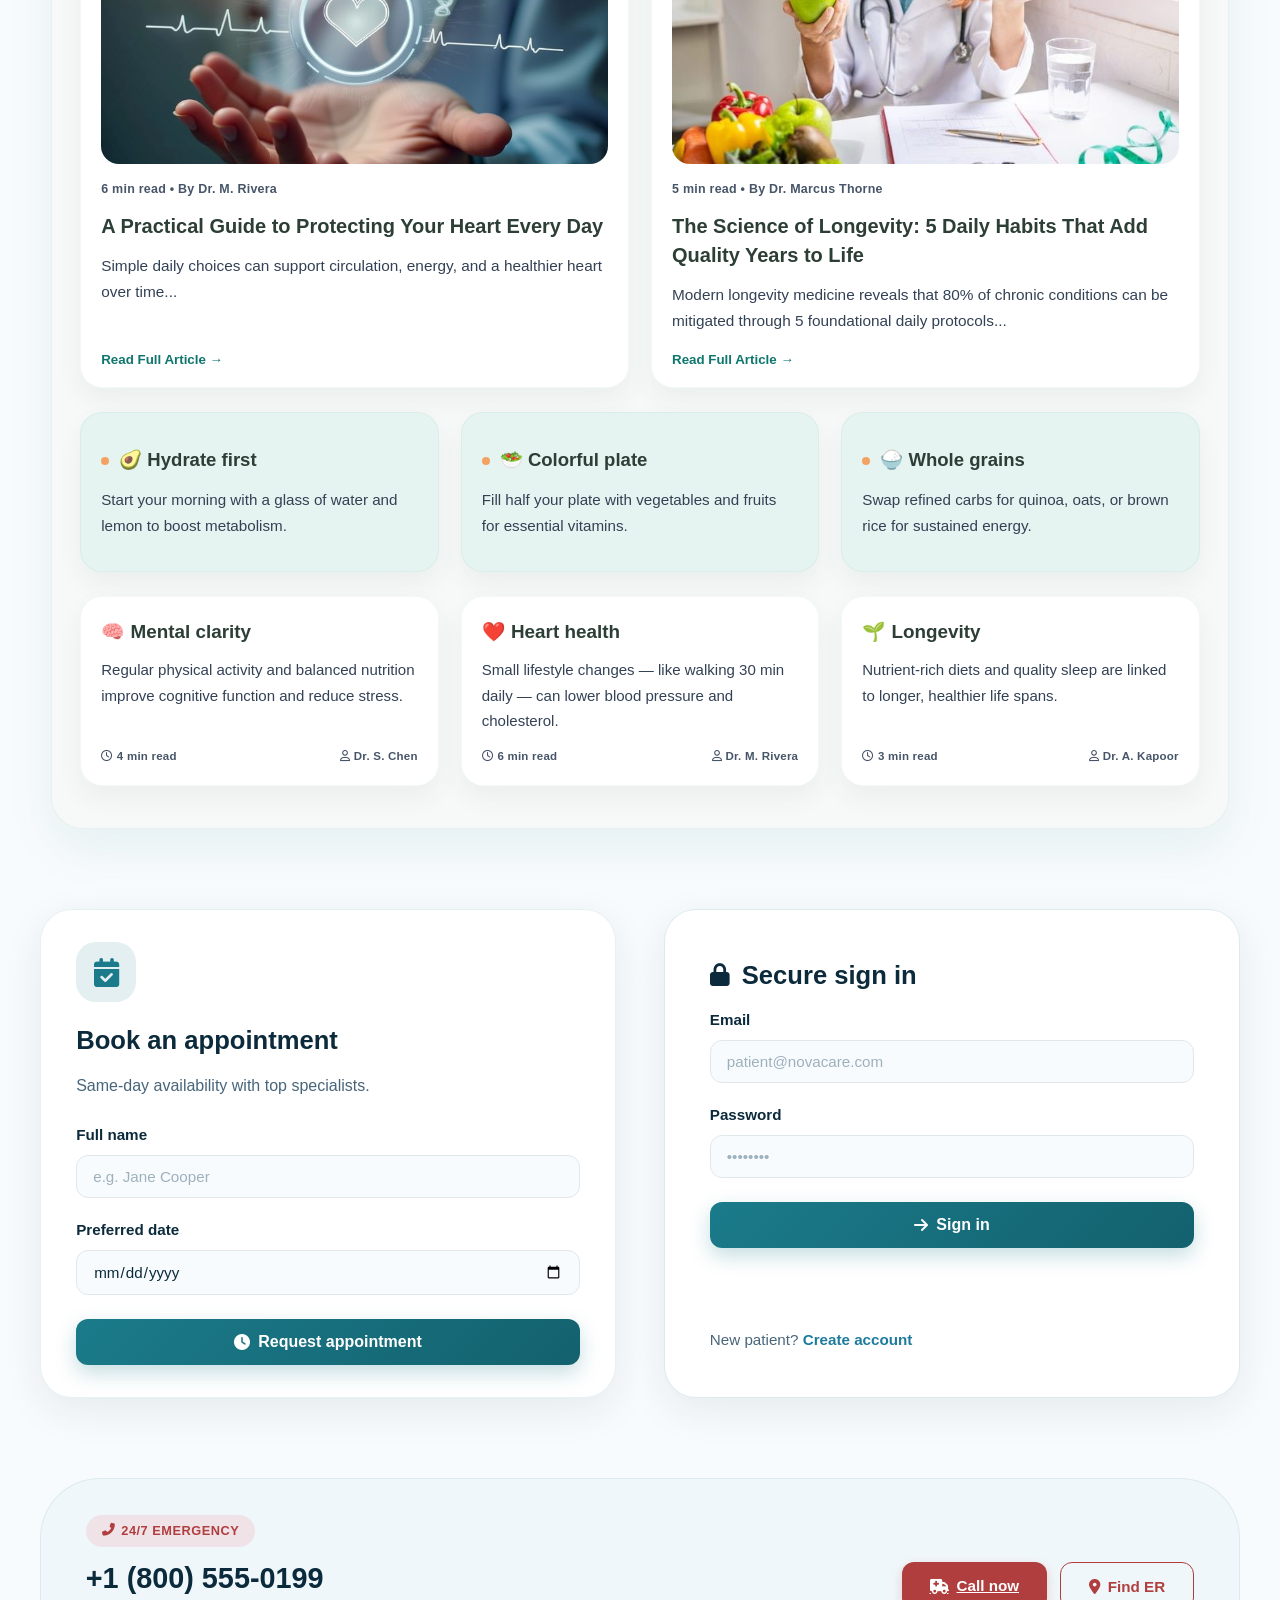
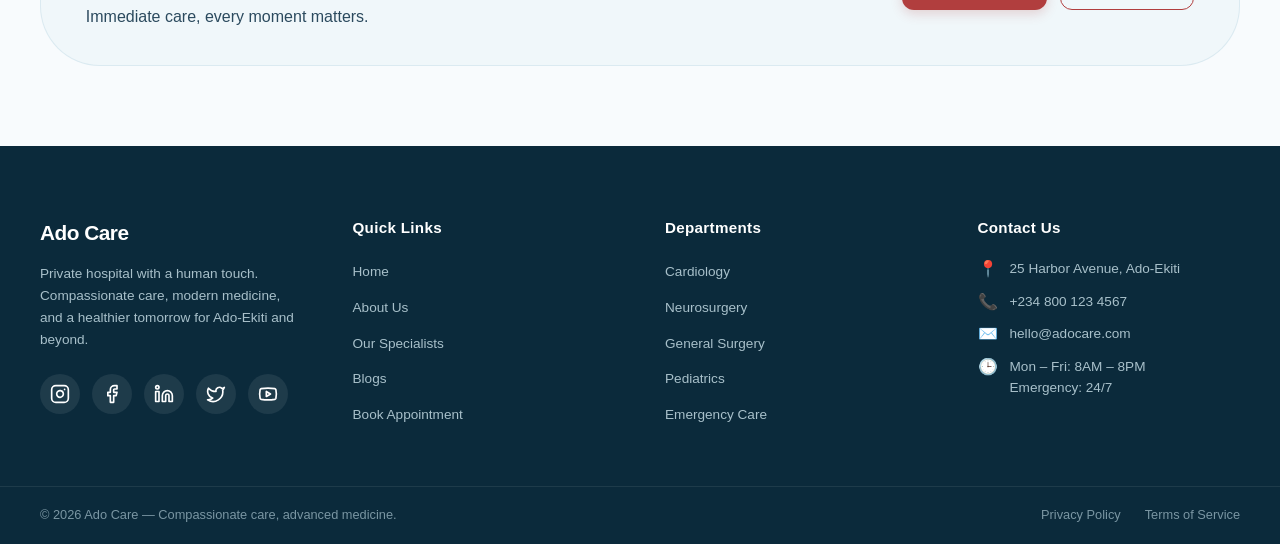
==== commit 9d5e1f15: "Updated Homepage" ====
--- a/index.html
+++ b/index.html
@@ -59,7 +59,7 @@
                 <div class="hero-text">
                     <h1>Exceptional Care, Extraordinary Results</h1>
                     <p>Where world-class medicine meets genuine human empathy.</p>
-                    <button>Request an Appointment</button>
+                    <a class="button" href="appointment.html">Request an Appointment</a>
                     <div>
                         <span>📞 24/7 emergency line</span>
                         <span>📊 95% Success Rate</span>
@@ -67,12 +67,12 @@
                 </div>
 
                 <div class="hero-img">
-                    <img src="assets/hero2.jpg" alt="hospitalimg" class="hero-carousel-img">
-                    <img src="assets/hero1.jpg" alt="hospitalimg" class="hero-carousel-img">
-                    <img src="assets/hero3.jpg" alt="hospitalimg" class="hero-carousel-img">
-                    <img src="assets/hero4.jpg" alt="hospitalimg" class="hero-carousel-img">
-                    <img src="assets/hero5.jpg" alt="hospitalimg" class="hero-carousel-img">
-                    <img src="assets/hero6.jpg" alt="hospitalimg" class="hero-carousel-img">
+                    <img src="assets/hero2.jpg" alt="." class="hero-carousel-img">
+                    <img src="assets/hero1.jpg" alt="." class="hero-carousel-img">
+                    <img src="assets/hero3.jpg" alt="." class="hero-carousel-img">
+                    <img src="assets/hero4.jpg" alt="." class="hero-carousel-img">
+                    <img src="assets/hero5.jpg" alt="." class="hero-carousel-img">
+                    <img src="assets/hero6.jpg" alt="." class="hero-carousel-img">
                 </div>
 
             </div>
